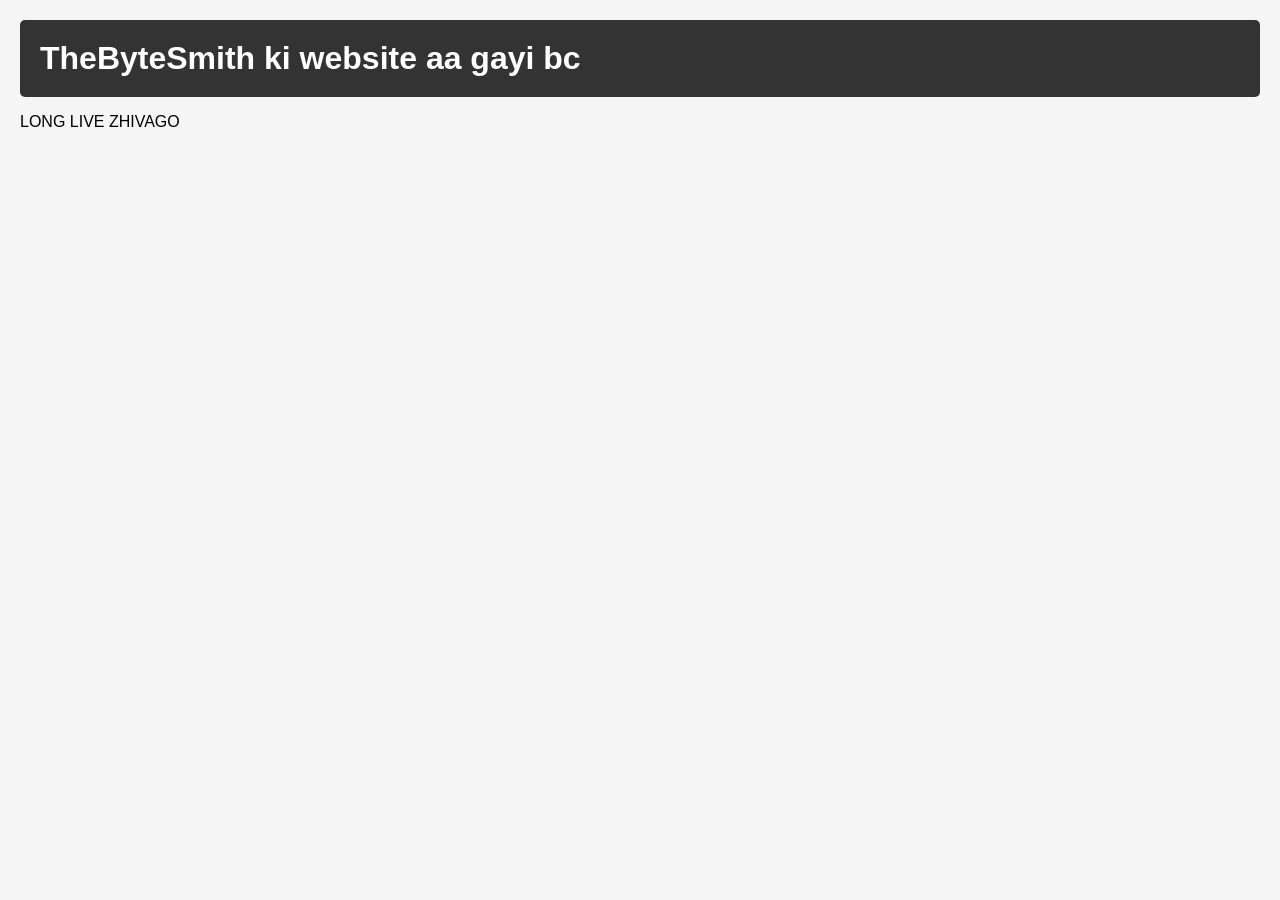
==== index.html @ a8b2ce54 "Add files via upload" ====
<!DOCTYPE html>
<html lang="en">
<head>
    <meta charset="UTF-8">
    <meta name="viewport" content="width=device-width, initial-scale=1.0">
    <title>TheByteSmith Co.</title>
    <style>
        body {
            font-family: Arial, sans-serif;
            margin: 0;
            padding: 20px;
            background-color: #f5f5f5;
        }
        header {
            background-color: #333;
            color: white;
            padding: 20px;
            border-radius: 5px;
        }
        h1 {
            margin: 0;
        }
    </style>
</head>
<body>
    <header>
        <h1>TheByteSmith ki website aa gayi bc</h1>
    </header>
    <main>
        <p>LONG LIVE ZHIVAGO</p>
    </main>
</body>
</html>
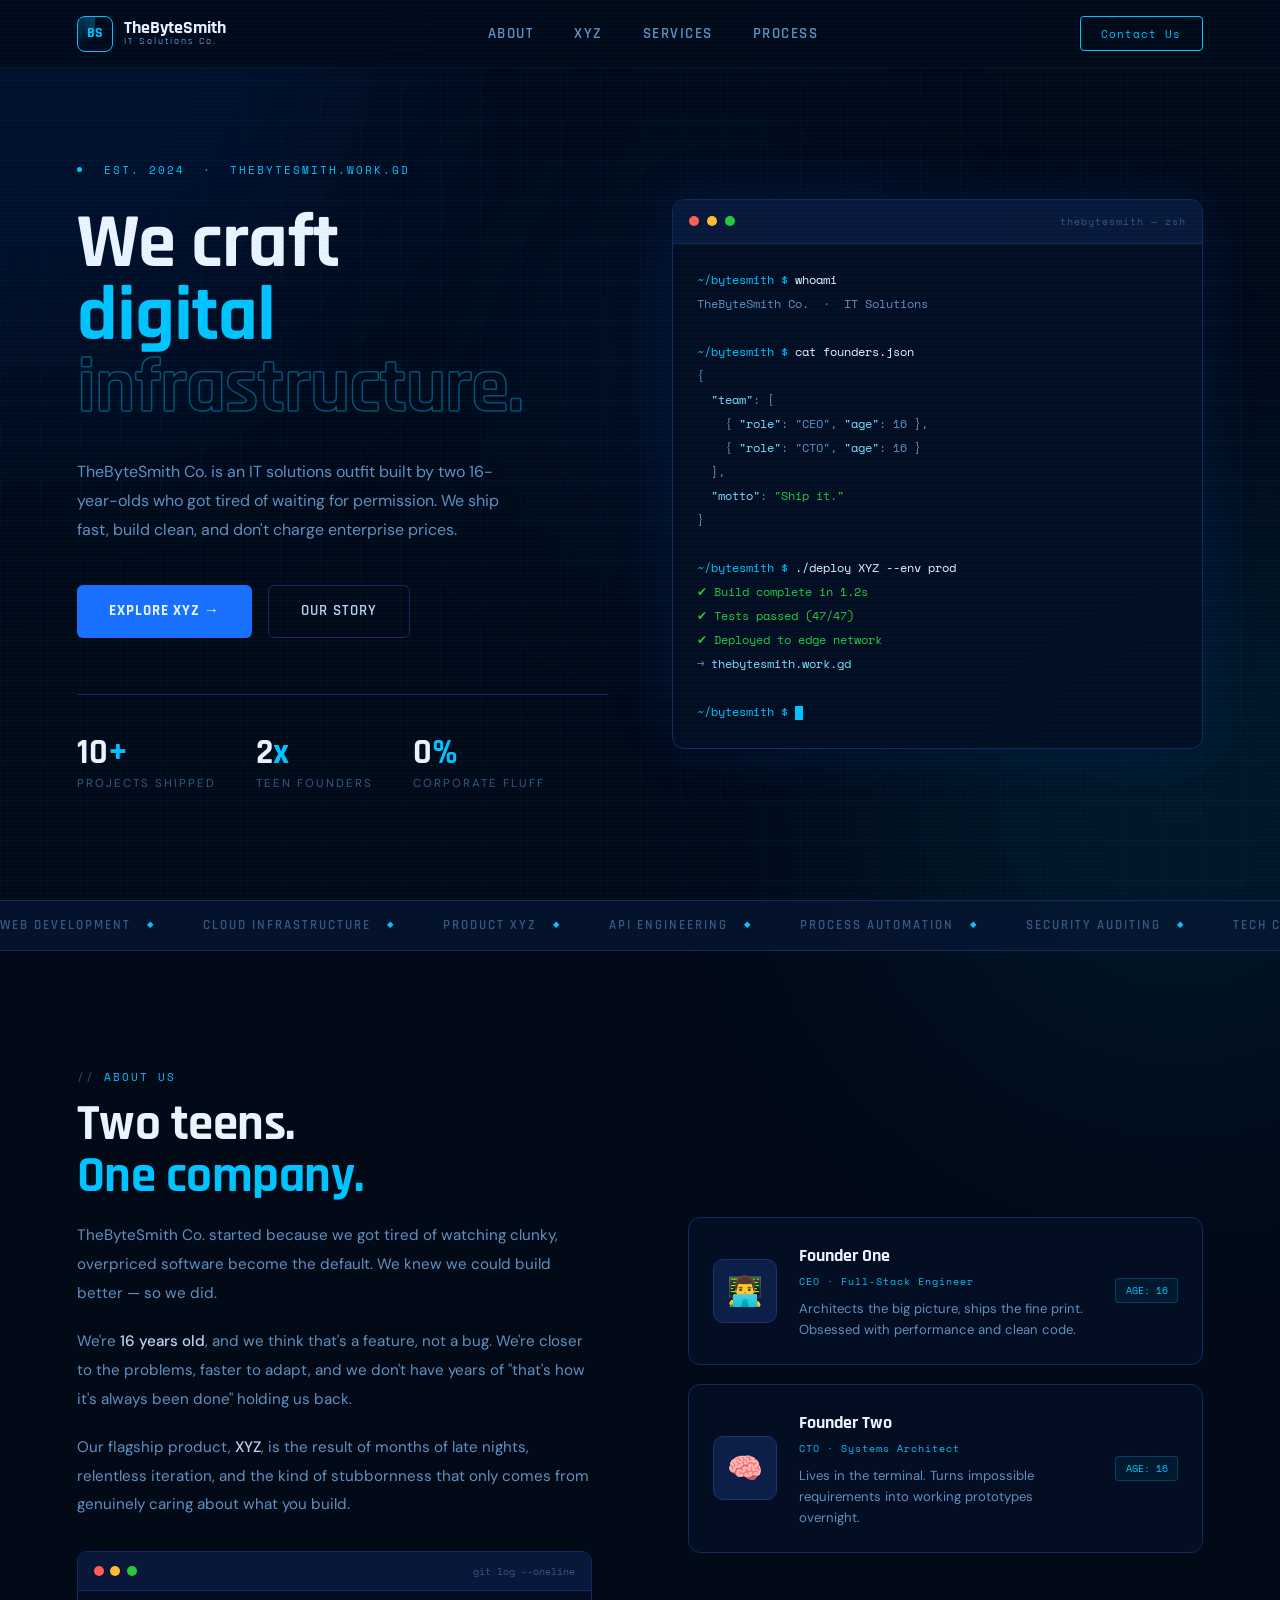
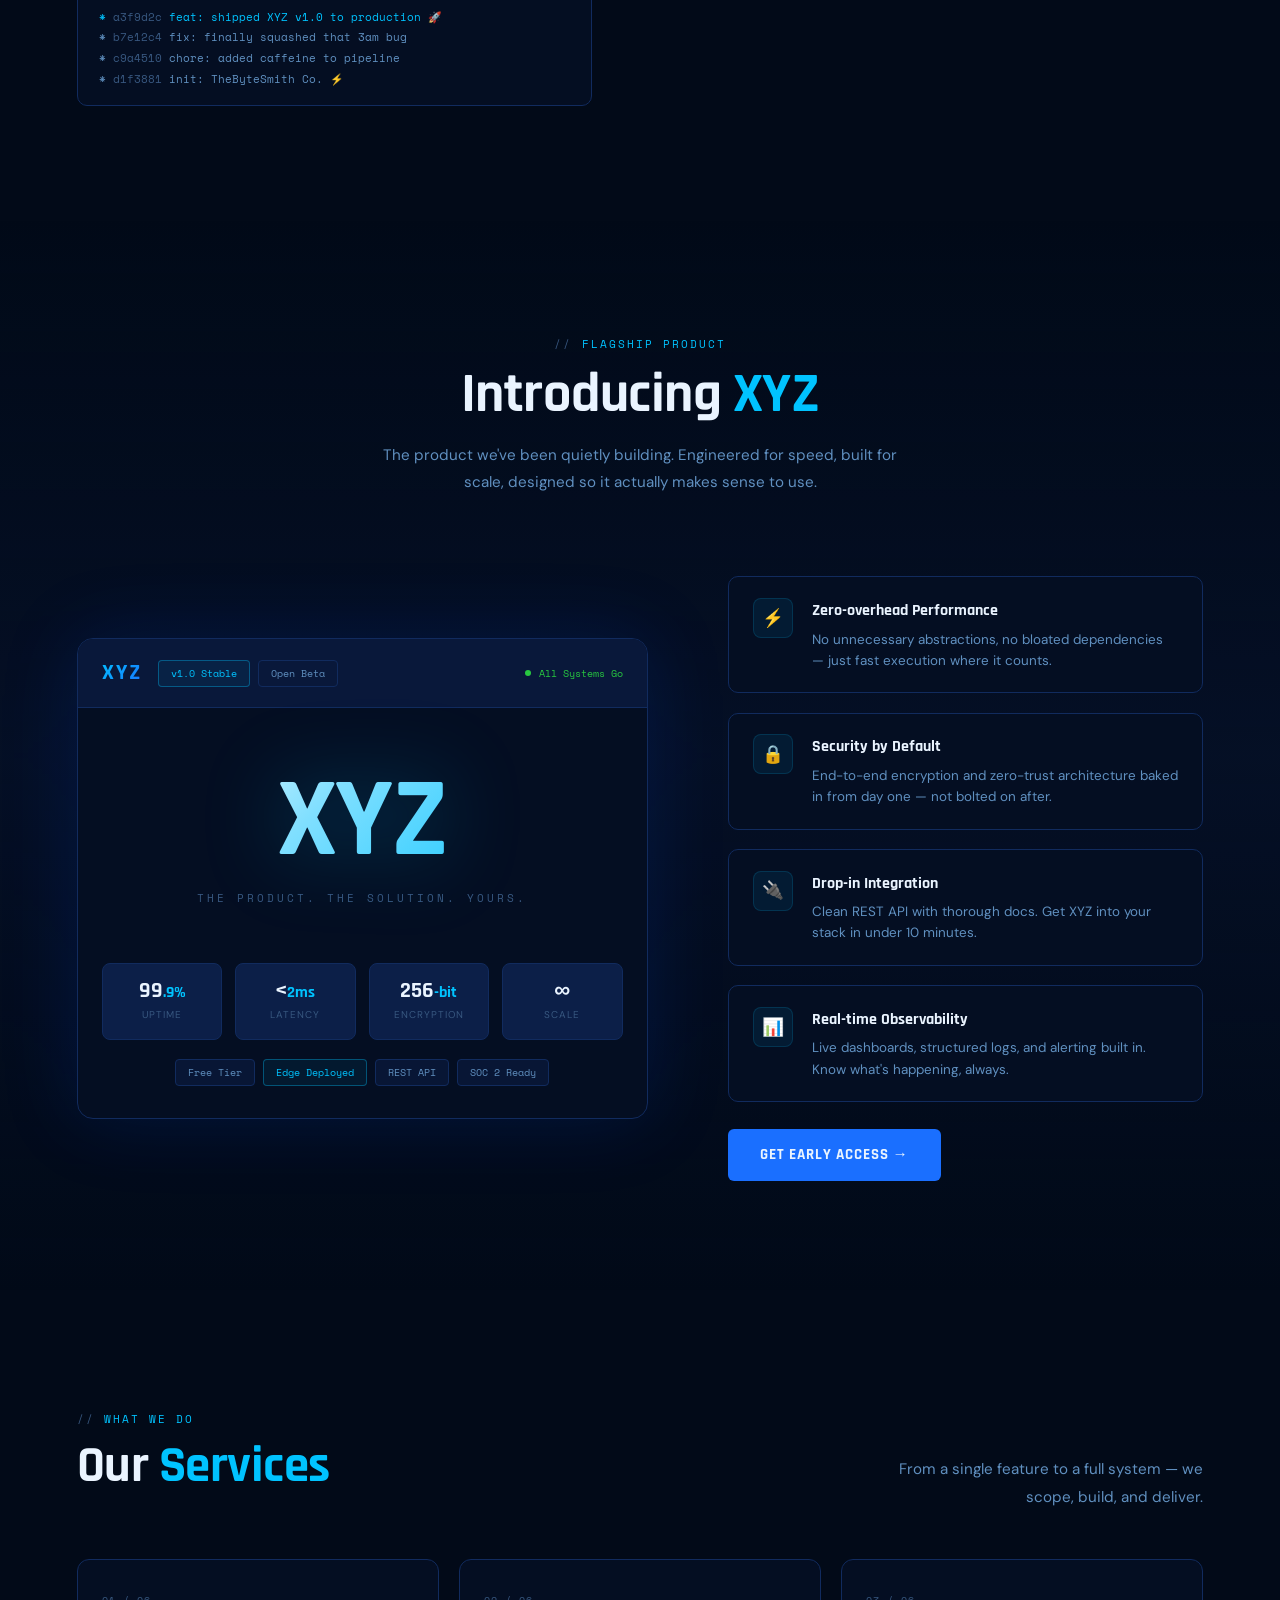
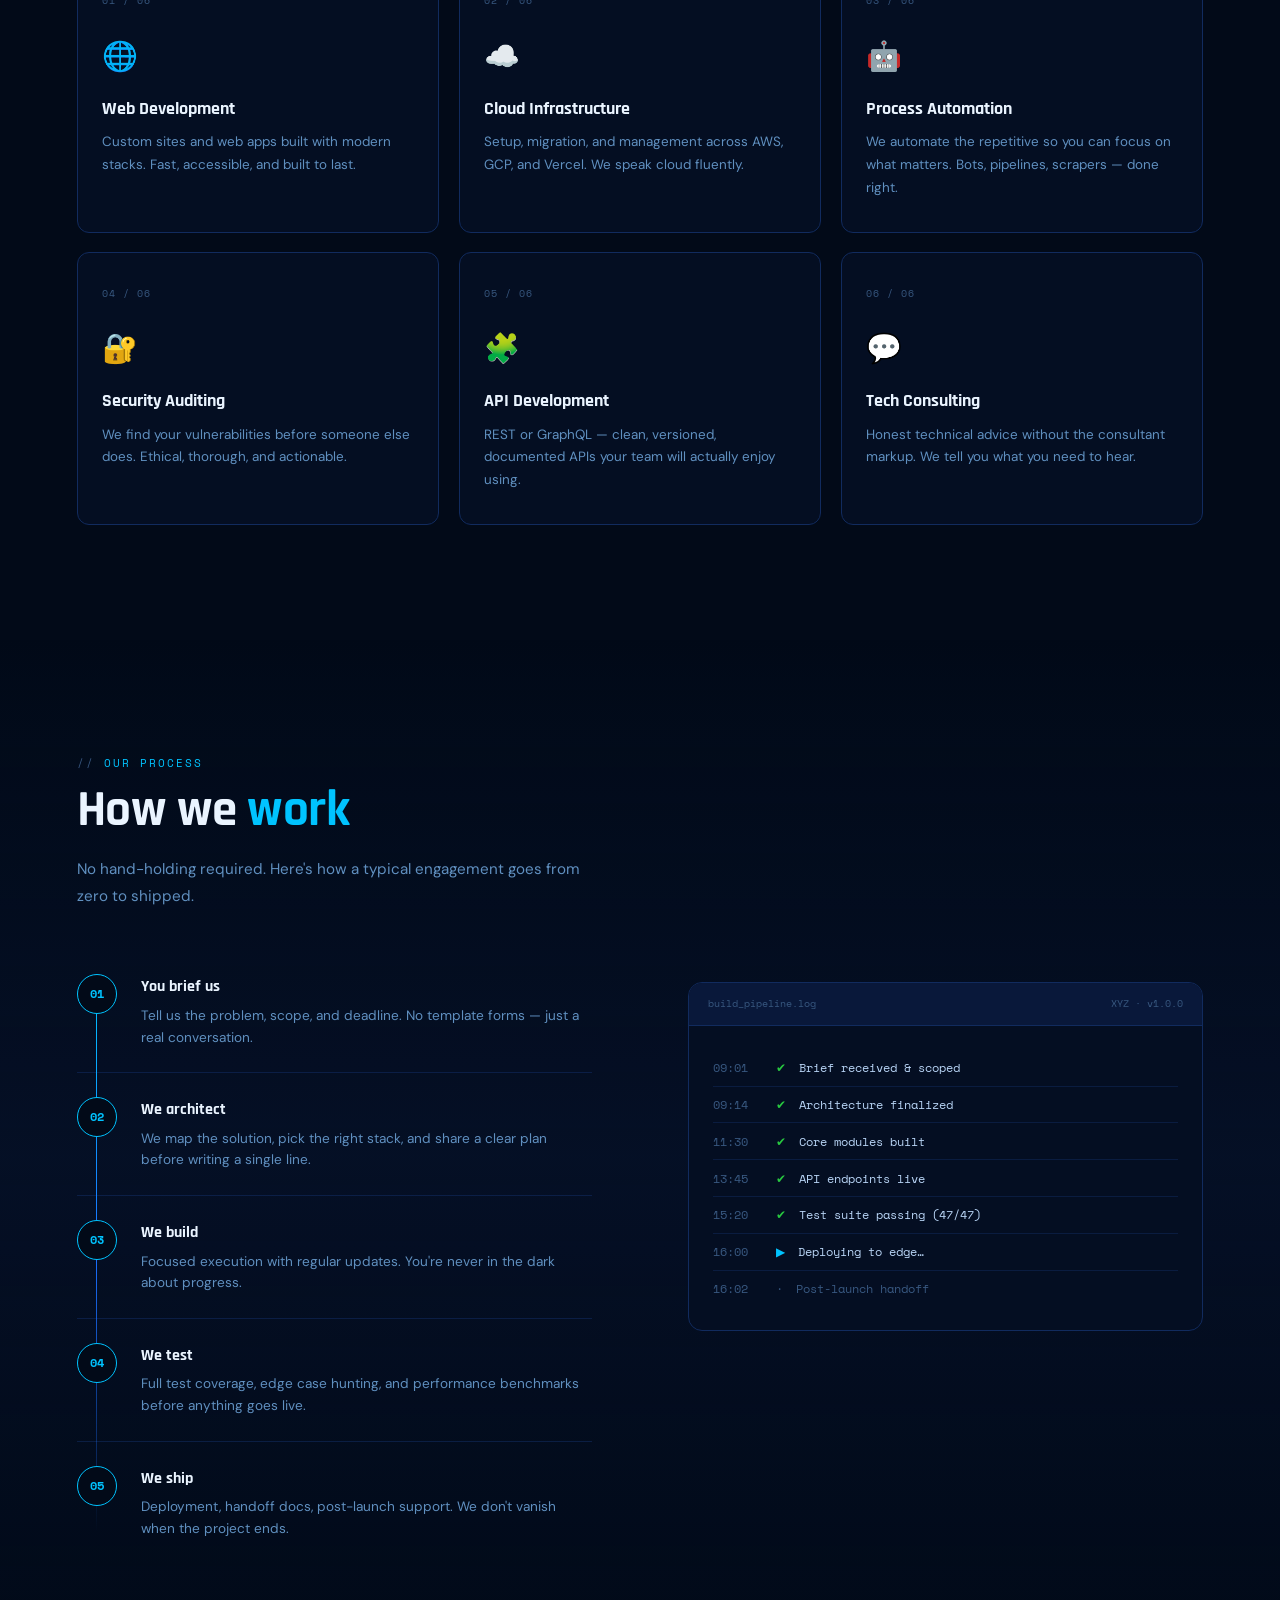
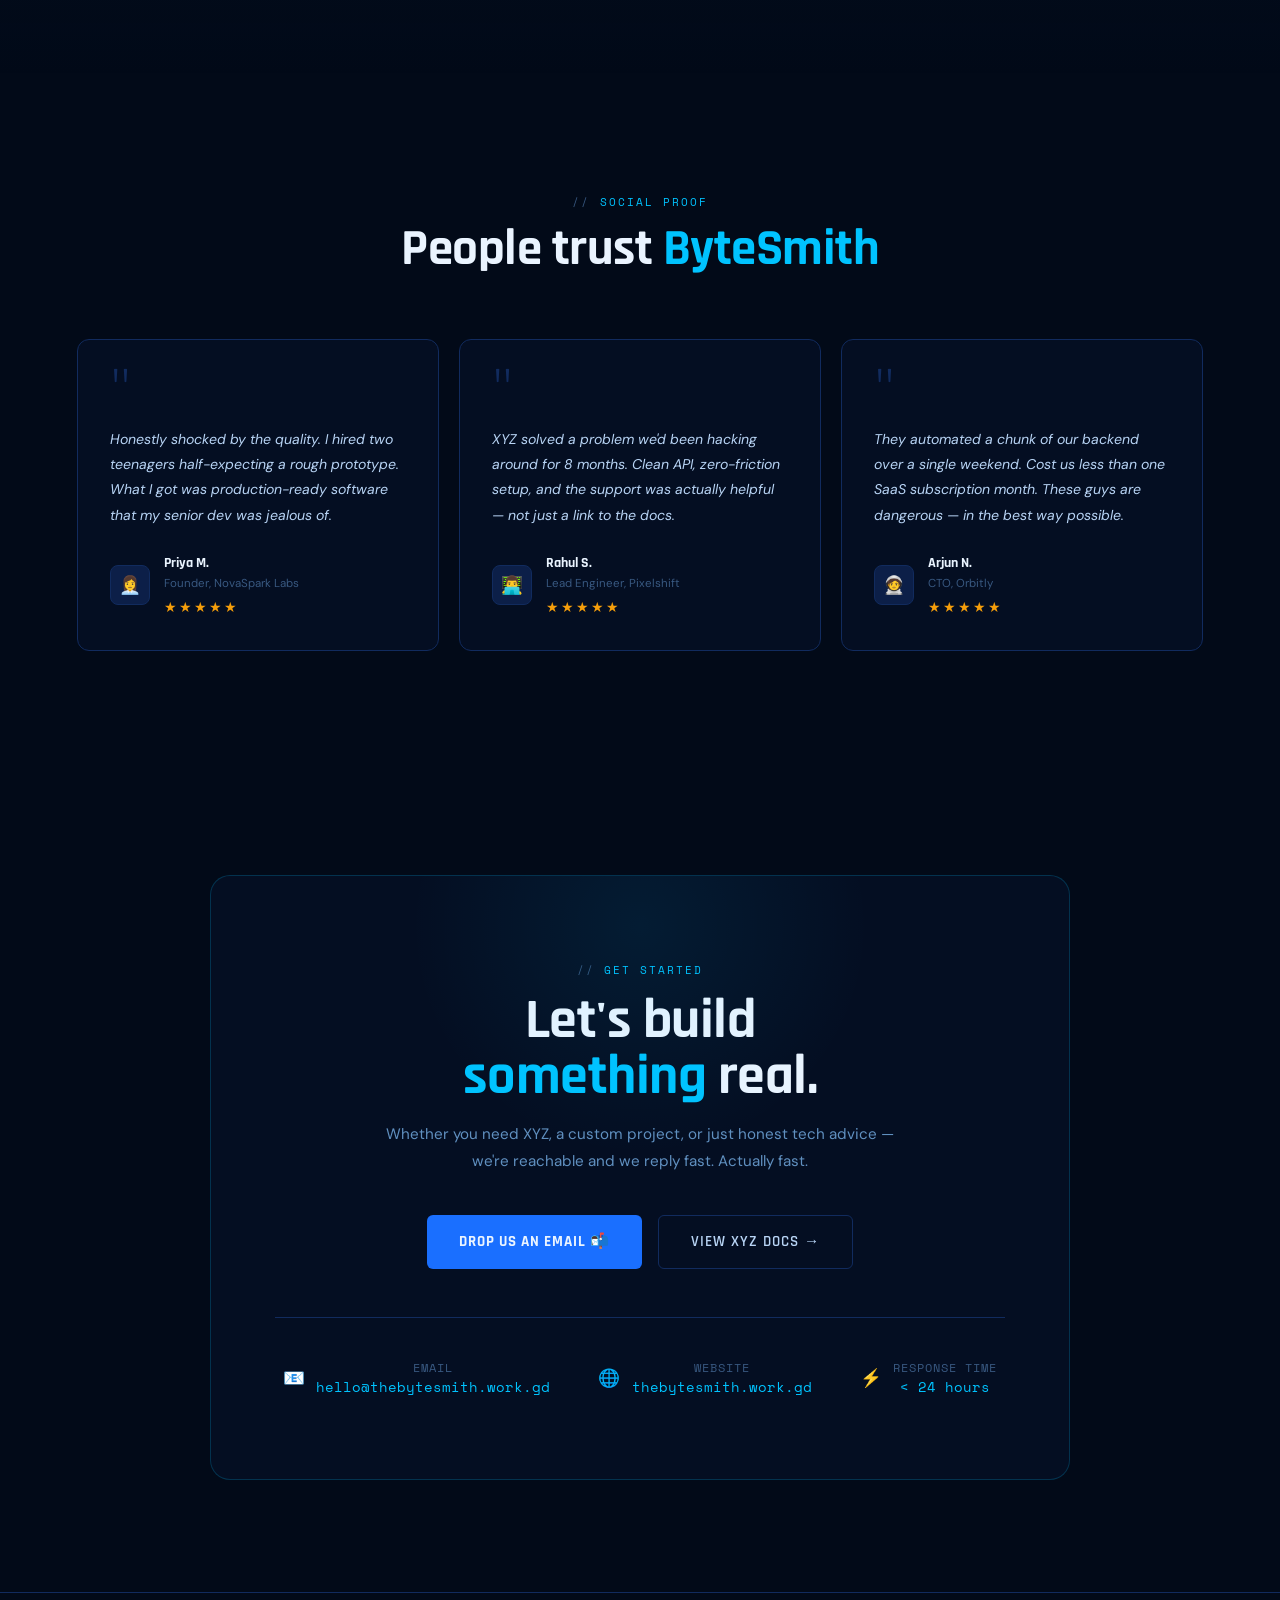
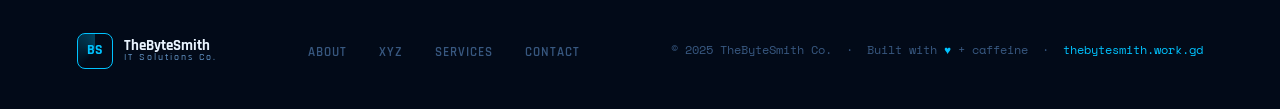
==== commit 569db403: "Rename index_TBS_claude1.html to index.html" ====
--- a/index.html
+++ b/index.html
@@ -1,33 +1,695 @@
 <!DOCTYPE html>
 <html lang="en">
 <head>
-    <meta charset="UTF-8">
-    <meta name="viewport" content="width=device-width, initial-scale=1.0">
-    <title>TheByteSmith Co.</title>
-    <style>
-        body {
-            font-family: Arial, sans-serif;
-            margin: 0;
-            padding: 20px;
-            background-color: #f5f5f5;
-        }
-        header {
-            background-color: #333;
-            color: white;
-            padding: 20px;
-            border-radius: 5px;
-        }
-        h1 {
-            margin: 0;
-        }
-    </style>
+  <meta charset="UTF-8"/>
+  <meta name="viewport" content="width=device-width, initial-scale=1.0"/>
+  <title>TheByteSmith Co. — IT Solutions</title>
+  <meta name="description" content="TheByteSmith Co. — Next-gen IT solutions built by two 16-year-old founders. Featuring XYZ, our flagship product."/>
+  <link rel="preconnect" href="https://fonts.googleapis.com"/>
+  <link rel="preconnect" href="https://fonts.gstatic.com" crossorigin/>
+  <link href="https://fonts.googleapis.com/css2?family=Rajdhani:wght@400;500;600;700&family=Space+Mono:wght@400;700&family=DM+Sans:ital,wght@0,300;0,400;0,500;1,300&display=swap" rel="stylesheet"/>
+  <style>
+    :root {
+      --ink:      #020a18;
+      --deep:     #040e22;
+      --void:     #060f28;
+      --surface:  #09183a;
+      --panel:    #0c1f48;
+      --rim:      #112b5e;
+      --edge:     #163470;
+      --blue:     #1a6fff;
+      --bright:   #3d8dff;
+      --electric: #00c3ff;
+      --ice:      #80dfff;
+      --text:     #b8d4f5;
+      --muted:    #6090c0;
+      --dim:      #385880;
+      --white:    #eaf4ff;
+      --scan:     rgba(0,195,255,.025);
+    }
+    *, *::before, *::after { box-sizing: border-box; margin: 0; padding: 0; }
+    html { scroll-behavior: smooth; }
+    body {
+      background: var(--ink); color: var(--text);
+      font-family: 'DM Sans', sans-serif; font-weight: 400; line-height: 1.6;
+      overflow-x: hidden; -webkit-font-smoothing: antialiased;
+    }
+    a { color: inherit; text-decoration: none; }
+
+    /* Scanlines */
+    body::before {
+      content: ''; position: fixed; inset: 0; z-index: 9998; pointer-events: none;
+      background: repeating-linear-gradient(0deg, transparent, transparent 2px, var(--scan) 2px, var(--scan) 4px);
+    }
+
+    /* BG */
+    .bg-grid {
+      position: fixed; inset: 0; z-index: 0; pointer-events: none;
+      background-image:
+        linear-gradient(rgba(0,195,255,.03) 1px, transparent 1px),
+        linear-gradient(90deg, rgba(0,195,255,.03) 1px, transparent 1px);
+      background-size: 40px 40px;
+    }
+    .bg-glow { position: fixed; pointer-events: none; border-radius: 50%; filter: blur(130px); z-index: 0; }
+    .glow-a { width:700px; height:700px; background:rgba(0,80,255,.09);  top:-300px; left:-300px; }
+    .glow-b { width:600px; height:600px; background:rgba(0,195,255,.07); bottom:-200px; right:-200px; }
+    .glow-c { width:400px; height:400px; background:rgba(26,111,255,.06); top:40%; left:55%; transform:translate(-50%,-50%); transition:transform .1s linear; }
+
+    /* NAV */
+    nav {
+      position: fixed; top: 0; left: 0; right: 0; z-index: 200;
+      height: 68px; display: flex; align-items: center; justify-content: space-between;
+      padding: 0 6%;
+      border-bottom: 1px solid rgba(0,195,255,.08);
+      background: rgba(2,10,24,.92); backdrop-filter: blur(20px) saturate(180%);
+    }
+    .logo { display: flex; align-items: center; gap: .7rem; font-family: 'Rajdhani', sans-serif; font-weight: 700; color: var(--white); }
+    .logo-mark {
+      width: 36px; height: 36px; border-radius: 8px;
+      border: 1.5px solid var(--electric);
+      display: flex; align-items: center; justify-content: center;
+      position: relative; overflow: hidden;
+    }
+    .logo-mark::before {
+      content: ''; position: absolute; inset: -50%;
+      background: conic-gradient(from 0deg, transparent 60%, rgba(0,195,255,.3) 100%);
+      animation: spin 4s linear infinite;
+    }
+    .logo-mark span { position: relative; z-index: 1; font-size: .85rem; font-weight: 700; color: var(--electric); }
+    @keyframes spin { to { transform: rotate(360deg); } }
+    .logo-text { display: flex; flex-direction: column; line-height: 1; }
+    .logo-name { font-size: 1.1rem; color: var(--white); }
+    .logo-sub  { font-size: .62rem; color: var(--muted); letter-spacing: 2px; font-weight: 500; }
+
+    .nav-links { display: flex; gap: 2.5rem; list-style: none; font-family: 'Rajdhani', sans-serif; font-weight: 600; font-size: .92rem; letter-spacing: 1.5px; text-transform: uppercase; }
+    .nav-links a { color: var(--muted); transition: color .2s; }
+    .nav-links a:hover { color: var(--electric); }
+
+    .nav-btn { font-family: 'Space Mono', monospace; font-size: .7rem; letter-spacing: 1px; color: var(--electric); border: 1px solid var(--electric); padding: .5rem 1.3rem; border-radius: 4px; background: transparent; cursor: pointer; transition: background .2s, color .2s; }
+    .nav-btn:hover { background: var(--electric); color: var(--ink); }
+
+    .hamburger { display: none; flex-direction: column; gap: 5px; background: none; border: none; cursor: pointer; padding: .4rem; }
+    .hamburger span { display: block; width: 22px; height: 2px; background: var(--text); border-radius: 2px; }
+
+    /* HERO */
+    #hero {
+      min-height: 100vh; padding: 9rem 6% 6rem;
+      display: grid; grid-template-columns: 1fr 1fr; gap: 4rem; align-items: center;
+      position: relative; z-index: 1;
+    }
+    .hero-eyebrow {
+      display: inline-flex; align-items: center; gap: .7rem;
+      font-family: 'Space Mono', monospace; font-size: .7rem; color: var(--electric);
+      letter-spacing: 2px; text-transform: uppercase; margin-bottom: 1.8rem;
+      animation: fadeUp .6s ease both;
+    }
+    .eyebrow-line { flex: 1; height: 1px; background: linear-gradient(90deg, var(--electric), transparent); max-width: 40px; }
+    .eyebrow-dot  { width: 5px; height: 5px; border-radius: 50%; background: var(--electric); animation: blink 2s ease infinite; }
+    @keyframes blink  { 0%,100%{opacity:1} 50%{opacity:.2} }
+    @keyframes fadeUp { from{opacity:0;transform:translateY(28px)} to{opacity:1;transform:none} }
+    @keyframes fadeLeft { from{opacity:0;transform:translateX(28px)} to{opacity:1;transform:none} }
+
+    .hero-title {
+      font-family: 'Rajdhani', sans-serif; font-weight: 700;
+      font-size: clamp(2.8rem, 6vw, 5.5rem); line-height: .95; letter-spacing: -1px;
+      color: var(--white); margin-bottom: 2rem; animation: fadeUp .7s .1s ease both;
+    }
+    .hero-title .accent { color: var(--electric); }
+    .hero-title .ghost { -webkit-text-stroke: 1.5px rgba(0,195,255,.4); color: transparent; display: block; }
+    .hero-desc { font-size: 1rem; color: var(--muted); line-height: 1.8; max-width: 440px; margin-bottom: 2.5rem; animation: fadeUp .7s .2s ease both; }
+    .hero-ctas { display: flex; gap: 1rem; flex-wrap: wrap; animation: fadeUp .7s .3s ease both; }
+
+    .cta-primary {
+      display: inline-flex; align-items: center; gap: .6rem;
+      font-family: 'Rajdhani', sans-serif; font-weight: 700; font-size: .95rem; letter-spacing: 1px; text-transform: uppercase;
+      background: var(--blue); color: var(--white); padding: .85rem 2rem; border-radius: 6px; border: none; cursor: pointer;
+      transition: background .2s, box-shadow .2s; box-shadow: 0 0 0 rgba(0,195,255,0);
+    }
+    .cta-primary:hover { background: var(--bright); box-shadow: 0 0 30px rgba(0,195,255,.35); }
+    .cta-secondary {
+      display: inline-flex; align-items: center; gap: .6rem;
+      font-family: 'Rajdhani', sans-serif; font-weight: 600; font-size: .95rem; letter-spacing: 1px; text-transform: uppercase;
+      background: transparent; color: var(--text); padding: .85rem 2rem; border-radius: 6px;
+      border: 1px solid var(--rim); cursor: pointer; transition: border-color .2s, color .2s;
+    }
+    .cta-secondary:hover { border-color: var(--electric); color: var(--electric); }
+
+    .hero-metrics {
+      display: flex; gap: 2.5rem; margin-top: 3.5rem; flex-wrap: wrap;
+      animation: fadeUp .7s .4s ease both; padding-top: 2.5rem; border-top: 1px solid var(--rim);
+    }
+    .metric { display: flex; flex-direction: column; }
+    .metric-val { font-family: 'Rajdhani', sans-serif; font-weight: 700; font-size: 2.2rem; color: var(--white); line-height: 1; }
+    .metric-val em { color: var(--electric); font-style: normal; }
+    .metric-lbl { font-size: .72rem; color: var(--dim); text-transform: uppercase; letter-spacing: 2px; margin-top: .3rem; }
+
+    /* Terminal */
+    .hero-right { animation: fadeLeft .8s .3s ease both; }
+    .terminal { background: rgba(4,14,34,.95); border: 1px solid var(--rim); border-radius: 12px; overflow: hidden; box-shadow: 0 0 60px rgba(0,80,255,.12), inset 0 1px 0 rgba(255,255,255,.05); }
+    .terminal-bar { background: var(--surface); padding: .8rem 1rem; display: flex; align-items: center; gap: .5rem; border-bottom: 1px solid var(--rim); }
+    .tb-dot { width: 10px; height: 10px; border-radius: 50%; }
+    .tb-d1 { background:#ff5f57; } .tb-d2 { background:#febc2e; } .tb-d3 { background:#28c840; }
+    .tb-title { font-family:'Space Mono',monospace; font-size:.65rem; color:var(--dim); margin-left:auto; letter-spacing:1px; }
+    .terminal-body { padding: 1.5rem; font-family: 'Space Mono', monospace; font-size: .75rem; line-height: 2; }
+    .t-prompt { color: var(--electric); }
+    .t-cmd    { color: var(--white); }
+    .t-out    { color: var(--muted); }
+    .t-ok     { color: #28c840; }
+    .t-hi     { color: var(--ice); }
+    .t-cursor { display: inline-block; width: 8px; height: 14px; background: var(--electric); animation: blink 1s step-end infinite; vertical-align: middle; }
+
+    /* TICKER */
+    .ticker-wrap { overflow: hidden; border-top: 1px solid var(--rim); border-bottom: 1px solid var(--rim); background: rgba(9,24,58,.6); padding: .9rem 0; position: relative; z-index: 1; }
+    .ticker-track { display: flex; gap: 3rem; white-space: nowrap; animation: ticker 25s linear infinite; }
+    .ticker-item { font-family: 'Rajdhani', sans-serif; font-weight: 600; font-size: .8rem; letter-spacing: 2px; text-transform: uppercase; color: var(--dim); display: flex; align-items: center; gap: 1rem; flex-shrink: 0; }
+    .ticker-item .sep { color: var(--electric); font-size: .5rem; }
+    @keyframes ticker { from{transform:translateX(0)} to{transform:translateX(-50%)} }
+
+    /* SHARED */
+    .section { position: relative; z-index: 1; padding: 7rem 6%; }
+    .section-alt { background: linear-gradient(180deg, transparent, rgba(9,24,58,.4), transparent); }
+    .tag { display: inline-flex; align-items: center; gap: .6rem; font-family: 'Space Mono', monospace; font-size: .68rem; color: var(--electric); text-transform: uppercase; letter-spacing: 2px; margin-bottom: .8rem; }
+    .tag::before { content: '//'; color: var(--dim); }
+    .heading { font-family: 'Rajdhani', sans-serif; font-weight: 700; font-size: clamp(2rem, 4vw, 3.2rem); color: var(--white); line-height: 1; letter-spacing: -.5px; margin-bottom: 1.2rem; }
+    .heading em { font-style: normal; color: var(--electric); }
+    .subtext { font-size: .95rem; color: var(--muted); line-height: 1.8; max-width: 520px; }
+
+    /* ABOUT */
+    #about .inner { display: grid; grid-template-columns: 1fr 1fr; gap: 6rem; align-items: center; }
+    .about-copy p { font-size: .95rem; color: var(--muted); line-height: 1.9; margin-bottom: 1.2rem; }
+    .about-copy strong { color: var(--text); font-weight: 500; }
+
+    .founders { display: flex; flex-direction: column; gap: 1.2rem; }
+    .f-card {
+      display: flex; gap: 1.4rem; align-items: center; padding: 1.5rem; border-radius: 12px;
+      background: var(--deep); border: 1px solid var(--rim);
+      transition: border-color .25s, transform .25s; position: relative; overflow: hidden;
+    }
+    .f-card::before { content: ''; position: absolute; top: 0; left: 0; right: 0; height: 2px; background: linear-gradient(90deg, var(--blue), var(--electric), transparent); opacity: 0; transition: opacity .3s; }
+    .f-card:hover { border-color: rgba(0,195,255,.3); transform: translateX(6px); }
+    .f-card:hover::before { opacity: 1; }
+    .f-avatar { width: 64px; height: 64px; border-radius: 10px; flex-shrink: 0; background: var(--panel); border: 1px solid var(--edge); display: flex; align-items: center; justify-content: center; font-size: 1.8rem; }
+    .f-name  { font-family: 'Rajdhani', sans-serif; font-weight: 700; font-size: 1.1rem; color: var(--white); }
+    .f-title { font-family: 'Space Mono', monospace; font-size: .65rem; color: var(--electric); letter-spacing: 1px; margin: .2rem 0 .5rem; }
+    .f-desc  { font-size: .82rem; color: var(--muted); line-height: 1.6; }
+    .f-badge { font-family: 'Space Mono', monospace; font-size: .6rem; color: var(--electric); border: 1px solid rgba(0,195,255,.25); background: rgba(0,195,255,.06); padding: .25rem .6rem; border-radius: 4px; white-space: nowrap; flex-shrink: 0; }
+
+    .git-log { background: var(--deep); border: 1px solid var(--rim); border-radius: 10px; overflow: hidden; font-family: 'Space Mono', monospace; font-size: .68rem; line-height: 1.9; margin-top: 2rem; }
+    .git-bar { background: var(--surface); padding: .6rem 1rem; border-bottom: 1px solid var(--rim); display: flex; align-items: center; gap: .4rem; }
+    .git-bar-label { margin-left: auto; font-size: .6rem; color: var(--dim); }
+    .git-body { padding: 1rem 1.3rem; }
+    .git-line-active { color: var(--electric); }
+    .git-line-muted  { color: var(--muted); }
+    .git-hash { color: var(--dim); }
+
+    /* PRODUCT */
+    #product .prod-header { text-align: center; margin-bottom: 5rem; }
+    .prod-grid { display: grid; grid-template-columns: 1.2fr 1fr; gap: 5rem; align-items: center; }
+
+    .xyz-frame { background: var(--deep); border: 1px solid var(--rim); border-radius: 16px; overflow: hidden; box-shadow: 0 0 80px rgba(0,80,255,.15); }
+    .xyz-header { background: var(--surface); padding: 1rem 1.5rem; border-bottom: 1px solid var(--rim); display: flex; align-items: center; gap: 1rem; flex-wrap: wrap; }
+    .xyz-logo-text { font-family: 'Rajdhani', sans-serif; font-weight: 700; font-size: 1.4rem; letter-spacing: 2px; background: linear-gradient(135deg, var(--electric), var(--blue)); -webkit-background-clip: text; background-clip: text; color: transparent; }
+    .xyz-status { margin-left: auto; display: flex; align-items: center; gap: .5rem; font-family: 'Space Mono', monospace; font-size: .65rem; color: #28c840; }
+    .xyz-status-dot { width: 6px; height: 6px; border-radius: 50%; background: #28c840; animation: blink 2s ease infinite; }
+    .xyz-body { padding: 2rem 1.5rem; }
+    .xyz-hero-display { text-align: center; padding: 2rem 1rem; }
+    .xyz-big { font-family: 'Rajdhani', sans-serif; font-weight: 700; font-size: clamp(4rem, 10vw, 7rem); letter-spacing: -2px; line-height: .9; background: linear-gradient(135deg, #fff 0%, var(--ice) 40%, var(--electric) 100%); -webkit-background-clip: text; background-clip: text; color: transparent; filter: drop-shadow(0 0 40px rgba(0,195,255,.3)); margin-bottom: 1rem; }
+    .xyz-tagline { font-family: 'Space Mono', monospace; font-size: .7rem; color: var(--dim); letter-spacing: 3px; text-transform: uppercase; }
+    .xyz-stats-row { display: grid; grid-template-columns: repeat(4,1fr); gap: .8rem; margin-top: 1.5rem; }
+    .xyz-stat { background: var(--panel); border: 1px solid var(--rim); border-radius: 8px; padding: 1rem .8rem; text-align: center; transition: border-color .25s; }
+    .xyz-stat:hover { border-color: rgba(0,195,255,.35); }
+    .xyz-stat-val { font-family: 'Rajdhani', sans-serif; font-weight: 700; font-size: 1.4rem; color: var(--white); line-height: 1; }
+    .xyz-stat-val em { color: var(--electric); font-style: normal; font-size: 1rem; }
+    .xyz-stat-lbl { font-size: .62rem; color: var(--dim); margin-top: .3rem; letter-spacing: 1px; text-transform: uppercase; }
+    .xyz-badges { display: flex; gap: .5rem; flex-wrap: wrap; margin-top: 1.2rem; justify-content: center; }
+    .badge { font-family: 'Space Mono', monospace; font-size: .65rem; border: 1px solid var(--rim); padding: .25rem .75rem; border-radius: 4px; color: var(--muted); background: rgba(9,24,58,.8); }
+    .badge.hot { border-color: rgba(0,195,255,.35); color: var(--electric); background: rgba(0,195,255,.06); }
+
+    .feat-list { display: flex; flex-direction: column; gap: 1.2rem; }
+    .feat { display: flex; gap: 1.2rem; background: var(--deep); border: 1px solid var(--rim); border-radius: 10px; padding: 1.3rem 1.5rem; transition: border-color .25s, box-shadow .25s; align-items: flex-start; }
+    .feat:hover { border-color: rgba(0,195,255,.3); box-shadow: 0 0 20px rgba(0,80,255,.08); }
+    .feat-icon { width: 40px; height: 40px; border-radius: 8px; flex-shrink: 0; background: rgba(0,195,255,.08); border: 1px solid rgba(0,195,255,.15); display: flex; align-items: center; justify-content: center; font-size: 1.1rem; }
+    .feat-title { font-family: 'Rajdhani', sans-serif; font-weight: 700; font-size: 1rem; color: var(--white); margin-bottom: .3rem; }
+    .feat-desc { font-size: .84rem; color: var(--muted); line-height: 1.6; }
+
+    /* SERVICES */
+    #services .svc-header { display: flex; justify-content: space-between; align-items: flex-end; flex-wrap: wrap; gap: 2rem; margin-bottom: 3rem; }
+    .svc-grid { display: grid; grid-template-columns: repeat(3,1fr); gap: 1.2rem; }
+    .svc-card { background: var(--deep); border: 1px solid var(--rim); border-radius: 12px; padding: 2rem 1.5rem; transition: border-color .25s, transform .25s; position: relative; overflow: hidden; }
+    .svc-card::after { content: ''; position: absolute; bottom: 0; left: 0; right: 0; height: 2px; background: linear-gradient(90deg, var(--blue), var(--electric)); transform: scaleX(0); transform-origin: left; transition: transform .35s; }
+    .svc-card:hover { border-color: rgba(0,195,255,.3); transform: translateY(-5px); }
+    .svc-card:hover::after { transform: scaleX(1); }
+    .svc-num   { font-family: 'Space Mono', monospace; font-size: .65rem; color: var(--dim); margin-bottom: 1.5rem; letter-spacing: 1px; }
+    .svc-icon  { font-size: 1.8rem; margin-bottom: 1rem; }
+    .svc-title { font-family: 'Rajdhani', sans-serif; font-weight: 700; font-size: 1.1rem; color: var(--white); margin-bottom: .5rem; }
+    .svc-desc  { font-size: .84rem; color: var(--muted); line-height: 1.7; }
+
+    /* HOW */
+    #how .how-inner { display: grid; grid-template-columns: 1fr 1fr; gap: 6rem; align-items: center; }
+    .steps { display: flex; flex-direction: column; position: relative; }
+    .steps::before { content: ''; position: absolute; left: 1.2rem; top: 2rem; bottom: 2rem; width: 1px; background: linear-gradient(180deg, var(--electric), var(--blue), transparent); }
+    .step { display: flex; gap: 1.5rem; padding: 1.5rem 0; border-bottom: 1px solid rgba(17,43,94,.6); transition: .25s; }
+    .step:last-child { border-bottom: none; }
+    .step:hover .step-num { background: var(--electric); color: var(--ink); }
+    .step-num { width: 40px; height: 40px; border-radius: 50%; flex-shrink: 0; border: 1.5px solid var(--electric); color: var(--electric); display: flex; align-items: center; justify-content: center; font-family: 'Space Mono', monospace; font-size: .72rem; font-weight: 700; background: var(--ink); transition: background .25s, color .25s; position: relative; z-index: 1; }
+    .step-title { font-family: 'Rajdhani', sans-serif; font-weight: 700; font-size: 1rem; color: var(--white); margin-bottom: .3rem; }
+    .step-desc  { font-size: .85rem; color: var(--muted); line-height: 1.6; }
+
+    .how-vis { background: var(--deep); border: 1px solid var(--rim); border-radius: 14px; overflow: hidden; }
+    .hv-header { background: var(--surface); padding: .8rem 1.2rem; border-bottom: 1px solid var(--rim); font-family: 'Space Mono', monospace; font-size: .65rem; color: var(--dim); display: flex; justify-content: space-between; }
+    .hv-body { padding: 1.5rem; font-family: 'Space Mono', monospace; font-size: .72rem; line-height: 2; }
+    .hv-line { display: flex; gap: .8rem; align-items: center; padding: .4rem 0; border-bottom: 1px solid rgba(17,43,94,.5); }
+    .hv-line:last-child { border-bottom: none; }
+    .hv-time { color: var(--dim); flex-shrink: 0; width: 50px; }
+    .hv-status.done { color: #28c840; }
+    .hv-status.act  { color: var(--electric); }
+    .hv-status.wait { color: var(--dim); }
+    .hv-txt { color: var(--text); }
+
+    /* TESTI */
+    #testi .testi-header { text-align: center; margin-bottom: 4rem; }
+    .testi-grid { display: grid; grid-template-columns: repeat(3,1fr); gap: 1.2rem; }
+    .testi-card { background: var(--deep); border: 1px solid var(--rim); border-radius: 12px; padding: 2rem; transition: border-color .25s; }
+    .testi-card:hover { border-color: rgba(0,195,255,.3); }
+    .testi-quote { font-family: 'Rajdhani', sans-serif; font-size: 4rem; color: var(--rim); line-height: .6; margin-bottom: 1rem; user-select: none; }
+    .testi-text  { font-size: .88rem; color: var(--text); line-height: 1.8; margin-bottom: 1.5rem; font-style: italic; }
+    .testi-author { display: flex; align-items: center; gap: .9rem; }
+    .testi-av    { width: 40px; height: 40px; border-radius: 8px; flex-shrink: 0; background: var(--panel); border: 1px solid var(--rim); display: flex; align-items: center; justify-content: center; font-size: 1.1rem; }
+    .testi-name  { font-family: 'Rajdhani', sans-serif; font-weight: 700; font-size: .9rem; color: var(--white); }
+    .testi-role  { font-size: .72rem; color: var(--dim); }
+    .testi-stars { color: #f59e0b; font-size: .85rem; letter-spacing: 2px; margin-top: .2rem; }
+
+    /* CTA */
+    #cta { padding: 7rem 6%; }
+    .cta-box { max-width: 860px; margin: 0 auto; background: var(--deep); border: 1px solid rgba(0,195,255,.2); border-radius: 20px; padding: 5rem 4rem; text-align: center; position: relative; overflow: hidden; }
+    .cta-box::before { content: ''; position: absolute; top: -200px; left: 50%; transform: translateX(-50%); width: 500px; height: 500px; background: radial-gradient(circle, rgba(0,195,255,.08), transparent 65%); pointer-events: none; }
+    .cta-box .heading { font-size: clamp(2rem, 5vw, 3.5rem); margin-bottom: 1rem; }
+    .cta-box .subtext { margin: 0 auto 2.5rem; text-align: center; }
+    .cta-actions { display: flex; gap: 1rem; justify-content: center; flex-wrap: wrap; }
+    .cta-contact { display: flex; gap: 3rem; justify-content: center; flex-wrap: wrap; margin-top: 3rem; padding-top: 2.5rem; border-top: 1px solid var(--rim); }
+    .contact-item { display: flex; align-items: center; gap: .7rem; }
+    .contact-label { font-size: .75rem; color: var(--dim); text-transform: uppercase; letter-spacing: 1px; font-family: 'Space Mono', monospace; }
+    .contact-val   { font-size: .85rem; color: var(--electric); font-family: 'Space Mono', monospace; }
+
+    /* FOOTER */
+    footer { border-top: 1px solid var(--rim); padding: 2.5rem 6%; display: flex; align-items: center; justify-content: space-between; flex-wrap: wrap; gap: 1.5rem; position: relative; z-index: 1; }
+    .footer-links { display: flex; gap: 2rem; list-style: none; }
+    .footer-links a { font-size: .8rem; color: var(--dim); font-family: 'Rajdhani', sans-serif; font-weight: 600; letter-spacing: 1px; text-transform: uppercase; transition: color .2s; }
+    .footer-links a:hover { color: var(--electric); }
+    .footer-copy { font-size: .72rem; color: var(--dim); font-family: 'Space Mono', monospace; }
+    .footer-copy span { color: var(--electric); }
+
+    /* REVEAL */
+    .reveal { opacity: 0; transform: translateY(24px); transition: opacity .65s ease, transform .65s ease; }
+    .reveal.in { opacity: 1; transform: none; }
+
+    /* RESPONSIVE */
+    @media(max-width: 1024px) {
+      .svc-grid   { grid-template-columns: repeat(2,1fr); }
+      .testi-grid { grid-template-columns: repeat(2,1fr); }
+      .xyz-stats-row { grid-template-columns: repeat(2,1fr); }
+    }
+    @media(max-width: 900px) {
+      #hero { grid-template-columns: 1fr; }
+      .hero-right { display: none; }
+      #about .inner { grid-template-columns: 1fr; gap: 3rem; }
+      .prod-grid { grid-template-columns: 1fr; }
+      #how .how-inner { grid-template-columns: 1fr; }
+      .how-vis { display: none; }
+    }
+    @media(max-width: 640px) {
+      .nav-links  { display: none; }
+      .hamburger  { display: flex; }
+      .svc-grid   { grid-template-columns: 1fr; }
+      .testi-grid { grid-template-columns: 1fr; }
+      .cta-box    { padding: 3rem 1.8rem; }
+      #hero       { padding: 8rem 5% 5rem; }
+      .section    { padding: 5rem 5%; }
+      .cta-contact { flex-direction: column; gap: 1.5rem; align-items: center; }
+    }
+  </style>
 </head>
 <body>
-    <header>
-        <h1>TheByteSmith ki website aa gayi bc</h1>
-    </header>
-    <main>
-        <p>LONG LIVE ZHIVAGO</p>
-    </main>
+
+  <div class="bg-grid"></div>
+  <div class="bg-glow glow-a"></div>
+  <div class="bg-glow glow-b"></div>
+  <div class="bg-glow glow-c" id="glowC"></div>
+
+  <!-- NAV -->
+  <nav>
+    <a href="#" class="logo">
+      <div class="logo-mark"><span>BS</span></div>
+      <div class="logo-text">
+        <span class="logo-name">TheByteSmith</span>
+        <span class="logo-sub">IT Solutions Co.</span>
+      </div>
+    </a>
+    <ul class="nav-links" id="navLinks">
+      <li><a href="#about">About</a></li>
+      <li><a href="#product">XYZ</a></li>
+      <li><a href="#services">Services</a></li>
+      <li><a href="#how">Process</a></li>
+    </ul>
+    <a href="#cta" class="nav-btn">Contact Us</a>
+    <button class="hamburger" id="ham" aria-label="Menu">
+      <span></span><span></span><span></span>
+    </button>
+  </nav>
+
+  <!-- HERO -->
+  <section id="hero">
+    <div>
+      <div class="hero-eyebrow">
+        <div class="eyebrow-dot"></div>
+        <div class="eyebrow-line"></div>
+        Est. 2024 &nbsp;·&nbsp; thebytesmith.work.gd
+      </div>
+      <h1 class="hero-title">
+        We craft<br>
+        <span class="accent">digital</span><br>
+        <span class="ghost">infrastructure.</span>
+      </h1>
+      <p class="hero-desc">
+        TheByteSmith Co. is an IT solutions outfit built by two 16-year-olds who got tired of waiting for permission. We ship fast, build clean, and don't charge enterprise prices.
+      </p>
+      <div class="hero-ctas">
+        <a href="#product" class="cta-primary">Explore XYZ &rarr;</a>
+        <a href="#about" class="cta-secondary">Our Story</a>
+      </div>
+      <div class="hero-metrics">
+        <div class="metric"><div class="metric-val">10<em>+</em></div><div class="metric-lbl">Projects Shipped</div></div>
+        <div class="metric"><div class="metric-val">2<em>x</em></div><div class="metric-lbl">Teen Founders</div></div>
+        <div class="metric"><div class="metric-val">0<em>%</em></div><div class="metric-lbl">Corporate Fluff</div></div>
+      </div>
+    </div>
+
+    <div class="hero-right">
+      <div class="terminal">
+        <div class="terminal-bar">
+          <div class="tb-dot tb-d1"></div>
+          <div class="tb-dot tb-d2"></div>
+          <div class="tb-dot tb-d3"></div>
+          <div class="tb-title">thebytesmith — zsh</div>
+        </div>
+        <div class="terminal-body">
+          <div><span class="t-prompt">~/bytesmith $</span> <span class="t-cmd">whoami</span></div>
+          <div class="t-out">TheByteSmith Co. &nbsp;·&nbsp; IT Solutions</div>
+          <br>
+          <div><span class="t-prompt">~/bytesmith $</span> <span class="t-cmd">cat founders.json</span></div>
+          <div class="t-out">{</div>
+          <div class="t-out">&nbsp;&nbsp;<span class="t-hi">"team"</span>: [</div>
+          <div class="t-out">&nbsp;&nbsp;&nbsp;&nbsp;{ <span class="t-hi">"role"</span>: "CEO", <span class="t-hi">"age"</span>: 16 },</div>
+          <div class="t-out">&nbsp;&nbsp;&nbsp;&nbsp;{ <span class="t-hi">"role"</span>: "CTO", <span class="t-hi">"age"</span>: 16 }</div>
+          <div class="t-out">&nbsp;&nbsp;],</div>
+          <div class="t-out">&nbsp;&nbsp;<span class="t-hi">"motto"</span>: <span class="t-ok">"Ship it."</span></div>
+          <div class="t-out">}</div>
+          <br>
+          <div><span class="t-prompt">~/bytesmith $</span> <span class="t-cmd">./deploy XYZ --env prod</span></div>
+          <div class="t-ok">✔ Build complete in 1.2s</div>
+          <div class="t-ok">✔ Tests passed (47/47)</div>
+          <div class="t-ok">✔ Deployed to edge network</div>
+          <div class="t-out">→ <span class="t-hi">thebytesmith.work.gd</span></div>
+          <br>
+          <div><span class="t-prompt">~/bytesmith $</span> <span class="t-cursor"></span></div>
+        </div>
+      </div>
+    </div>
+  </section>
+
+  <!-- TICKER -->
+  <div class="ticker-wrap" aria-hidden="true">
+    <div class="ticker-track">
+      <span class="ticker-item">Web Development<span class="sep">◆</span></span>
+      <span class="ticker-item">Cloud Infrastructure<span class="sep">◆</span></span>
+      <span class="ticker-item">Product XYZ<span class="sep">◆</span></span>
+      <span class="ticker-item">API Engineering<span class="sep">◆</span></span>
+      <span class="ticker-item">Process Automation<span class="sep">◆</span></span>
+      <span class="ticker-item">Security Auditing<span class="sep">◆</span></span>
+      <span class="ticker-item">Tech Consulting<span class="sep">◆</span></span>
+      <span class="ticker-item">UI / UX Design<span class="sep">◆</span></span>
+      <span class="ticker-item">Web Development<span class="sep">◆</span></span>
+      <span class="ticker-item">Cloud Infrastructure<span class="sep">◆</span></span>
+      <span class="ticker-item">Product XYZ<span class="sep">◆</span></span>
+      <span class="ticker-item">API Engineering<span class="sep">◆</span></span>
+      <span class="ticker-item">Process Automation<span class="sep">◆</span></span>
+      <span class="ticker-item">Security Auditing<span class="sep">◆</span></span>
+      <span class="ticker-item">Tech Consulting<span class="sep">◆</span></span>
+      <span class="ticker-item">UI / UX Design<span class="sep">◆</span></span>
+    </div>
+  </div>
+
+  <!-- ABOUT -->
+  <section id="about" class="section">
+    <div class="inner">
+      <div class="about-copy reveal">
+        <div class="tag">About Us</div>
+        <h2 class="heading">Two teens.<br><em>One company.</em></h2>
+        <p>TheByteSmith Co. started because we got tired of watching clunky, overpriced software become the default. We knew we could build better — so we did.</p>
+        <p>We're <strong>16 years old</strong>, and we think that's a feature, not a bug. We're closer to the problems, faster to adapt, and we don't have years of "that's how it's always been done" holding us back.</p>
+        <p>Our flagship product, <strong>XYZ</strong>, is the result of months of late nights, relentless iteration, and the kind of stubbornness that only comes from genuinely caring about what you build.</p>
+        <div class="git-log">
+          <div class="git-bar">
+            <div class="tb-dot tb-d1"></div><div class="tb-dot tb-d2"></div><div class="tb-dot tb-d3"></div>
+            <span class="git-bar-label">git log --oneline</span>
+          </div>
+          <div class="git-body">
+            <div class="git-line-active">* <span class="git-hash">a3f9d2c</span> feat: shipped XYZ v1.0 to production 🚀</div>
+            <div class="git-line-muted">* <span class="git-hash">b7e12c4</span> fix: finally squashed that 3am bug</div>
+            <div class="git-line-muted">* <span class="git-hash">c9a4510</span> chore: added caffeine to pipeline</div>
+            <div class="git-line-muted">* <span class="git-hash">d1f3881</span> init: TheByteSmith Co. ⚡</div>
+          </div>
+        </div>
+      </div>
+
+      <div class="founders reveal" style="transition-delay:.15s">
+        <div class="f-card">
+          <div class="f-avatar">👨‍💻</div>
+          <div style="flex:1">
+            <div class="f-name">Founder One</div>
+            <div class="f-title">CEO · Full-Stack Engineer</div>
+            <div class="f-desc">Architects the big picture, ships the fine print. Obsessed with performance and clean code.</div>
+          </div>
+          <div class="f-badge">AGE: 16</div>
+        </div>
+        <div class="f-card">
+          <div class="f-avatar">🧠</div>
+          <div style="flex:1">
+            <div class="f-name">Founder Two</div>
+            <div class="f-title">CTO · Systems Architect</div>
+            <div class="f-desc">Lives in the terminal. Turns impossible requirements into working prototypes overnight.</div>
+          </div>
+          <div class="f-badge">AGE: 16</div>
+        </div>
+      </div>
+    </div>
+  </section>
+
+  <!-- PRODUCT -->
+  <section id="product" class="section section-alt">
+    <div class="prod-header reveal">
+      <div class="tag" style="justify-content:center">Flagship Product</div>
+      <h2 class="heading" style="text-align:center; font-size:clamp(2rem,5vw,3.5rem)">Introducing <em>XYZ</em></h2>
+      <p class="subtext" style="text-align:center; margin:0 auto">The product we've been quietly building. Engineered for speed, built for scale, designed so it actually makes sense to use.</p>
+    </div>
+    <div class="prod-grid">
+      <div class="reveal">
+        <div class="xyz-frame">
+          <div class="xyz-header">
+            <div class="xyz-logo-text">XYZ</div>
+            <div class="xyz-badges" style="margin:0">
+              <span class="badge hot">v1.0 Stable</span>
+              <span class="badge">Open Beta</span>
+            </div>
+            <div class="xyz-status">
+              <div class="xyz-status-dot"></div>All Systems Go
+            </div>
+          </div>
+          <div class="xyz-body">
+            <div class="xyz-hero-display">
+              <div class="xyz-big">XYZ</div>
+              <div class="xyz-tagline">The product. The solution. Yours.</div>
+            </div>
+            <div class="xyz-stats-row">
+              <div class="xyz-stat"><div class="xyz-stat-val">99<em>.9%</em></div><div class="xyz-stat-lbl">Uptime</div></div>
+              <div class="xyz-stat"><div class="xyz-stat-val">&lt;<em>2ms</em></div><div class="xyz-stat-lbl">Latency</div></div>
+              <div class="xyz-stat"><div class="xyz-stat-val">256<em>-bit</em></div><div class="xyz-stat-lbl">Encryption</div></div>
+              <div class="xyz-stat"><div class="xyz-stat-val">∞</div><div class="xyz-stat-lbl">Scale</div></div>
+            </div>
+            <div class="xyz-badges">
+              <span class="badge">Free Tier</span>
+              <span class="badge hot">Edge Deployed</span>
+              <span class="badge">REST API</span>
+              <span class="badge">SOC 2 Ready</span>
+            </div>
+          </div>
+        </div>
+      </div>
+      <div class="feat-list reveal" style="transition-delay:.15s">
+        <div class="feat"><div class="feat-icon">⚡</div><div><div class="feat-title">Zero-overhead Performance</div><div class="feat-desc">No unnecessary abstractions, no bloated dependencies — just fast execution where it counts.</div></div></div>
+        <div class="feat"><div class="feat-icon">🔒</div><div><div class="feat-title">Security by Default</div><div class="feat-desc">End-to-end encryption and zero-trust architecture baked in from day one — not bolted on after.</div></div></div>
+        <div class="feat"><div class="feat-icon">🔌</div><div><div class="feat-title">Drop-in Integration</div><div class="feat-desc">Clean REST API with thorough docs. Get XYZ into your stack in under 10 minutes.</div></div></div>
+        <div class="feat"><div class="feat-icon">📊</div><div><div class="feat-title">Real-time Observability</div><div class="feat-desc">Live dashboards, structured logs, and alerting built in. Know what's happening, always.</div></div></div>
+        <div style="margin-top:.5rem"><a href="#cta" class="cta-primary" style="display:inline-flex">Get Early Access &rarr;</a></div>
+      </div>
+    </div>
+  </section>
+
+  <!-- SERVICES -->
+  <section id="services" class="section">
+    <div class="svc-header">
+      <div>
+        <div class="tag reveal">What We Do</div>
+        <h2 class="heading reveal">Our <em>Services</em></h2>
+      </div>
+      <p class="subtext reveal" style="max-width:320px; text-align:right">From a single feature to a full system — we scope, build, and deliver.</p>
+    </div>
+    <div class="svc-grid">
+      <div class="svc-card reveal"><div class="svc-num">01 / 06</div><div class="svc-icon">🌐</div><div class="svc-title">Web Development</div><div class="svc-desc">Custom sites and web apps built with modern stacks. Fast, accessible, and built to last.</div></div>
+      <div class="svc-card reveal" style="transition-delay:.08s"><div class="svc-num">02 / 06</div><div class="svc-icon">☁️</div><div class="svc-title">Cloud Infrastructure</div><div class="svc-desc">Setup, migration, and management across AWS, GCP, and Vercel. We speak cloud fluently.</div></div>
+      <div class="svc-card reveal" style="transition-delay:.16s"><div class="svc-num">03 / 06</div><div class="svc-icon">🤖</div><div class="svc-title">Process Automation</div><div class="svc-desc">We automate the repetitive so you can focus on what matters. Bots, pipelines, scrapers — done right.</div></div>
+      <div class="svc-card reveal" style="transition-delay:.08s"><div class="svc-num">04 / 06</div><div class="svc-icon">🔐</div><div class="svc-title">Security Auditing</div><div class="svc-desc">We find your vulnerabilities before someone else does. Ethical, thorough, and actionable.</div></div>
+      <div class="svc-card reveal" style="transition-delay:.16s"><div class="svc-num">05 / 06</div><div class="svc-icon">🧩</div><div class="svc-title">API Development</div><div class="svc-desc">REST or GraphQL — clean, versioned, documented APIs your team will actually enjoy using.</div></div>
+      <div class="svc-card reveal" style="transition-delay:.24s"><div class="svc-num">06 / 06</div><div class="svc-icon">💬</div><div class="svc-title">Tech Consulting</div><div class="svc-desc">Honest technical advice without the consultant markup. We tell you what you need to hear.</div></div>
+    </div>
+  </section>
+
+  <!-- HOW -->
+  <section id="how" class="section section-alt">
+    <div class="how-inner">
+      <div>
+        <div class="tag reveal">Our Process</div>
+        <h2 class="heading reveal">How we <em>work</em></h2>
+        <p class="subtext reveal" style="margin-bottom:2.5rem">No hand-holding required. Here's how a typical engagement goes from zero to shipped.</p>
+        <div class="steps reveal" style="transition-delay:.1s">
+          <div class="step"><div class="step-num">01</div><div><div class="step-title">You brief us</div><div class="step-desc">Tell us the problem, scope, and deadline. No template forms — just a real conversation.</div></div></div>
+          <div class="step"><div class="step-num">02</div><div><div class="step-title">We architect</div><div class="step-desc">We map the solution, pick the right stack, and share a clear plan before writing a single line.</div></div></div>
+          <div class="step"><div class="step-num">03</div><div><div class="step-title">We build</div><div class="step-desc">Focused execution with regular updates. You're never in the dark about progress.</div></div></div>
+          <div class="step"><div class="step-num">04</div><div><div class="step-title">We test</div><div class="step-desc">Full test coverage, edge case hunting, and performance benchmarks before anything goes live.</div></div></div>
+          <div class="step"><div class="step-num">05</div><div><div class="step-title">We ship</div><div class="step-desc">Deployment, handoff docs, post-launch support. We don't vanish when the project ends.</div></div></div>
+        </div>
+      </div>
+      <div class="how-vis reveal" style="transition-delay:.2s">
+        <div class="hv-header"><span>build_pipeline.log</span><span>XYZ · v1.0.0</span></div>
+        <div class="hv-body">
+          <div class="hv-line"><span class="hv-time">09:01</span><span class="hv-status done">✔</span><span class="hv-txt">Brief received &amp; scoped</span></div>
+          <div class="hv-line"><span class="hv-time">09:14</span><span class="hv-status done">✔</span><span class="hv-txt">Architecture finalized</span></div>
+          <div class="hv-line"><span class="hv-time">11:30</span><span class="hv-status done">✔</span><span class="hv-txt">Core modules built</span></div>
+          <div class="hv-line"><span class="hv-time">13:45</span><span class="hv-status done">✔</span><span class="hv-txt">API endpoints live</span></div>
+          <div class="hv-line"><span class="hv-time">15:20</span><span class="hv-status done">✔</span><span class="hv-txt">Test suite passing (47/47)</span></div>
+          <div class="hv-line"><span class="hv-time">16:00</span><span class="hv-status act">▶</span><span class="hv-txt">Deploying to edge…</span></div>
+          <div class="hv-line"><span class="hv-time">16:02</span><span class="hv-status wait">·</span><span class="hv-txt" style="color:var(--dim)">Post-launch handoff</span></div>
+        </div>
+      </div>
+    </div>
+  </section>
+
+  <!-- TESTIMONIALS -->
+  <section id="testi" class="section">
+    <div class="testi-header">
+      <div class="tag reveal" style="justify-content:center">Social Proof</div>
+      <h2 class="heading reveal" style="text-align:center">People trust <em>ByteSmith</em></h2>
+    </div>
+    <div class="testi-grid">
+      <div class="testi-card reveal">
+        <div class="testi-quote">"</div>
+        <div class="testi-text">Honestly shocked by the quality. I hired two teenagers half-expecting a rough prototype. What I got was production-ready software that my senior dev was jealous of.</div>
+        <div class="testi-author"><div class="testi-av">👩‍💼</div><div><div class="testi-name">Priya M.</div><div class="testi-role">Founder, NovaSpark Labs</div><div class="testi-stars">★★★★★</div></div></div>
+      </div>
+      <div class="testi-card reveal" style="transition-delay:.1s">
+        <div class="testi-quote">"</div>
+        <div class="testi-text">XYZ solved a problem we'd been hacking around for 8 months. Clean API, zero-friction setup, and the support was actually helpful — not just a link to the docs.</div>
+        <div class="testi-author"><div class="testi-av">👨‍💻</div><div><div class="testi-name">Rahul S.</div><div class="testi-role">Lead Engineer, Pixelshift</div><div class="testi-stars">★★★★★</div></div></div>
+      </div>
+      <div class="testi-card reveal" style="transition-delay:.2s">
+        <div class="testi-quote">"</div>
+        <div class="testi-text">They automated a chunk of our backend over a single weekend. Cost us less than one SaaS subscription month. These guys are dangerous — in the best way possible.</div>
+        <div class="testi-author"><div class="testi-av">🧑‍🚀</div><div><div class="testi-name">Arjun N.</div><div class="testi-role">CTO, Orbitly</div><div class="testi-stars">★★★★★</div></div></div>
+      </div>
+    </div>
+  </section>
+
+  <!-- CTA -->
+  <section id="cta">
+    <div class="cta-box reveal">
+      <div class="tag" style="justify-content:center">Get Started</div>
+      <h2 class="heading">Let's build<br><em>something</em> real.</h2>
+      <p class="subtext">Whether you need XYZ, a custom project, or just honest tech advice — we're reachable and we reply fast. Actually fast.</p>
+      <div class="cta-actions">
+        <a href="mailto:hello@thebytesmith.work.gd" class="cta-primary">Drop us an Email 📬</a>
+        <a href="#product" class="cta-secondary">View XYZ Docs →</a>
+      </div>
+      <div class="cta-contact">
+        <div class="contact-item">
+          <span style="font-size:1.1rem">📧</span>
+          <div><div class="contact-label">Email</div><div class="contact-val">hello@thebytesmith.work.gd</div></div>
+        </div>
+        <div class="contact-item">
+          <span style="font-size:1.1rem">🌐</span>
+          <div><div class="contact-label">Website</div><div class="contact-val">thebytesmith.work.gd</div></div>
+        </div>
+        <div class="contact-item">
+          <span style="font-size:1.1rem">⚡</span>
+          <div><div class="contact-label">Response Time</div><div class="contact-val">&lt; 24 hours</div></div>
+        </div>
+      </div>
+    </div>
+  </section>
+
+  <!-- FOOTER -->
+  <footer>
+    <a href="#" class="logo">
+      <div class="logo-mark"><span>BS</span></div>
+      <div class="logo-text">
+        <span class="logo-name" style="font-size:.95rem">TheByteSmith</span>
+        <span class="logo-sub">IT Solutions Co.</span>
+      </div>
+    </a>
+    <ul class="footer-links">
+      <li><a href="#about">About</a></li>
+      <li><a href="#product">XYZ</a></li>
+      <li><a href="#services">Services</a></li>
+      <li><a href="#cta">Contact</a></li>
+    </ul>
+    <div class="footer-copy">
+      © 2025 TheByteSmith Co. &nbsp;·&nbsp; Built with <span>♥</span> + caffeine &nbsp;·&nbsp; <span>thebytesmith.work.gd</span>
+    </div>
+  </footer>
+
+  <script>
+    // Scroll reveal
+    const io = new IntersectionObserver(entries => {
+      entries.forEach(e => { if (e.isIntersecting) { e.target.classList.add('in'); io.unobserve(e.target); } });
+    }, { threshold: 0.08 });
+    document.querySelectorAll('.reveal').forEach(el => io.observe(el));
+
+    // Glow parallax
+    const gc = document.getElementById('glowC');
+    document.addEventListener('mousemove', e => {
+      const x = (e.clientX / window.innerWidth - .5) * 40;
+      const y = (e.clientY / window.innerHeight - .5) * 40;
+      gc.style.transform = `translate(calc(-50% + ${x}px), calc(-50% + ${y}px))`;
+    }, { passive: true });
+
+    // Mobile nav
+    const ham = document.getElementById('ham');
+    const nl  = document.getElementById('navLinks');
+    let open = false;
+    ham.addEventListener('click', () => {
+      open = !open;
+      Object.assign(nl.style, open ? {
+        display: 'flex', flexDirection: 'column', position: 'absolute',
+        top: '68px', left: '0', right: '0',
+        background: 'rgba(2,10,24,.97)', padding: '1.5rem 6%',
+        borderBottom: '1px solid var(--rim)', backdropFilter: 'blur(20px)',
+        gap: '1.2rem', zIndex: '199'
+      } : { display: 'none' });
+    });
+
+    // Close nav on link click
+    nl.querySelectorAll('a').forEach(a => a.addEventListener('click', () => {
+      open = false; nl.style.display = 'none';
+    }));
+  </script>
 </body>
-</html>+</html>
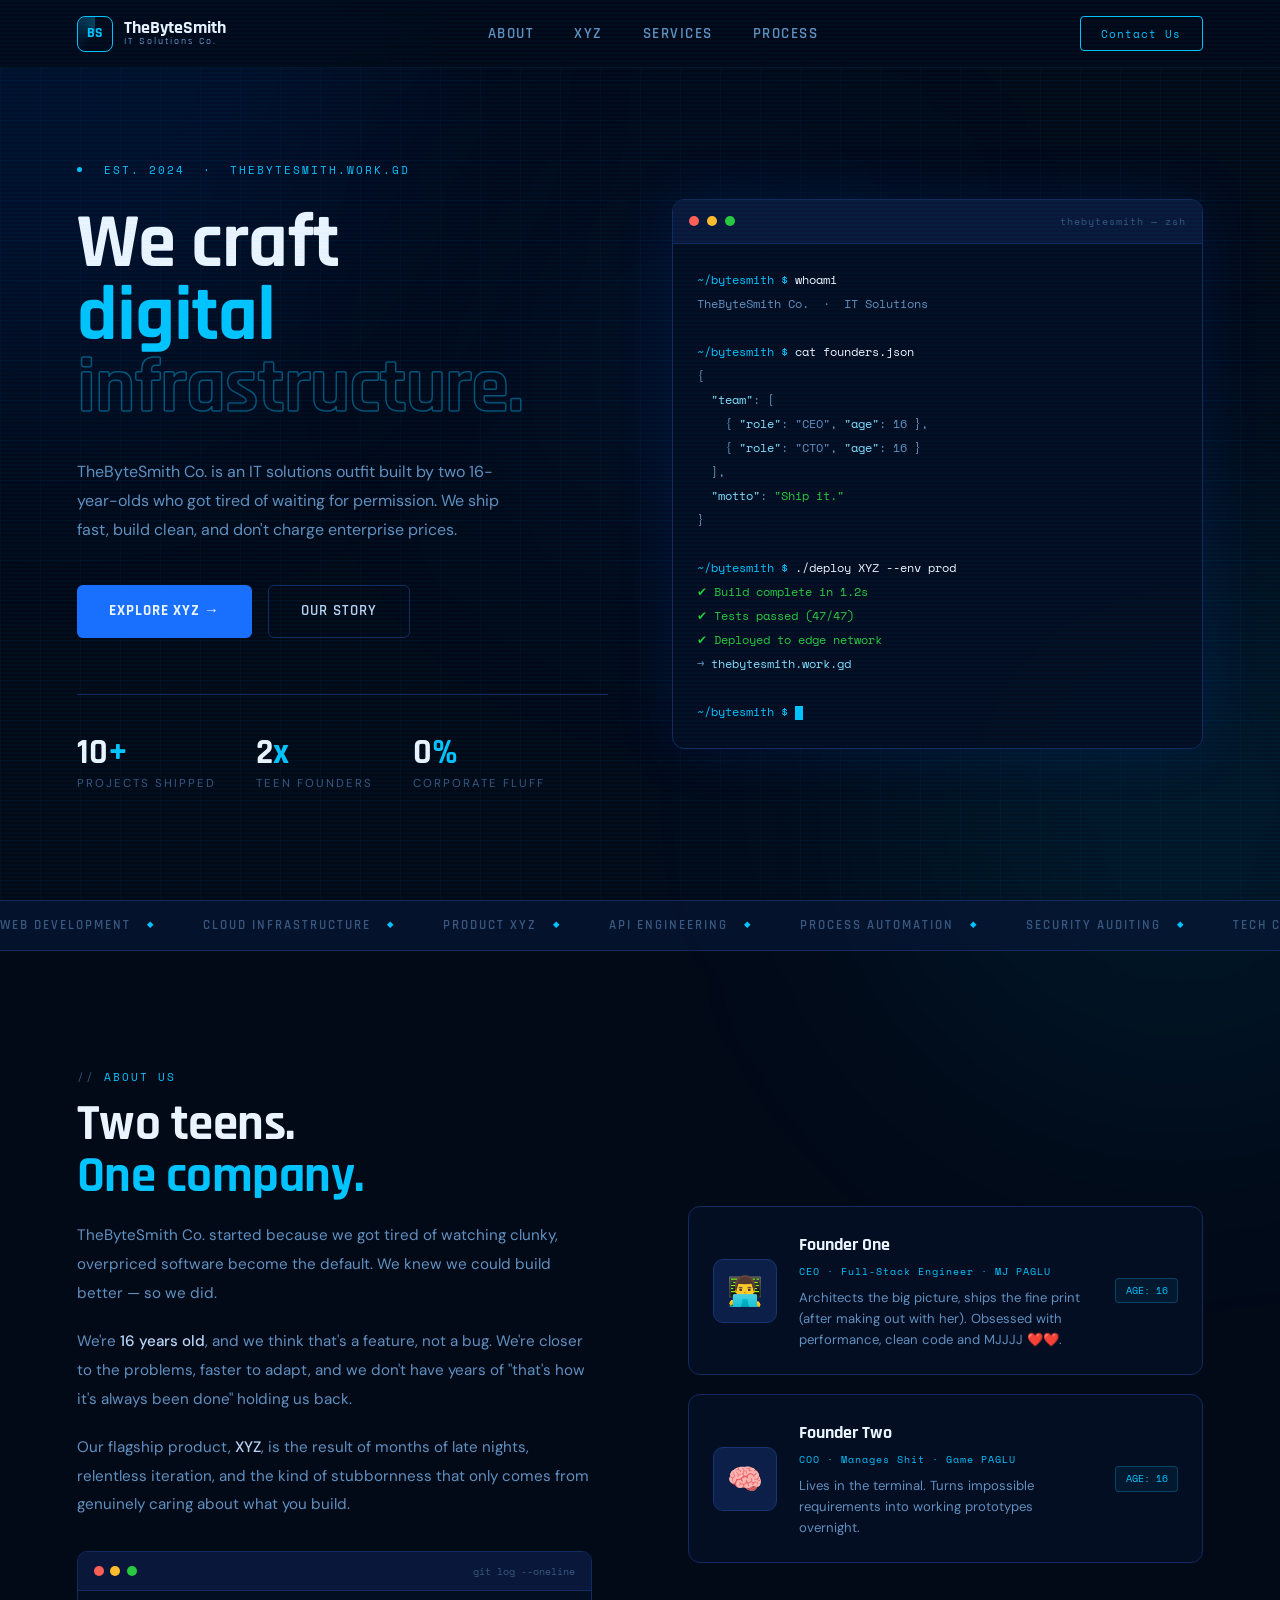
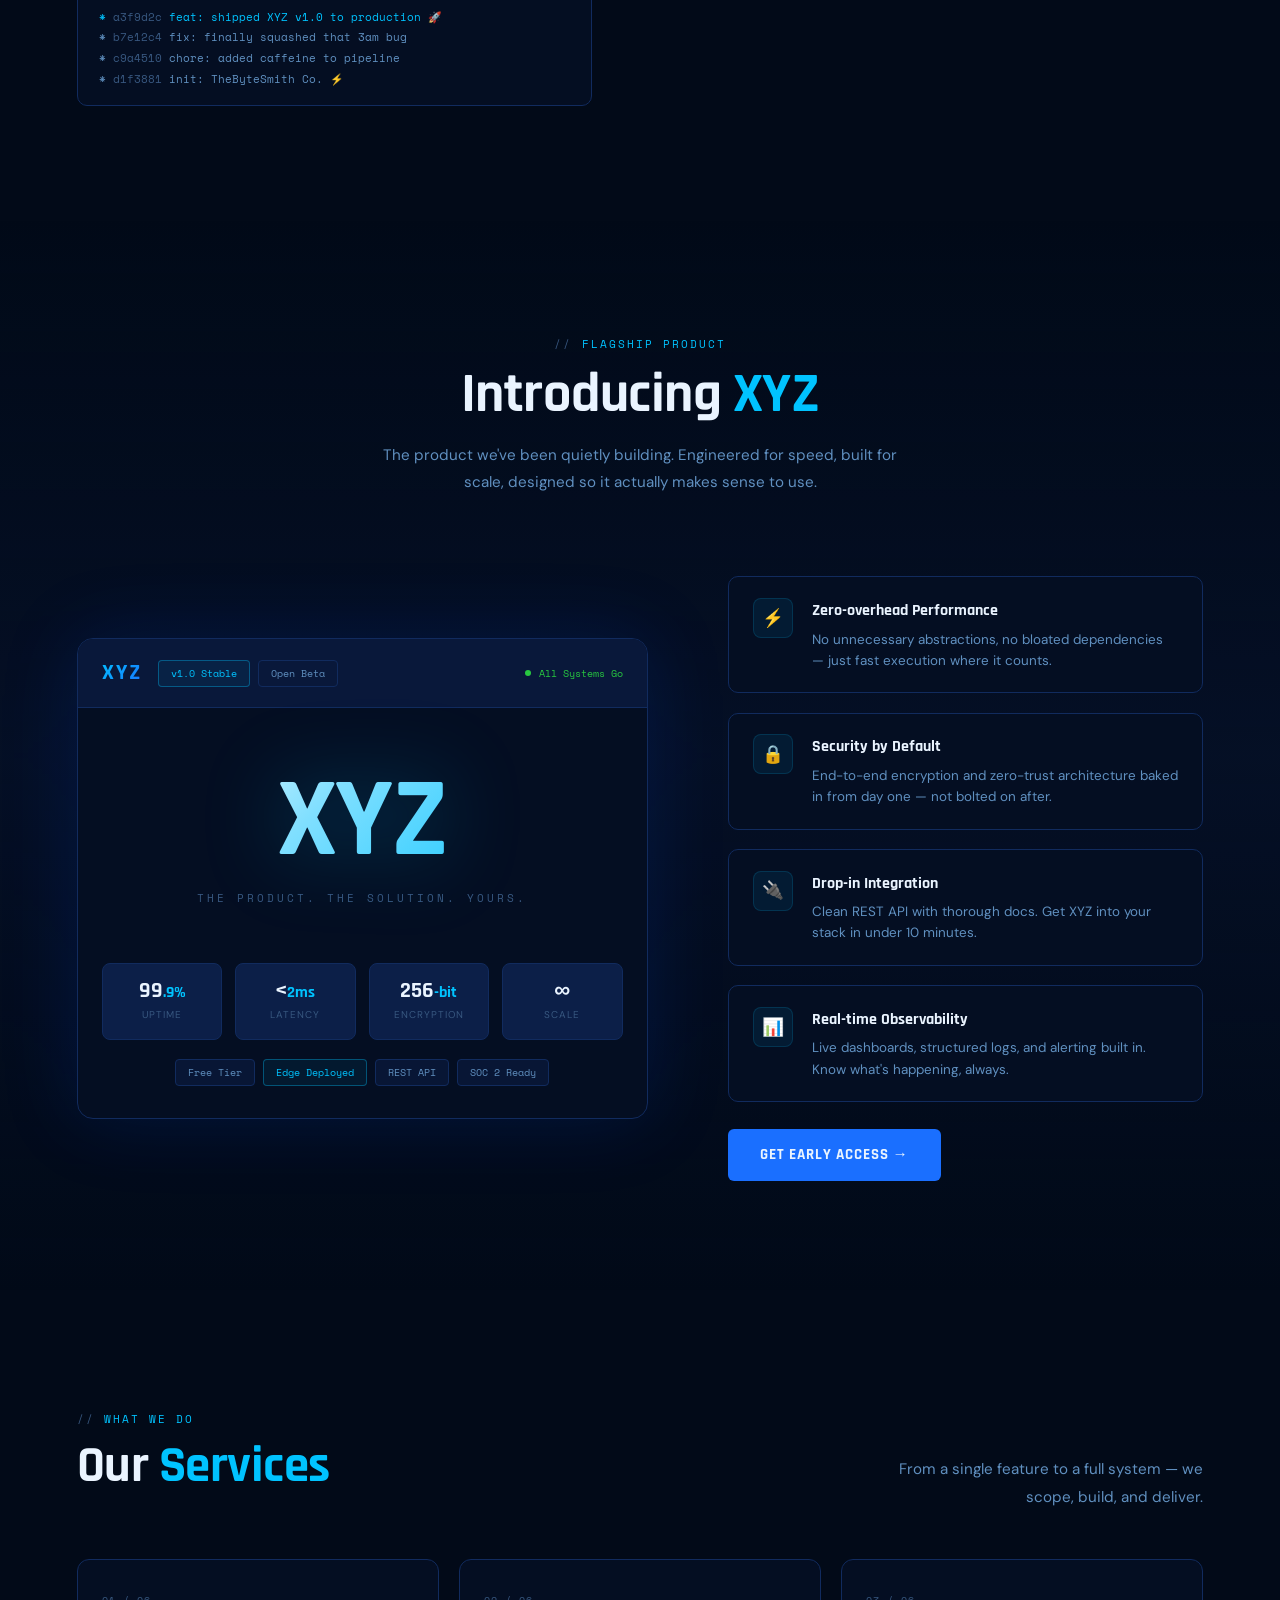
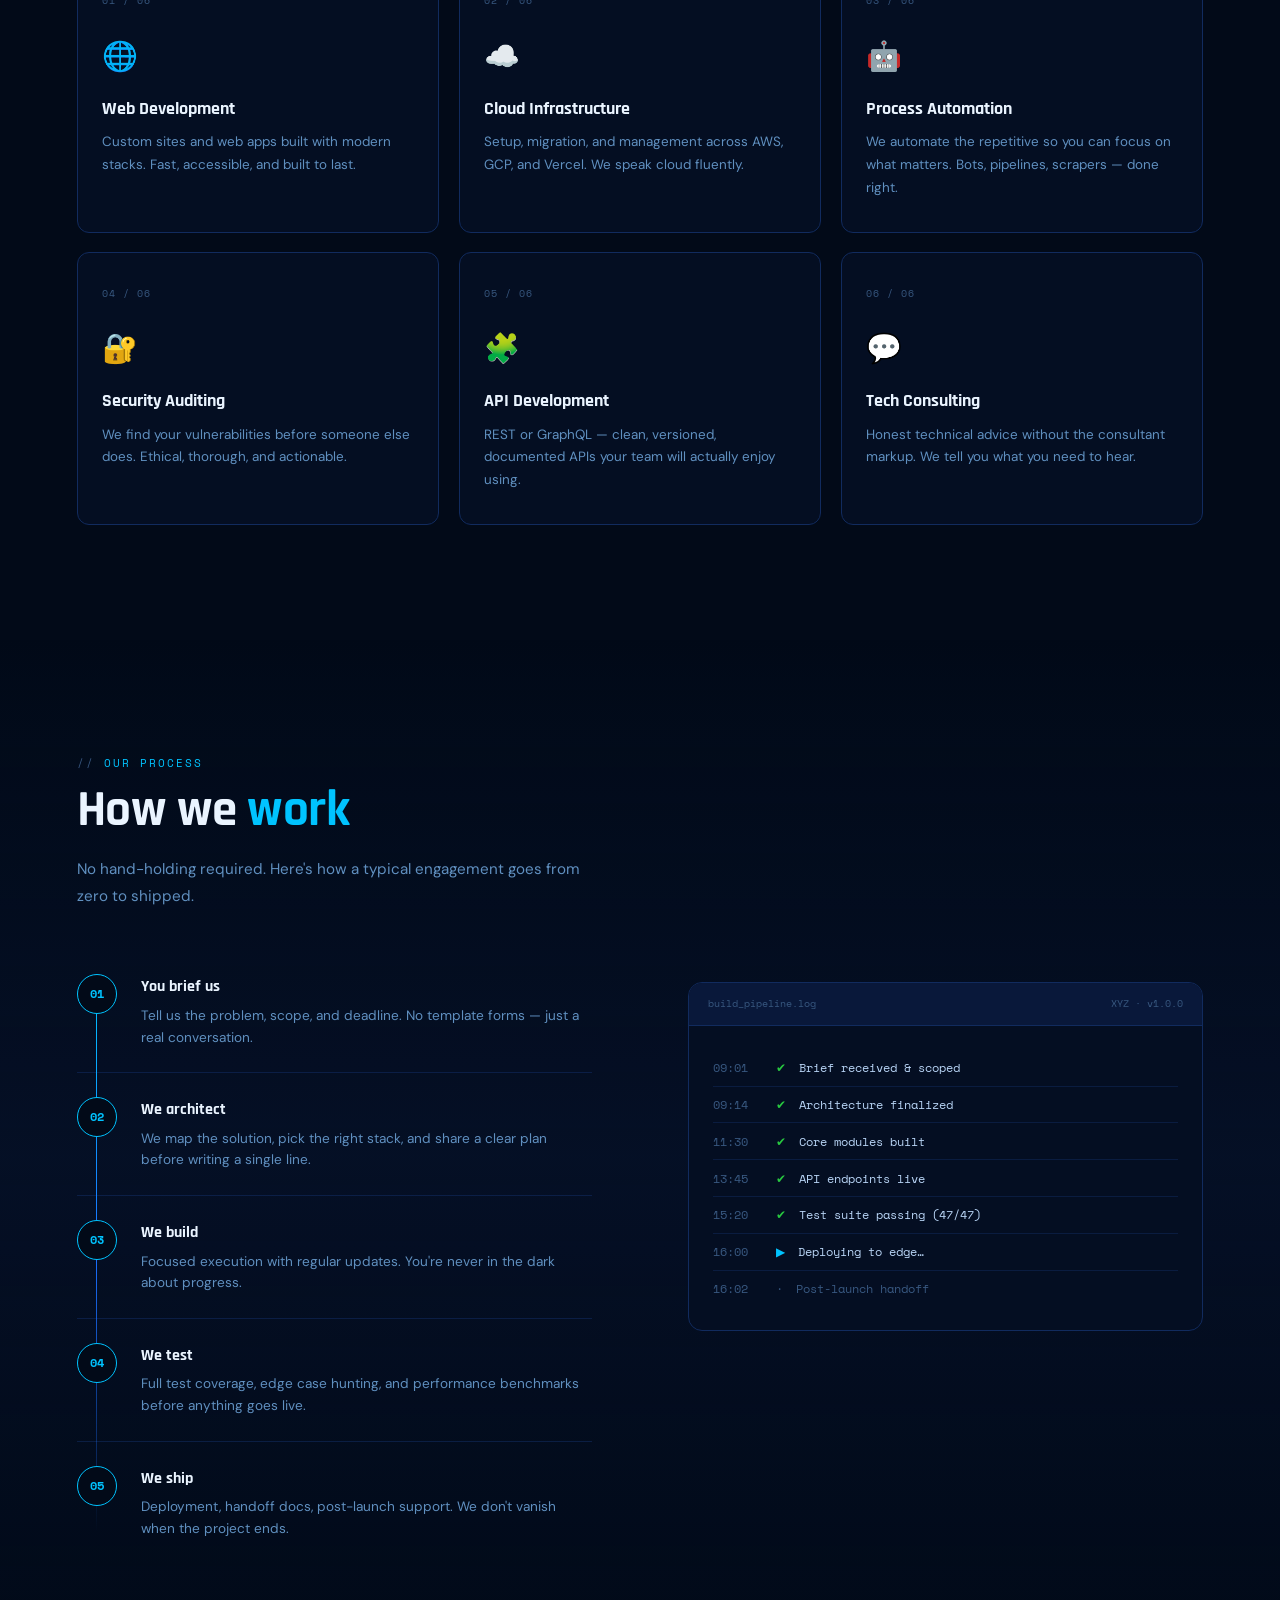
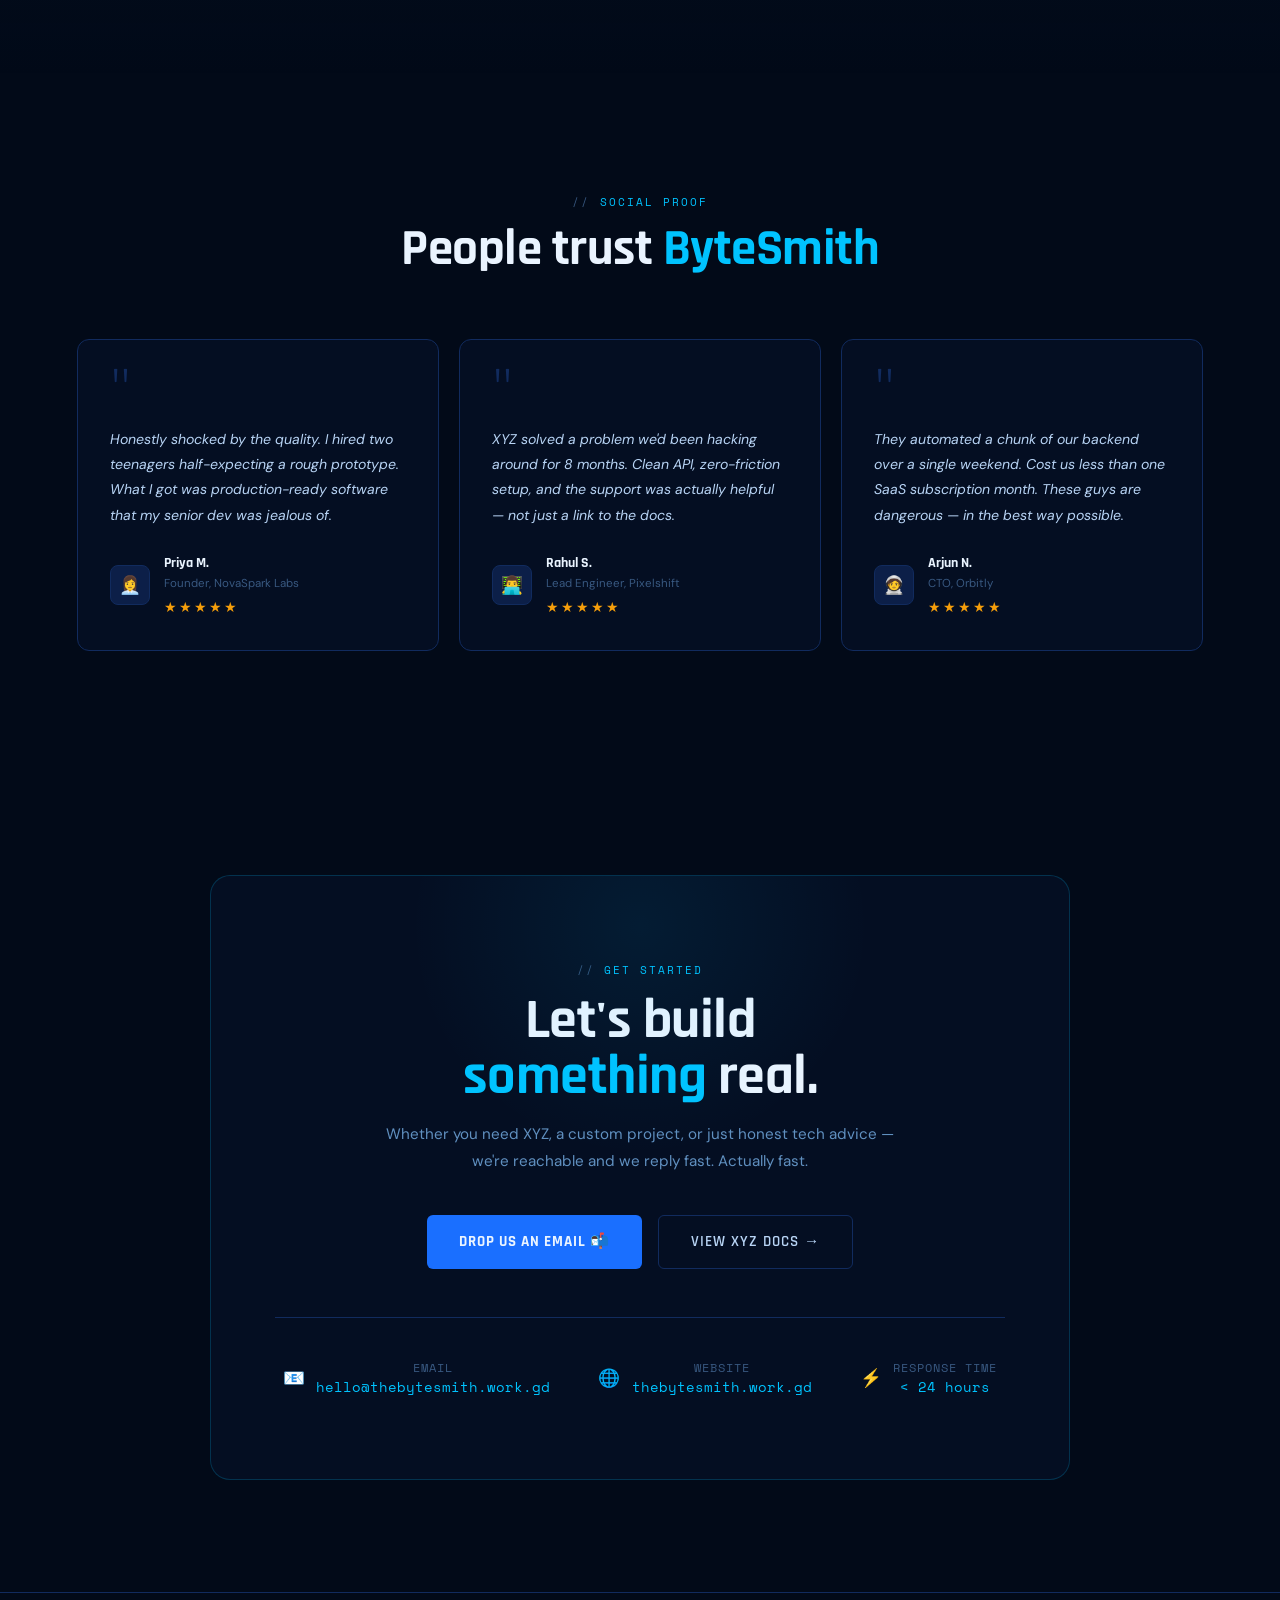
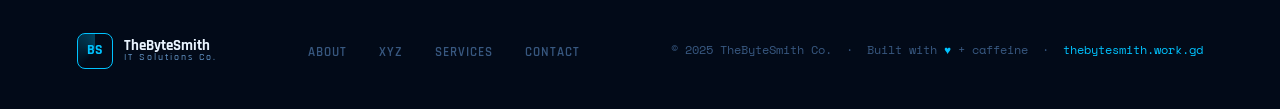
==== commit 0f9c1cee: "modded index.html" ====
--- a/index.html
+++ b/index.html
@@ -467,8 +467,8 @@
           <div class="f-avatar">👨‍💻</div>
           <div style="flex:1">
             <div class="f-name">Founder One</div>
-            <div class="f-title">CEO · Full-Stack Engineer</div>
-            <div class="f-desc">Architects the big picture, ships the fine print. Obsessed with performance and clean code.</div>
+            <div class="f-title">CEO · Full-Stack Engineer · MJ PAGLU</div>
+            <div class="f-desc">Architects the big picture, ships the fine print (after making out with her). Obsessed with performance, clean code and MJJJJ ❤️❤️.</div>
           </div>
           <div class="f-badge">AGE: 16</div>
         </div>
@@ -476,7 +476,7 @@
           <div class="f-avatar">🧠</div>
           <div style="flex:1">
             <div class="f-name">Founder Two</div>
-            <div class="f-title">CTO · Systems Architect</div>
+            <div class="f-title">COO · Manages Shit · Game PAGLU</div>
             <div class="f-desc">Lives in the terminal. Turns impossible requirements into working prototypes overnight.</div>
           </div>
           <div class="f-badge">AGE: 16</div>
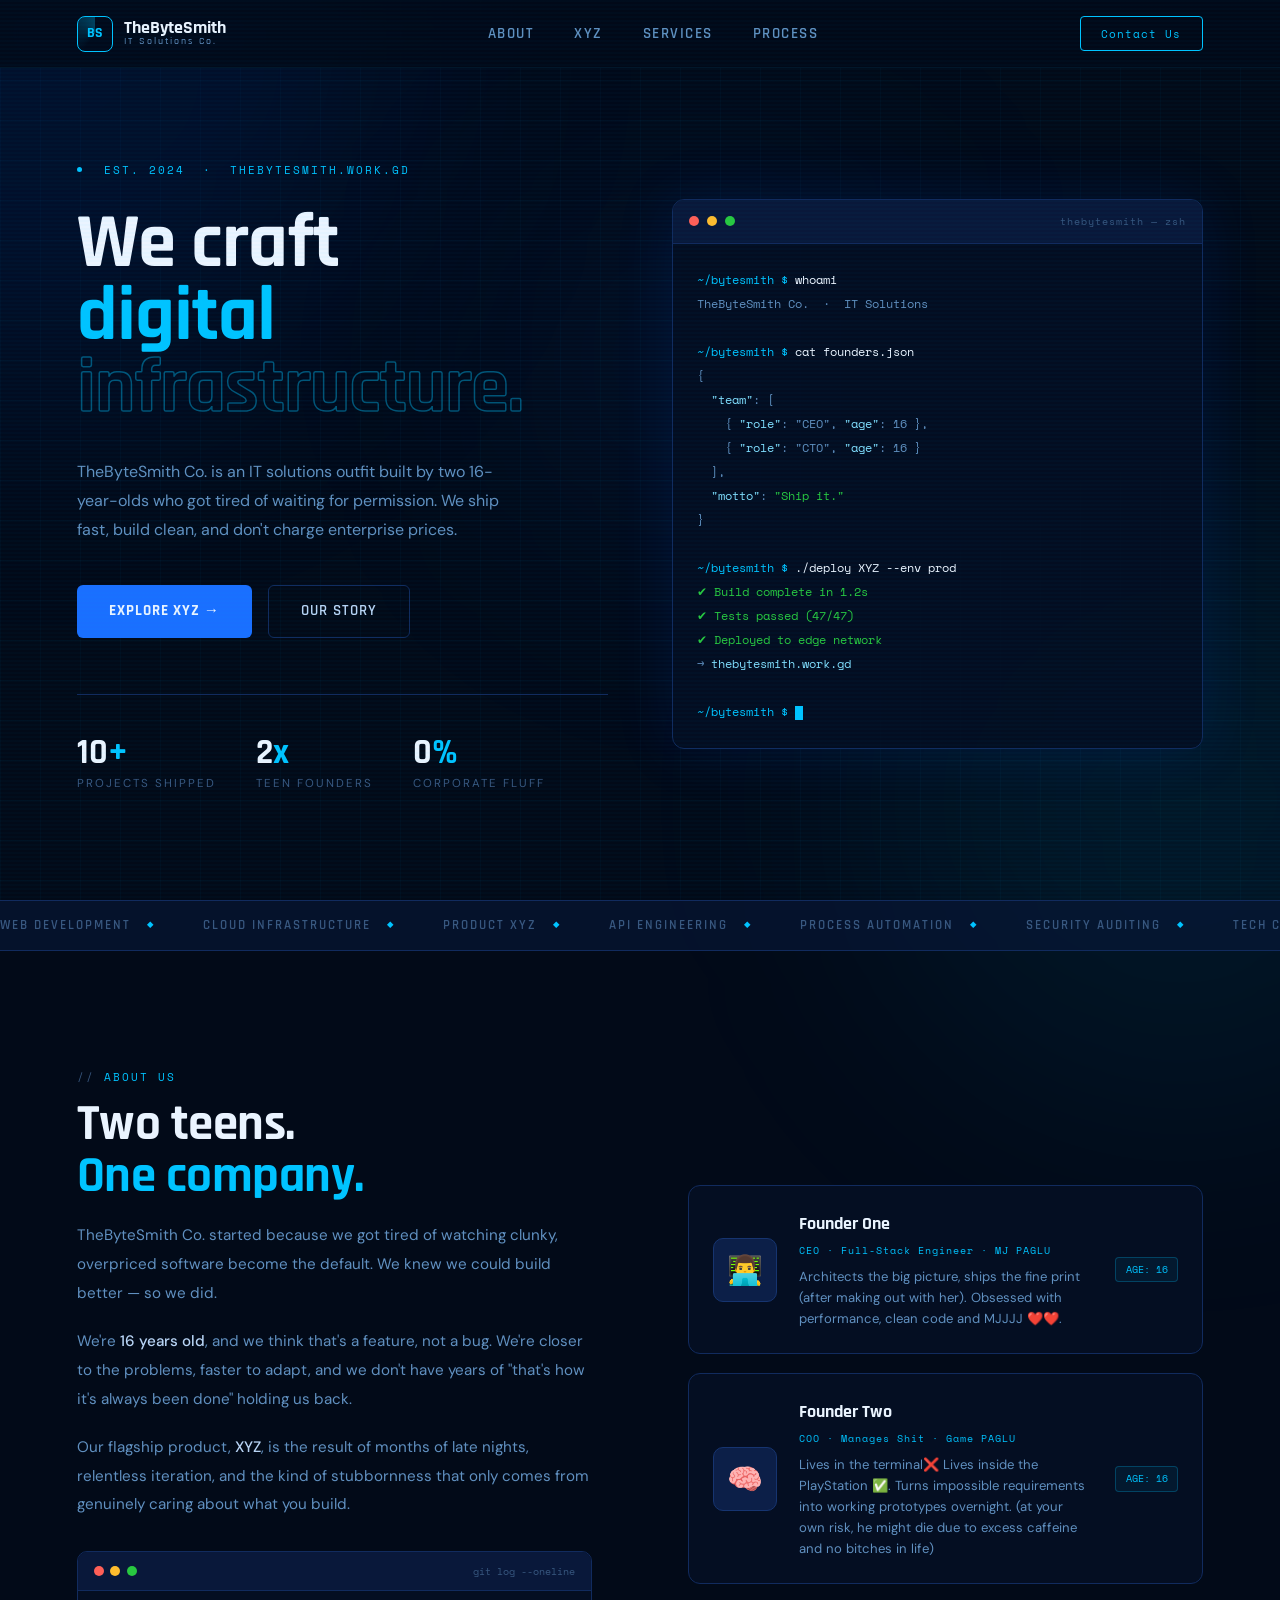
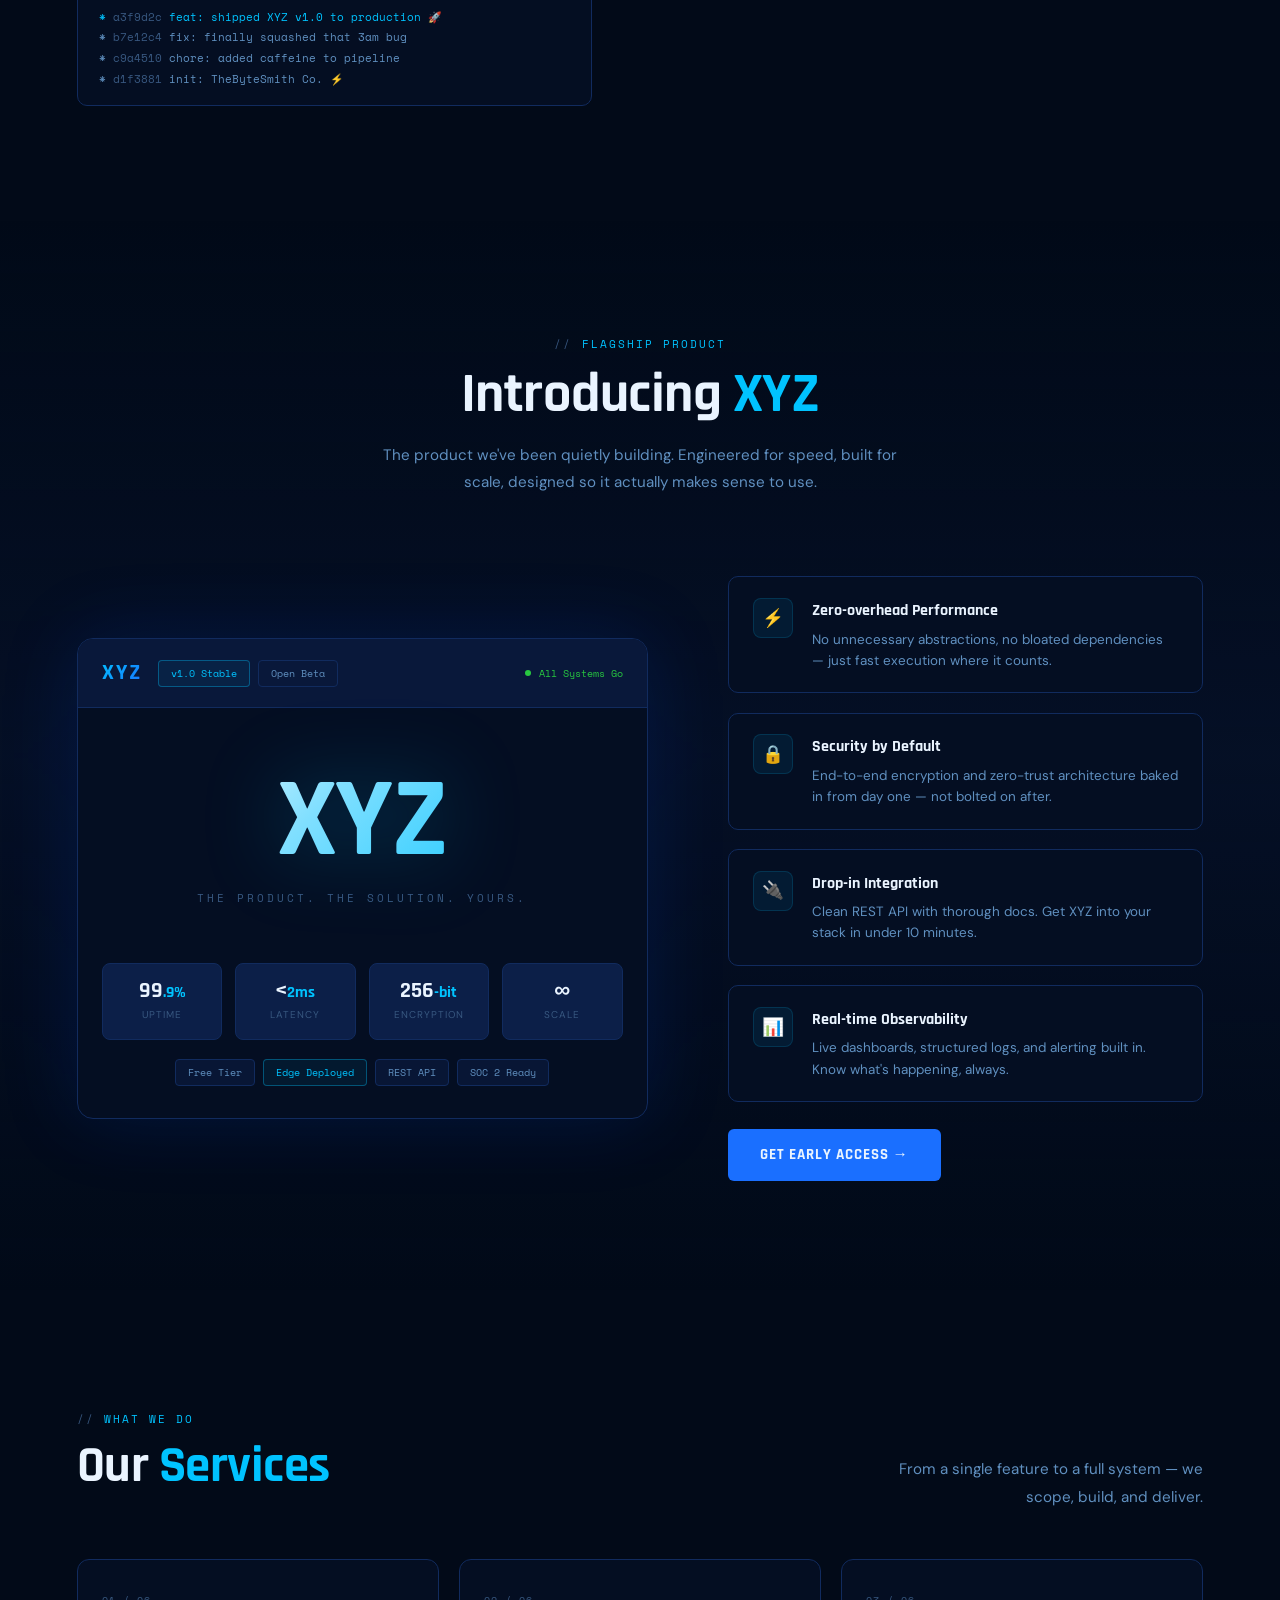
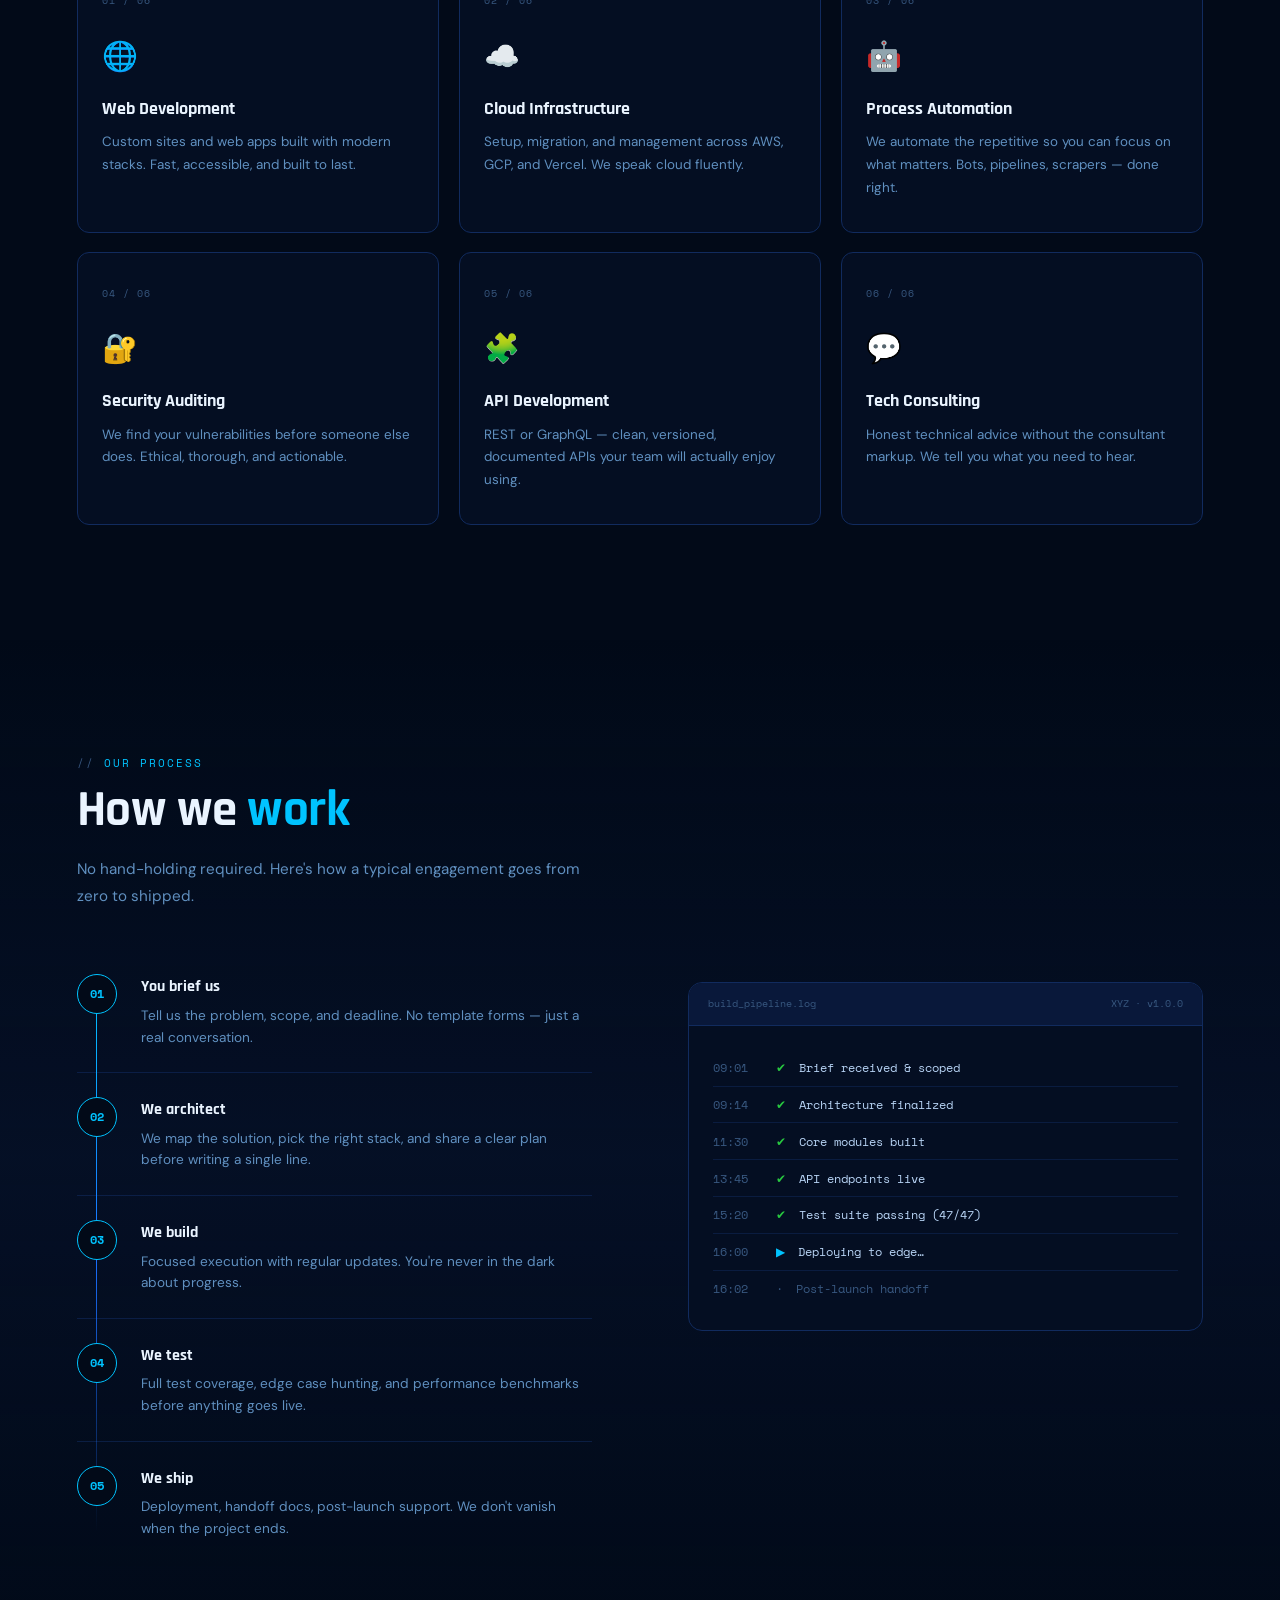
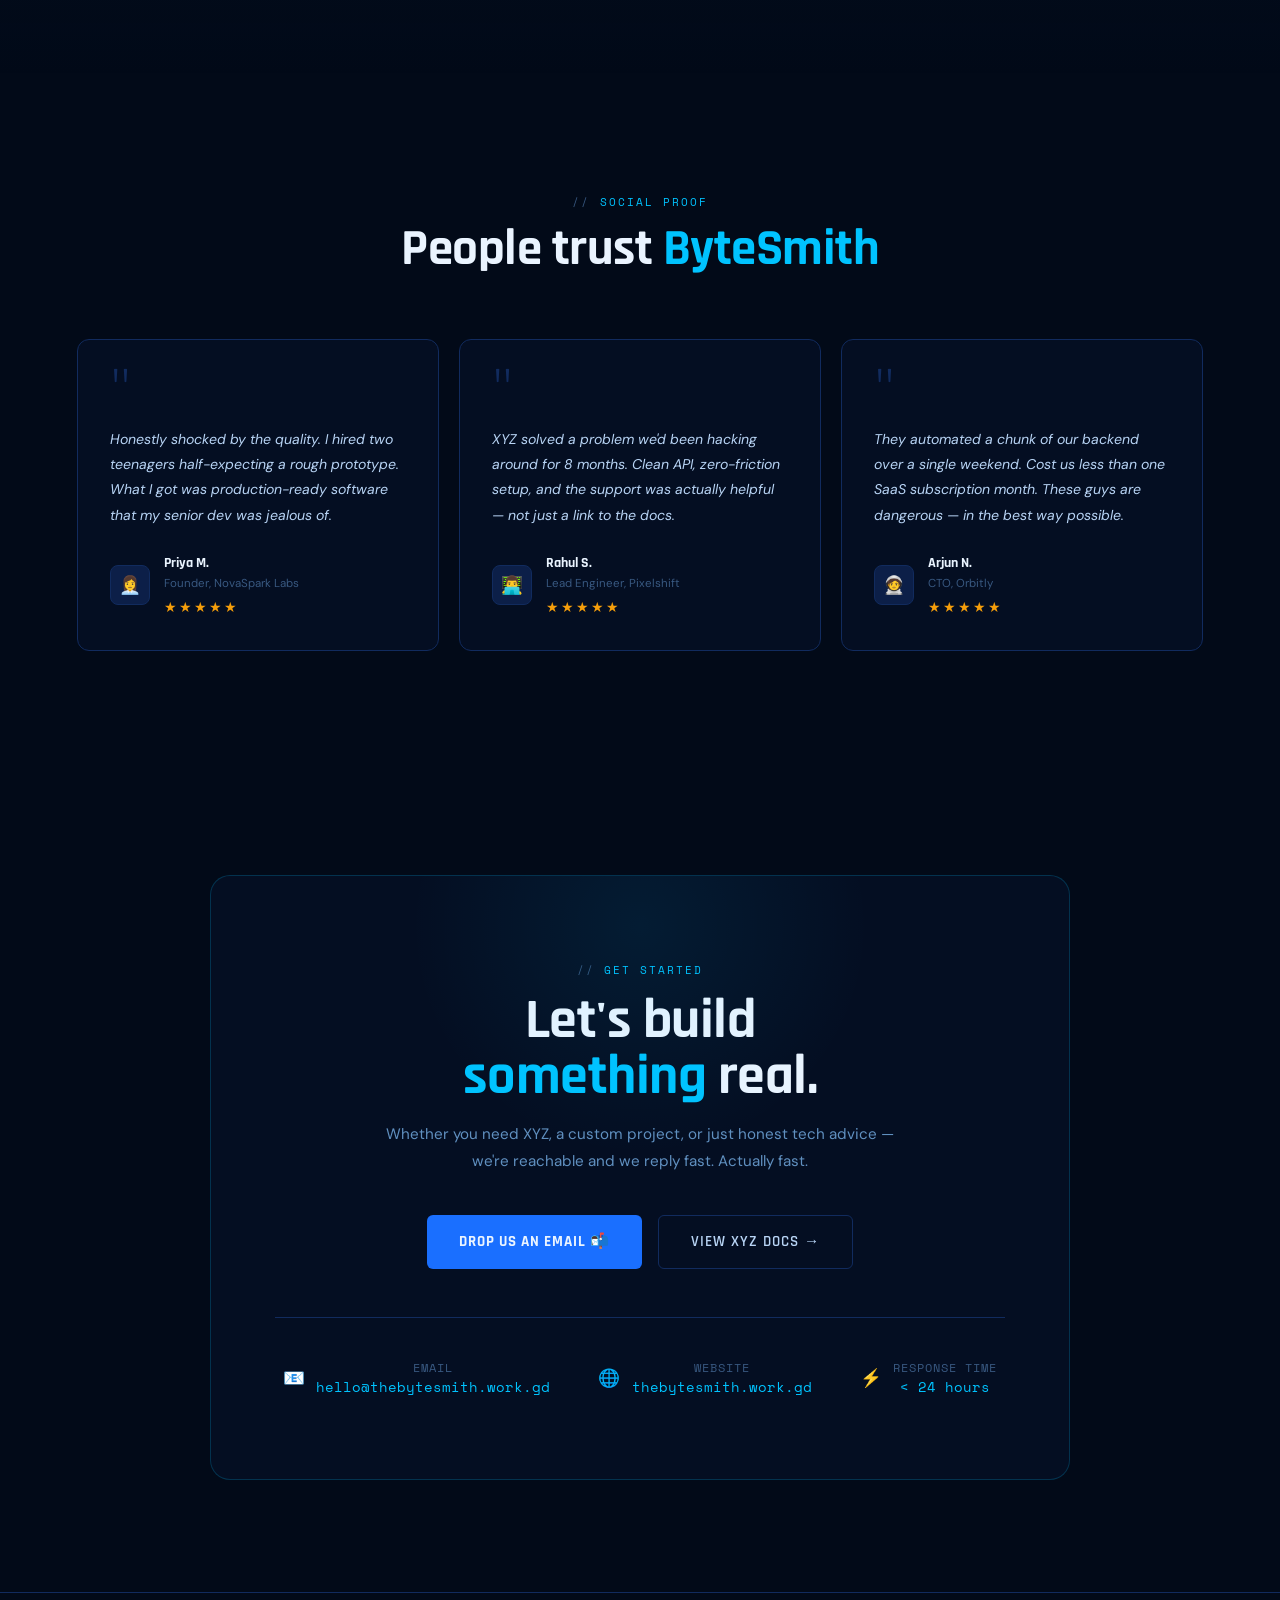
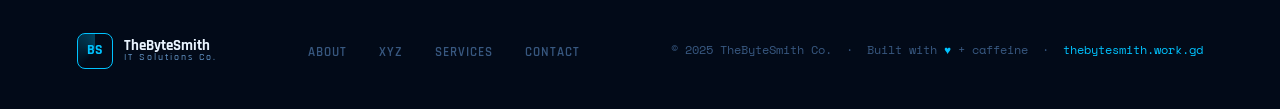
==== commit 5a63c02a: "modded index.html" ====
--- a/index.html
+++ b/index.html
@@ -477,7 +477,7 @@
           <div style="flex:1">
             <div class="f-name">Founder Two</div>
             <div class="f-title">COO · Manages Shit · Game PAGLU</div>
-            <div class="f-desc">Lives in the terminal. Turns impossible requirements into working prototypes overnight.</div>
+            <div class="f-desc">Lives in the terminal❌ Lives inside the PlayStation ✅. Turns impossible requirements into working prototypes overnight. (at your own risk, he might die due to excess caffeine and no bitches in life)</div>
           </div>
           <div class="f-badge">AGE: 16</div>
         </div>
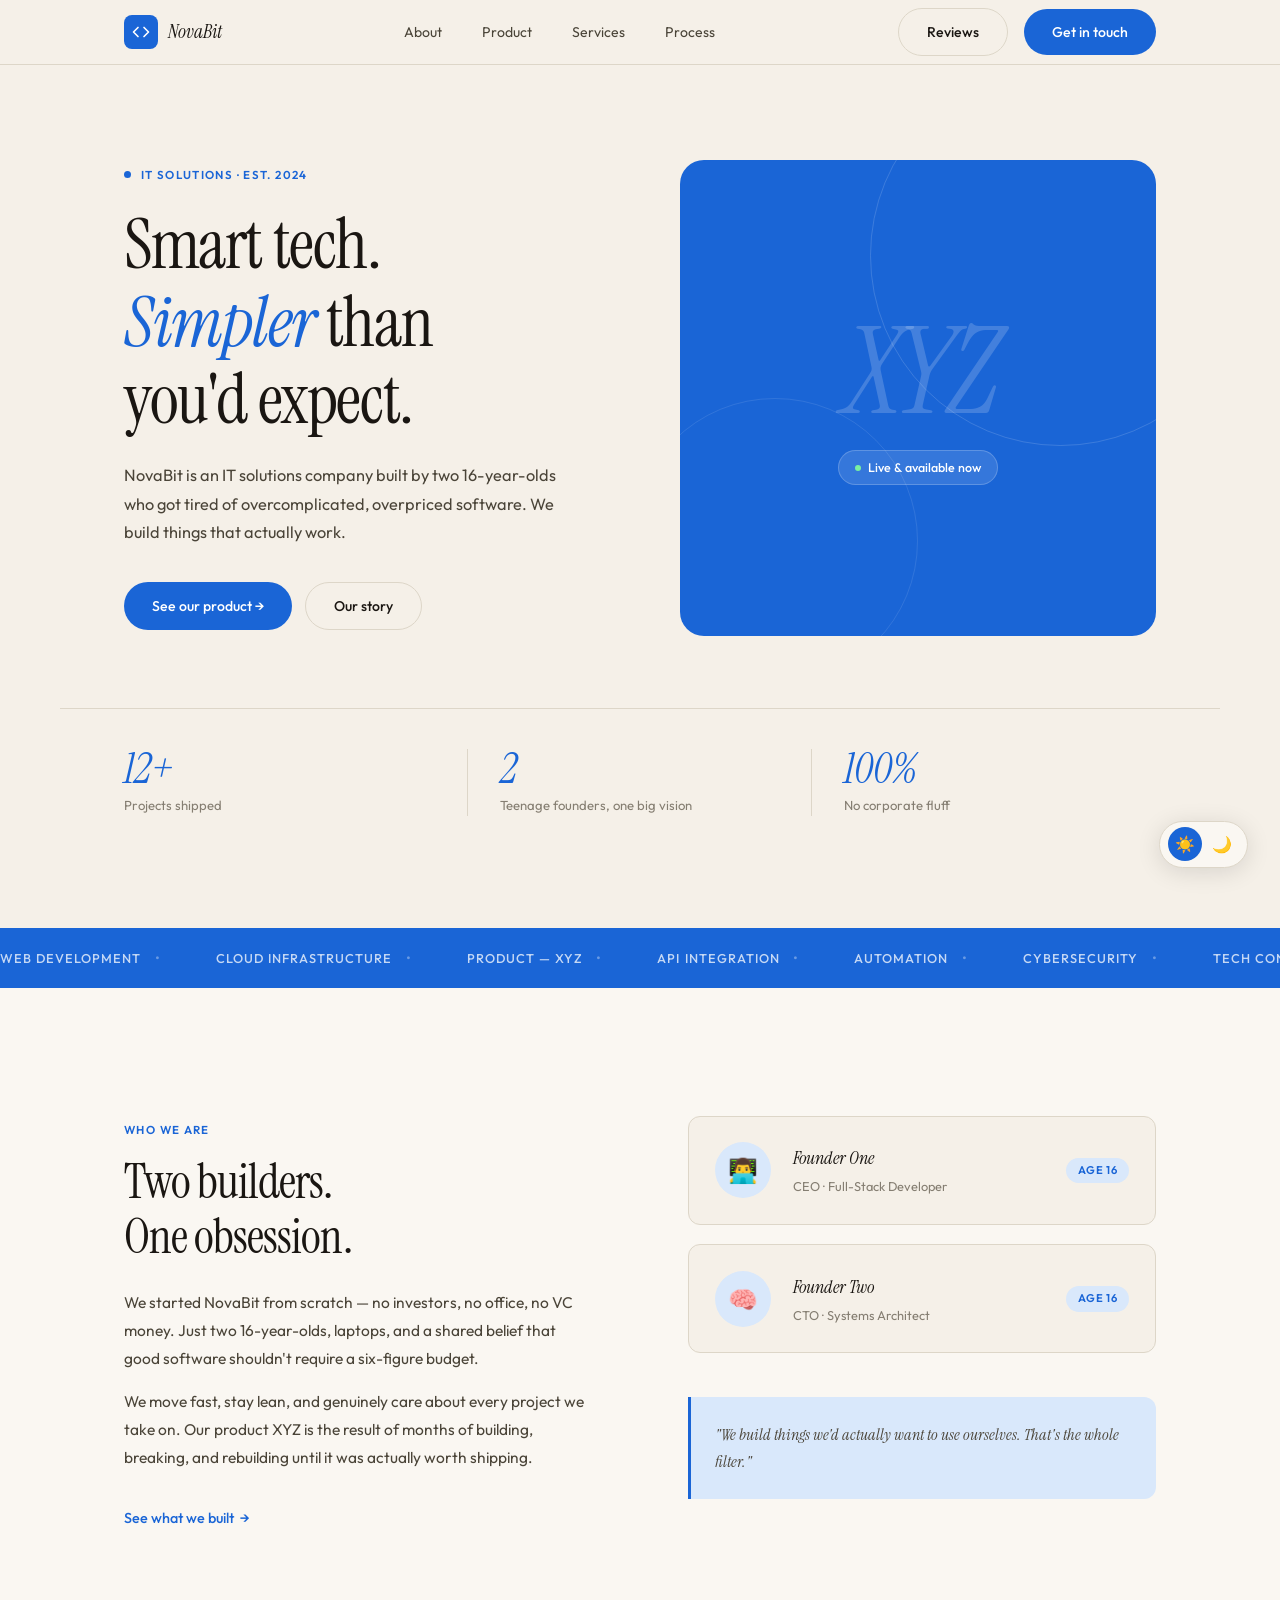
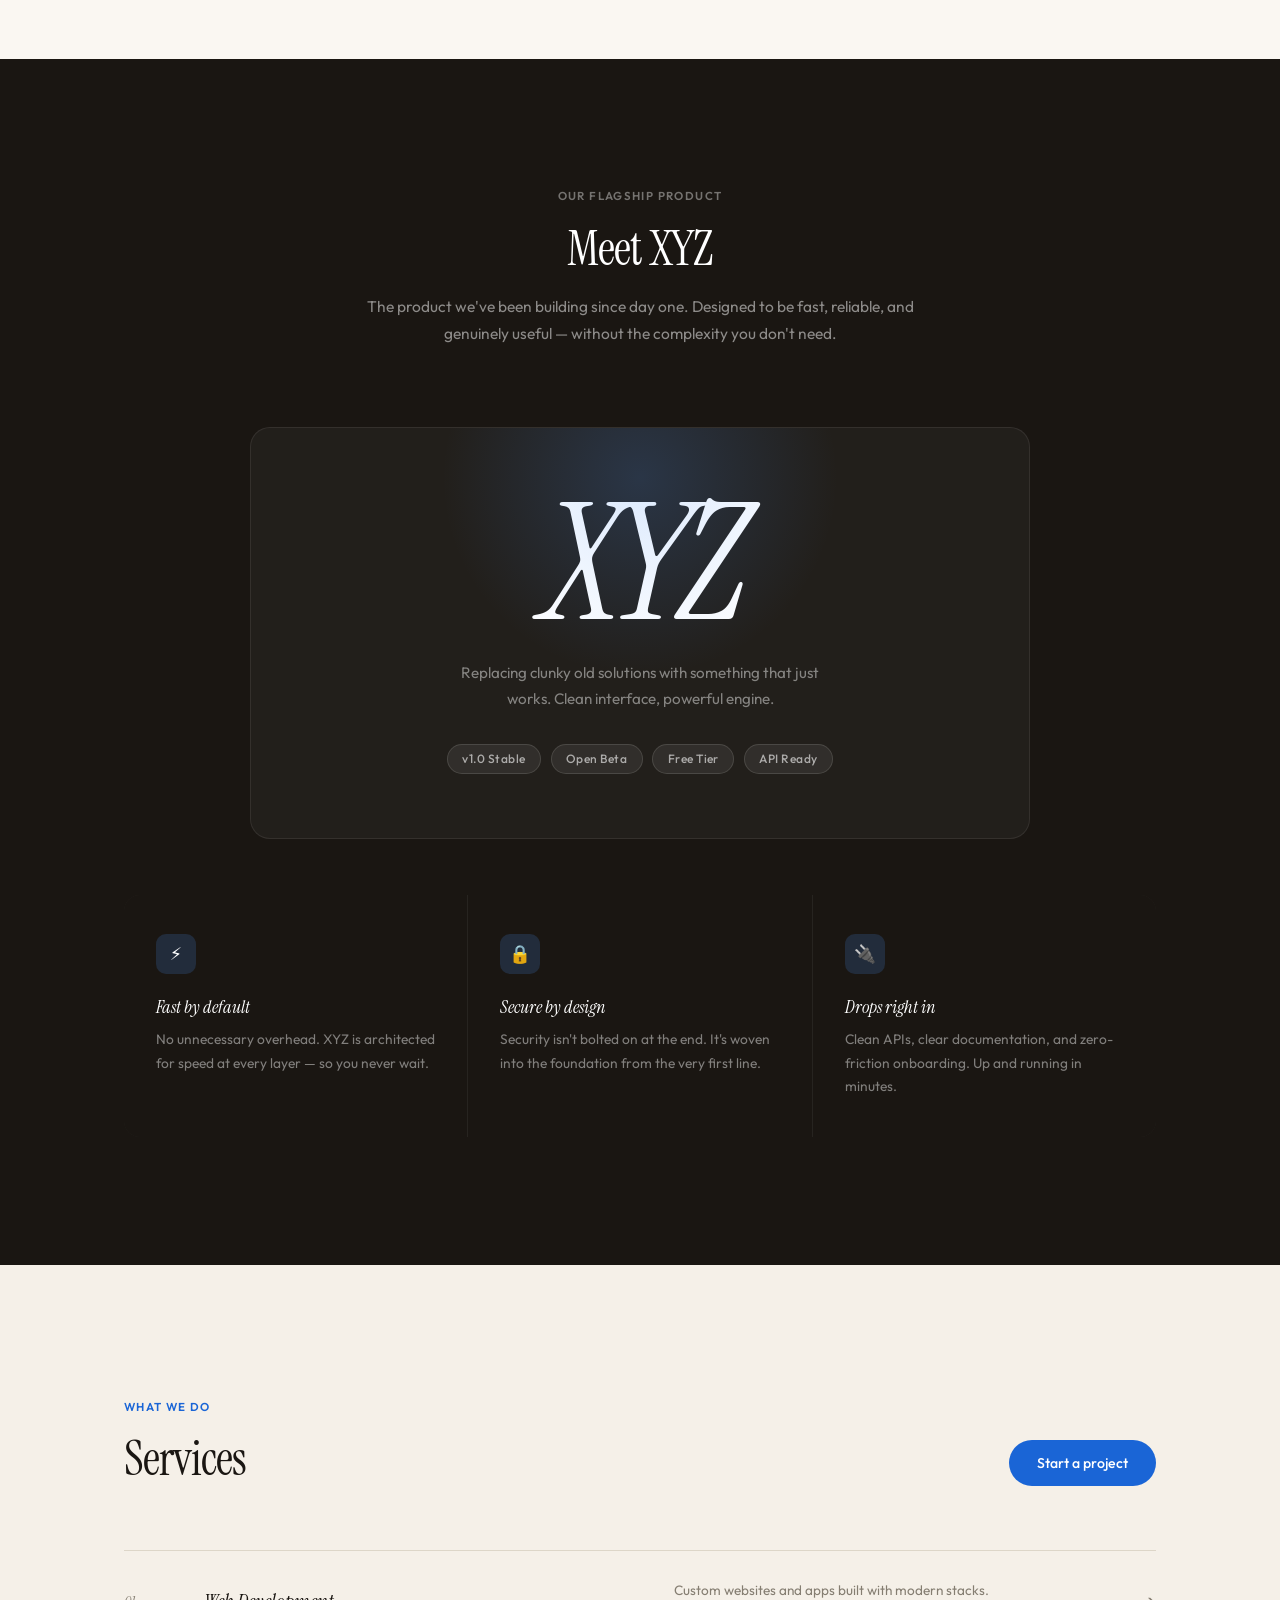
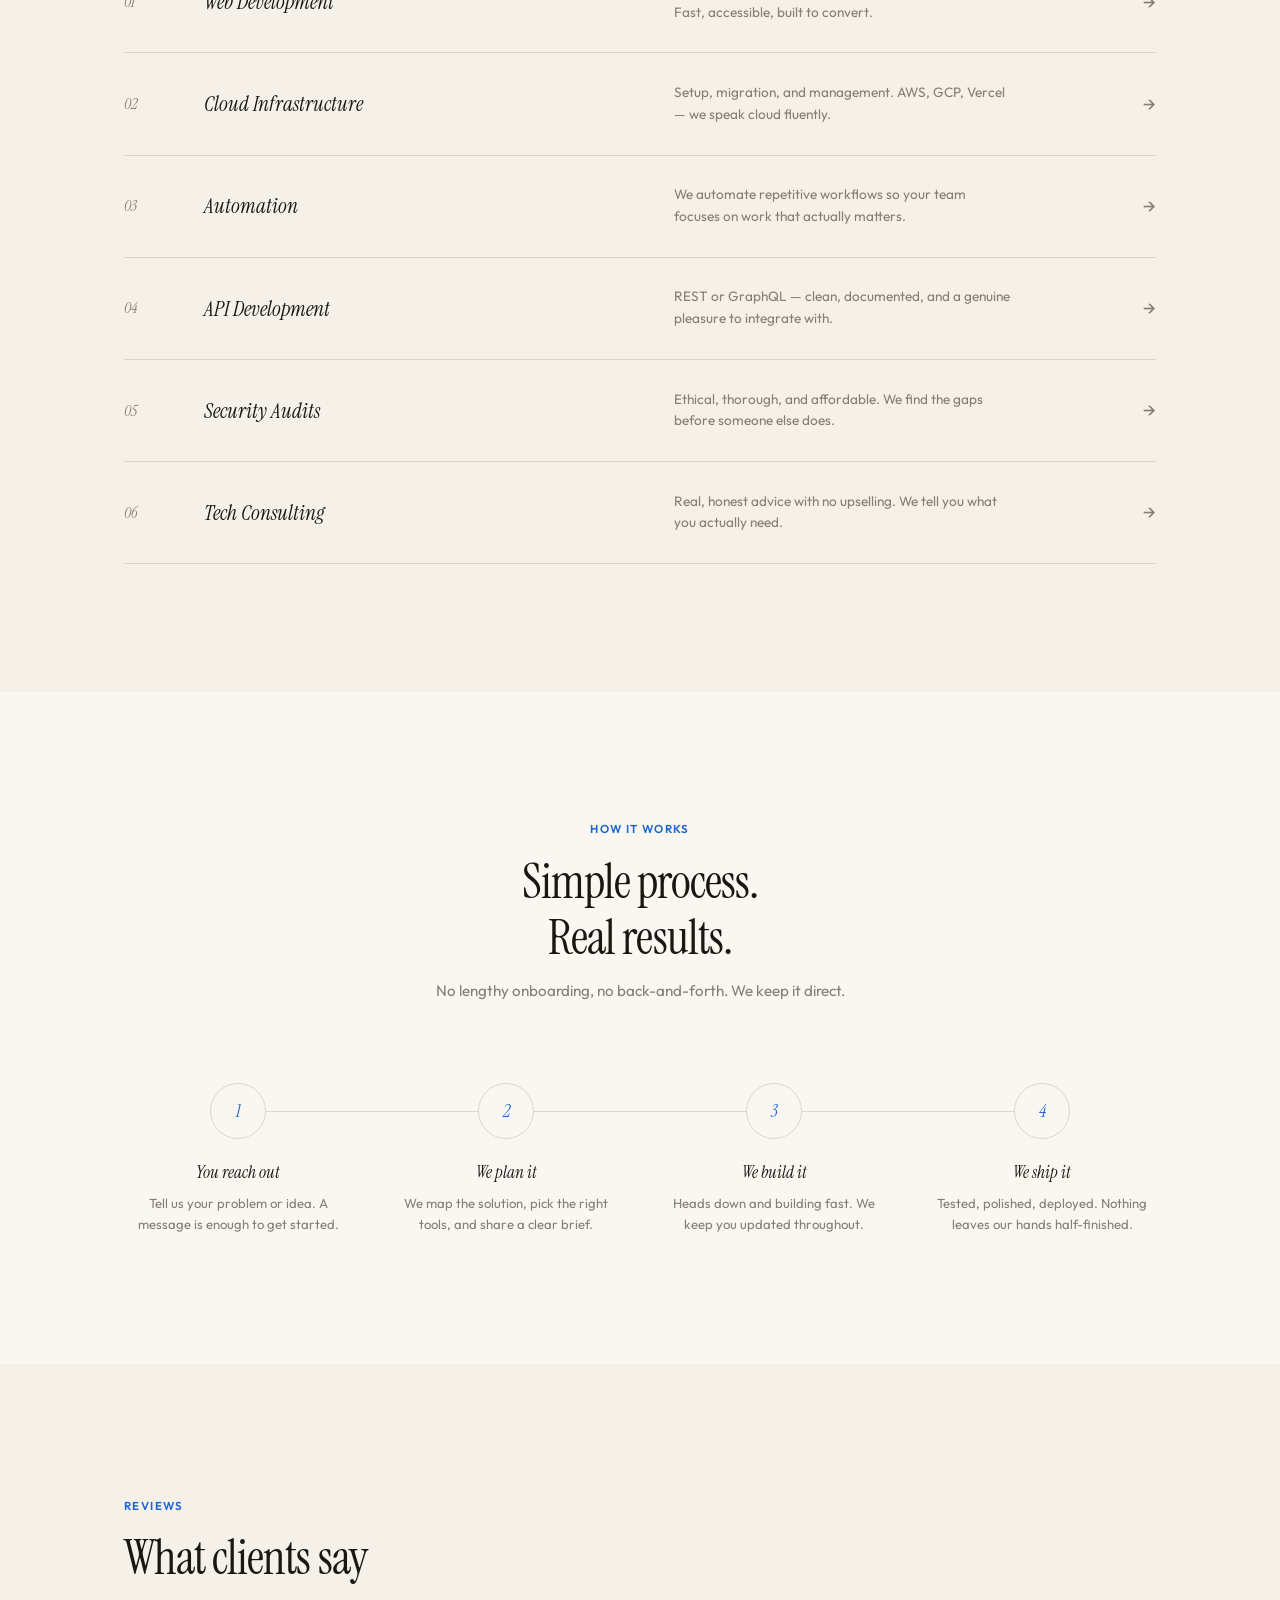
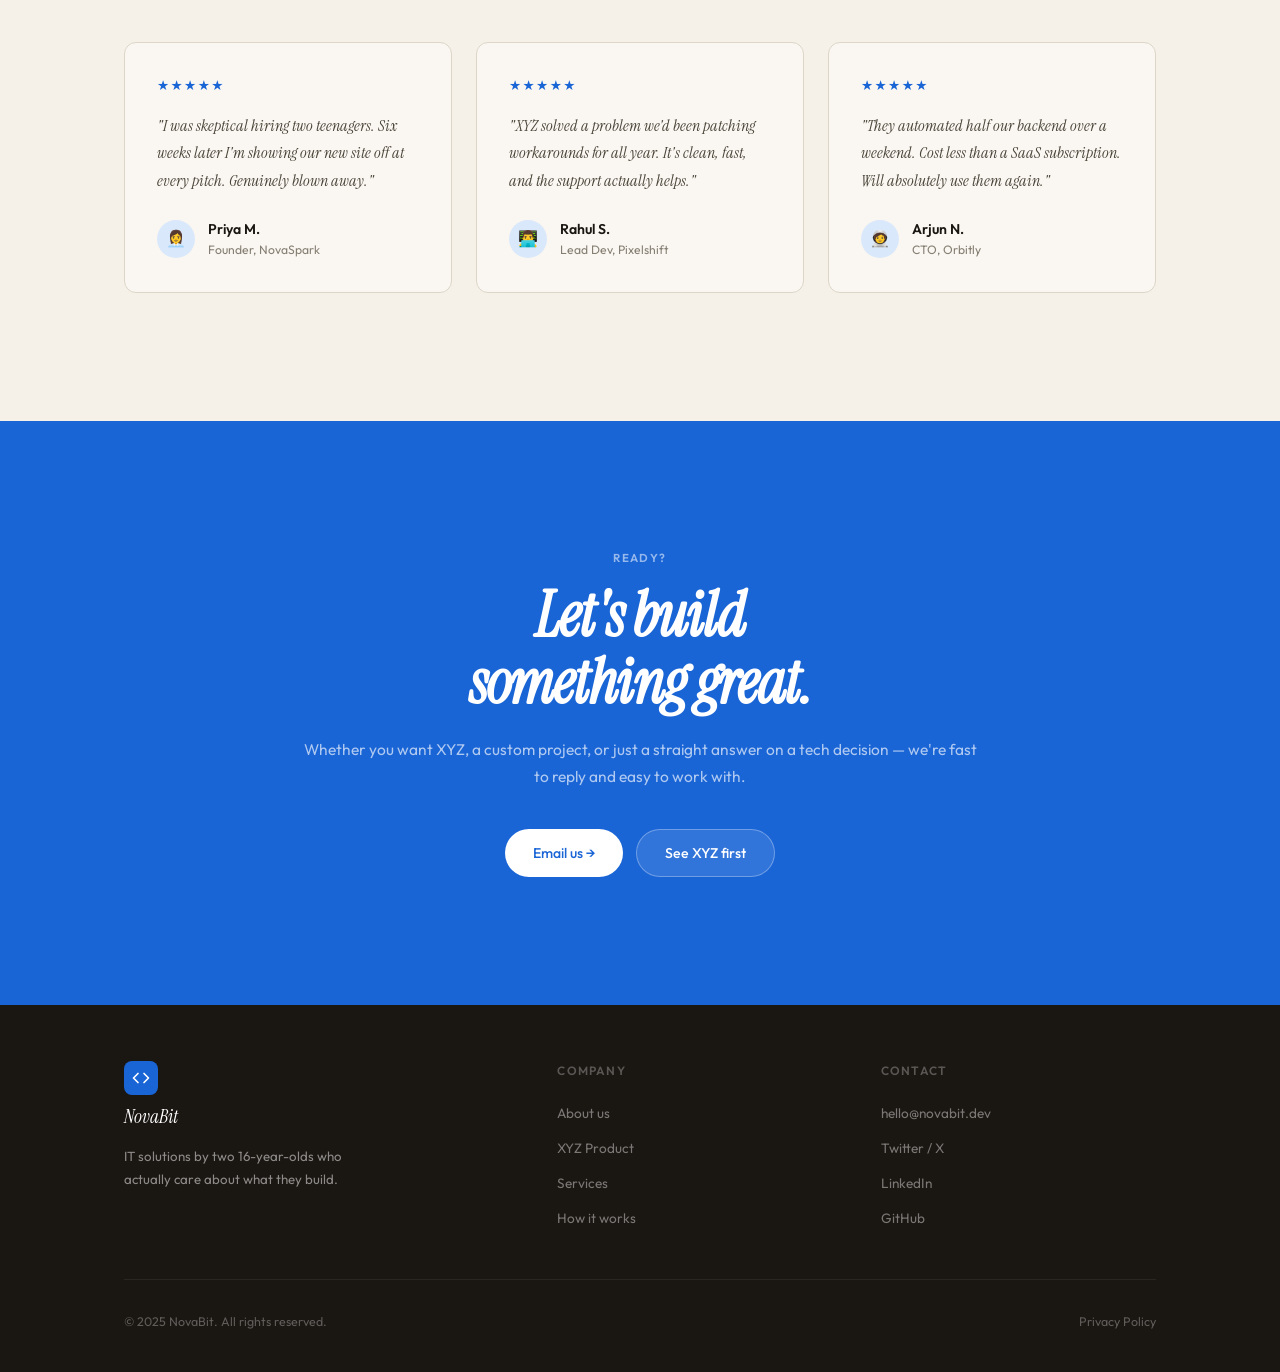
==== commit b8dd5e9b: "Add files via upload" ====
--- a/index.html
+++ b/index.html
@@ -1,695 +1,560 @@
 <!DOCTYPE html>
-<html lang="en">
+<html lang="en" data-theme="light">
 <head>
   <meta charset="UTF-8"/>
   <meta name="viewport" content="width=device-width, initial-scale=1.0"/>
-  <title>TheByteSmith Co. — IT Solutions</title>
-  <meta name="description" content="TheByteSmith Co. — Next-gen IT solutions built by two 16-year-old founders. Featuring XYZ, our flagship product."/>
-  <link rel="preconnect" href="https://fonts.googleapis.com"/>
-  <link rel="preconnect" href="https://fonts.gstatic.com" crossorigin/>
-  <link href="https://fonts.googleapis.com/css2?family=Rajdhani:wght@400;500;600;700&family=Space+Mono:wght@400;700&family=DM+Sans:ital,wght@0,300;0,400;0,500;1,300&display=swap" rel="stylesheet"/>
-  <style>
-    :root {
-      --ink:      #020a18;
-      --deep:     #040e22;
-      --void:     #060f28;
-      --surface:  #09183a;
-      --panel:    #0c1f48;
-      --rim:      #112b5e;
-      --edge:     #163470;
-      --blue:     #1a6fff;
-      --bright:   #3d8dff;
-      --electric: #00c3ff;
-      --ice:      #80dfff;
-      --text:     #b8d4f5;
-      --muted:    #6090c0;
-      --dim:      #385880;
-      --white:    #eaf4ff;
-      --scan:     rgba(0,195,255,.025);
-    }
-    *, *::before, *::after { box-sizing: border-box; margin: 0; padding: 0; }
-    html { scroll-behavior: smooth; }
-    body {
-      background: var(--ink); color: var(--text);
-      font-family: 'DM Sans', sans-serif; font-weight: 400; line-height: 1.6;
-      overflow-x: hidden; -webkit-font-smoothing: antialiased;
-    }
-    a { color: inherit; text-decoration: none; }
-
-    /* Scanlines */
-    body::before {
-      content: ''; position: fixed; inset: 0; z-index: 9998; pointer-events: none;
-      background: repeating-linear-gradient(0deg, transparent, transparent 2px, var(--scan) 2px, var(--scan) 4px);
-    }
-
-    /* BG */
-    .bg-grid {
-      position: fixed; inset: 0; z-index: 0; pointer-events: none;
-      background-image:
-        linear-gradient(rgba(0,195,255,.03) 1px, transparent 1px),
-        linear-gradient(90deg, rgba(0,195,255,.03) 1px, transparent 1px);
-      background-size: 40px 40px;
-    }
-    .bg-glow { position: fixed; pointer-events: none; border-radius: 50%; filter: blur(130px); z-index: 0; }
-    .glow-a { width:700px; height:700px; background:rgba(0,80,255,.09);  top:-300px; left:-300px; }
-    .glow-b { width:600px; height:600px; background:rgba(0,195,255,.07); bottom:-200px; right:-200px; }
-    .glow-c { width:400px; height:400px; background:rgba(26,111,255,.06); top:40%; left:55%; transform:translate(-50%,-50%); transition:transform .1s linear; }
-
-    /* NAV */
-    nav {
-      position: fixed; top: 0; left: 0; right: 0; z-index: 200;
-      height: 68px; display: flex; align-items: center; justify-content: space-between;
-      padding: 0 6%;
-      border-bottom: 1px solid rgba(0,195,255,.08);
-      background: rgba(2,10,24,.92); backdrop-filter: blur(20px) saturate(180%);
-    }
-    .logo { display: flex; align-items: center; gap: .7rem; font-family: 'Rajdhani', sans-serif; font-weight: 700; color: var(--white); }
-    .logo-mark {
-      width: 36px; height: 36px; border-radius: 8px;
-      border: 1.5px solid var(--electric);
-      display: flex; align-items: center; justify-content: center;
-      position: relative; overflow: hidden;
-    }
-    .logo-mark::before {
-      content: ''; position: absolute; inset: -50%;
-      background: conic-gradient(from 0deg, transparent 60%, rgba(0,195,255,.3) 100%);
-      animation: spin 4s linear infinite;
-    }
-    .logo-mark span { position: relative; z-index: 1; font-size: .85rem; font-weight: 700; color: var(--electric); }
-    @keyframes spin { to { transform: rotate(360deg); } }
-    .logo-text { display: flex; flex-direction: column; line-height: 1; }
-    .logo-name { font-size: 1.1rem; color: var(--white); }
-    .logo-sub  { font-size: .62rem; color: var(--muted); letter-spacing: 2px; font-weight: 500; }
-
-    .nav-links { display: flex; gap: 2.5rem; list-style: none; font-family: 'Rajdhani', sans-serif; font-weight: 600; font-size: .92rem; letter-spacing: 1.5px; text-transform: uppercase; }
-    .nav-links a { color: var(--muted); transition: color .2s; }
-    .nav-links a:hover { color: var(--electric); }
-
-    .nav-btn { font-family: 'Space Mono', monospace; font-size: .7rem; letter-spacing: 1px; color: var(--electric); border: 1px solid var(--electric); padding: .5rem 1.3rem; border-radius: 4px; background: transparent; cursor: pointer; transition: background .2s, color .2s; }
-    .nav-btn:hover { background: var(--electric); color: var(--ink); }
-
-    .hamburger { display: none; flex-direction: column; gap: 5px; background: none; border: none; cursor: pointer; padding: .4rem; }
-    .hamburger span { display: block; width: 22px; height: 2px; background: var(--text); border-radius: 2px; }
-
-    /* HERO */
-    #hero {
-      min-height: 100vh; padding: 9rem 6% 6rem;
-      display: grid; grid-template-columns: 1fr 1fr; gap: 4rem; align-items: center;
-      position: relative; z-index: 1;
-    }
-    .hero-eyebrow {
-      display: inline-flex; align-items: center; gap: .7rem;
-      font-family: 'Space Mono', monospace; font-size: .7rem; color: var(--electric);
-      letter-spacing: 2px; text-transform: uppercase; margin-bottom: 1.8rem;
-      animation: fadeUp .6s ease both;
-    }
-    .eyebrow-line { flex: 1; height: 1px; background: linear-gradient(90deg, var(--electric), transparent); max-width: 40px; }
-    .eyebrow-dot  { width: 5px; height: 5px; border-radius: 50%; background: var(--electric); animation: blink 2s ease infinite; }
-    @keyframes blink  { 0%,100%{opacity:1} 50%{opacity:.2} }
-    @keyframes fadeUp { from{opacity:0;transform:translateY(28px)} to{opacity:1;transform:none} }
-    @keyframes fadeLeft { from{opacity:0;transform:translateX(28px)} to{opacity:1;transform:none} }
-
-    .hero-title {
-      font-family: 'Rajdhani', sans-serif; font-weight: 700;
-      font-size: clamp(2.8rem, 6vw, 5.5rem); line-height: .95; letter-spacing: -1px;
-      color: var(--white); margin-bottom: 2rem; animation: fadeUp .7s .1s ease both;
-    }
-    .hero-title .accent { color: var(--electric); }
-    .hero-title .ghost { -webkit-text-stroke: 1.5px rgba(0,195,255,.4); color: transparent; display: block; }
-    .hero-desc { font-size: 1rem; color: var(--muted); line-height: 1.8; max-width: 440px; margin-bottom: 2.5rem; animation: fadeUp .7s .2s ease both; }
-    .hero-ctas { display: flex; gap: 1rem; flex-wrap: wrap; animation: fadeUp .7s .3s ease both; }
-
-    .cta-primary {
-      display: inline-flex; align-items: center; gap: .6rem;
-      font-family: 'Rajdhani', sans-serif; font-weight: 700; font-size: .95rem; letter-spacing: 1px; text-transform: uppercase;
-      background: var(--blue); color: var(--white); padding: .85rem 2rem; border-radius: 6px; border: none; cursor: pointer;
-      transition: background .2s, box-shadow .2s; box-shadow: 0 0 0 rgba(0,195,255,0);
-    }
-    .cta-primary:hover { background: var(--bright); box-shadow: 0 0 30px rgba(0,195,255,.35); }
-    .cta-secondary {
-      display: inline-flex; align-items: center; gap: .6rem;
-      font-family: 'Rajdhani', sans-serif; font-weight: 600; font-size: .95rem; letter-spacing: 1px; text-transform: uppercase;
-      background: transparent; color: var(--text); padding: .85rem 2rem; border-radius: 6px;
-      border: 1px solid var(--rim); cursor: pointer; transition: border-color .2s, color .2s;
-    }
-    .cta-secondary:hover { border-color: var(--electric); color: var(--electric); }
-
-    .hero-metrics {
-      display: flex; gap: 2.5rem; margin-top: 3.5rem; flex-wrap: wrap;
-      animation: fadeUp .7s .4s ease both; padding-top: 2.5rem; border-top: 1px solid var(--rim);
-    }
-    .metric { display: flex; flex-direction: column; }
-    .metric-val { font-family: 'Rajdhani', sans-serif; font-weight: 700; font-size: 2.2rem; color: var(--white); line-height: 1; }
-    .metric-val em { color: var(--electric); font-style: normal; }
-    .metric-lbl { font-size: .72rem; color: var(--dim); text-transform: uppercase; letter-spacing: 2px; margin-top: .3rem; }
-
-    /* Terminal */
-    .hero-right { animation: fadeLeft .8s .3s ease both; }
-    .terminal { background: rgba(4,14,34,.95); border: 1px solid var(--rim); border-radius: 12px; overflow: hidden; box-shadow: 0 0 60px rgba(0,80,255,.12), inset 0 1px 0 rgba(255,255,255,.05); }
-    .terminal-bar { background: var(--surface); padding: .8rem 1rem; display: flex; align-items: center; gap: .5rem; border-bottom: 1px solid var(--rim); }
-    .tb-dot { width: 10px; height: 10px; border-radius: 50%; }
-    .tb-d1 { background:#ff5f57; } .tb-d2 { background:#febc2e; } .tb-d3 { background:#28c840; }
-    .tb-title { font-family:'Space Mono',monospace; font-size:.65rem; color:var(--dim); margin-left:auto; letter-spacing:1px; }
-    .terminal-body { padding: 1.5rem; font-family: 'Space Mono', monospace; font-size: .75rem; line-height: 2; }
-    .t-prompt { color: var(--electric); }
-    .t-cmd    { color: var(--white); }
-    .t-out    { color: var(--muted); }
-    .t-ok     { color: #28c840; }
-    .t-hi     { color: var(--ice); }
-    .t-cursor { display: inline-block; width: 8px; height: 14px; background: var(--electric); animation: blink 1s step-end infinite; vertical-align: middle; }
-
-    /* TICKER */
-    .ticker-wrap { overflow: hidden; border-top: 1px solid var(--rim); border-bottom: 1px solid var(--rim); background: rgba(9,24,58,.6); padding: .9rem 0; position: relative; z-index: 1; }
-    .ticker-track { display: flex; gap: 3rem; white-space: nowrap; animation: ticker 25s linear infinite; }
-    .ticker-item { font-family: 'Rajdhani', sans-serif; font-weight: 600; font-size: .8rem; letter-spacing: 2px; text-transform: uppercase; color: var(--dim); display: flex; align-items: center; gap: 1rem; flex-shrink: 0; }
-    .ticker-item .sep { color: var(--electric); font-size: .5rem; }
-    @keyframes ticker { from{transform:translateX(0)} to{transform:translateX(-50%)} }
-
-    /* SHARED */
-    .section { position: relative; z-index: 1; padding: 7rem 6%; }
-    .section-alt { background: linear-gradient(180deg, transparent, rgba(9,24,58,.4), transparent); }
-    .tag { display: inline-flex; align-items: center; gap: .6rem; font-family: 'Space Mono', monospace; font-size: .68rem; color: var(--electric); text-transform: uppercase; letter-spacing: 2px; margin-bottom: .8rem; }
-    .tag::before { content: '//'; color: var(--dim); }
-    .heading { font-family: 'Rajdhani', sans-serif; font-weight: 700; font-size: clamp(2rem, 4vw, 3.2rem); color: var(--white); line-height: 1; letter-spacing: -.5px; margin-bottom: 1.2rem; }
-    .heading em { font-style: normal; color: var(--electric); }
-    .subtext { font-size: .95rem; color: var(--muted); line-height: 1.8; max-width: 520px; }
-
-    /* ABOUT */
-    #about .inner { display: grid; grid-template-columns: 1fr 1fr; gap: 6rem; align-items: center; }
-    .about-copy p { font-size: .95rem; color: var(--muted); line-height: 1.9; margin-bottom: 1.2rem; }
-    .about-copy strong { color: var(--text); font-weight: 500; }
-
-    .founders { display: flex; flex-direction: column; gap: 1.2rem; }
-    .f-card {
-      display: flex; gap: 1.4rem; align-items: center; padding: 1.5rem; border-radius: 12px;
-      background: var(--deep); border: 1px solid var(--rim);
-      transition: border-color .25s, transform .25s; position: relative; overflow: hidden;
-    }
-    .f-card::before { content: ''; position: absolute; top: 0; left: 0; right: 0; height: 2px; background: linear-gradient(90deg, var(--blue), var(--electric), transparent); opacity: 0; transition: opacity .3s; }
-    .f-card:hover { border-color: rgba(0,195,255,.3); transform: translateX(6px); }
-    .f-card:hover::before { opacity: 1; }
-    .f-avatar { width: 64px; height: 64px; border-radius: 10px; flex-shrink: 0; background: var(--panel); border: 1px solid var(--edge); display: flex; align-items: center; justify-content: center; font-size: 1.8rem; }
-    .f-name  { font-family: 'Rajdhani', sans-serif; font-weight: 700; font-size: 1.1rem; color: var(--white); }
-    .f-title { font-family: 'Space Mono', monospace; font-size: .65rem; color: var(--electric); letter-spacing: 1px; margin: .2rem 0 .5rem; }
-    .f-desc  { font-size: .82rem; color: var(--muted); line-height: 1.6; }
-    .f-badge { font-family: 'Space Mono', monospace; font-size: .6rem; color: var(--electric); border: 1px solid rgba(0,195,255,.25); background: rgba(0,195,255,.06); padding: .25rem .6rem; border-radius: 4px; white-space: nowrap; flex-shrink: 0; }
-
-    .git-log { background: var(--deep); border: 1px solid var(--rim); border-radius: 10px; overflow: hidden; font-family: 'Space Mono', monospace; font-size: .68rem; line-height: 1.9; margin-top: 2rem; }
-    .git-bar { background: var(--surface); padding: .6rem 1rem; border-bottom: 1px solid var(--rim); display: flex; align-items: center; gap: .4rem; }
-    .git-bar-label { margin-left: auto; font-size: .6rem; color: var(--dim); }
-    .git-body { padding: 1rem 1.3rem; }
-    .git-line-active { color: var(--electric); }
-    .git-line-muted  { color: var(--muted); }
-    .git-hash { color: var(--dim); }
-
-    /* PRODUCT */
-    #product .prod-header { text-align: center; margin-bottom: 5rem; }
-    .prod-grid { display: grid; grid-template-columns: 1.2fr 1fr; gap: 5rem; align-items: center; }
-
-    .xyz-frame { background: var(--deep); border: 1px solid var(--rim); border-radius: 16px; overflow: hidden; box-shadow: 0 0 80px rgba(0,80,255,.15); }
-    .xyz-header { background: var(--surface); padding: 1rem 1.5rem; border-bottom: 1px solid var(--rim); display: flex; align-items: center; gap: 1rem; flex-wrap: wrap; }
-    .xyz-logo-text { font-family: 'Rajdhani', sans-serif; font-weight: 700; font-size: 1.4rem; letter-spacing: 2px; background: linear-gradient(135deg, var(--electric), var(--blue)); -webkit-background-clip: text; background-clip: text; color: transparent; }
-    .xyz-status { margin-left: auto; display: flex; align-items: center; gap: .5rem; font-family: 'Space Mono', monospace; font-size: .65rem; color: #28c840; }
-    .xyz-status-dot { width: 6px; height: 6px; border-radius: 50%; background: #28c840; animation: blink 2s ease infinite; }
-    .xyz-body { padding: 2rem 1.5rem; }
-    .xyz-hero-display { text-align: center; padding: 2rem 1rem; }
-    .xyz-big { font-family: 'Rajdhani', sans-serif; font-weight: 700; font-size: clamp(4rem, 10vw, 7rem); letter-spacing: -2px; line-height: .9; background: linear-gradient(135deg, #fff 0%, var(--ice) 40%, var(--electric) 100%); -webkit-background-clip: text; background-clip: text; color: transparent; filter: drop-shadow(0 0 40px rgba(0,195,255,.3)); margin-bottom: 1rem; }
-    .xyz-tagline { font-family: 'Space Mono', monospace; font-size: .7rem; color: var(--dim); letter-spacing: 3px; text-transform: uppercase; }
-    .xyz-stats-row { display: grid; grid-template-columns: repeat(4,1fr); gap: .8rem; margin-top: 1.5rem; }
-    .xyz-stat { background: var(--panel); border: 1px solid var(--rim); border-radius: 8px; padding: 1rem .8rem; text-align: center; transition: border-color .25s; }
-    .xyz-stat:hover { border-color: rgba(0,195,255,.35); }
-    .xyz-stat-val { font-family: 'Rajdhani', sans-serif; font-weight: 700; font-size: 1.4rem; color: var(--white); line-height: 1; }
-    .xyz-stat-val em { color: var(--electric); font-style: normal; font-size: 1rem; }
-    .xyz-stat-lbl { font-size: .62rem; color: var(--dim); margin-top: .3rem; letter-spacing: 1px; text-transform: uppercase; }
-    .xyz-badges { display: flex; gap: .5rem; flex-wrap: wrap; margin-top: 1.2rem; justify-content: center; }
-    .badge { font-family: 'Space Mono', monospace; font-size: .65rem; border: 1px solid var(--rim); padding: .25rem .75rem; border-radius: 4px; color: var(--muted); background: rgba(9,24,58,.8); }
-    .badge.hot { border-color: rgba(0,195,255,.35); color: var(--electric); background: rgba(0,195,255,.06); }
-
-    .feat-list { display: flex; flex-direction: column; gap: 1.2rem; }
-    .feat { display: flex; gap: 1.2rem; background: var(--deep); border: 1px solid var(--rim); border-radius: 10px; padding: 1.3rem 1.5rem; transition: border-color .25s, box-shadow .25s; align-items: flex-start; }
-    .feat:hover { border-color: rgba(0,195,255,.3); box-shadow: 0 0 20px rgba(0,80,255,.08); }
-    .feat-icon { width: 40px; height: 40px; border-radius: 8px; flex-shrink: 0; background: rgba(0,195,255,.08); border: 1px solid rgba(0,195,255,.15); display: flex; align-items: center; justify-content: center; font-size: 1.1rem; }
-    .feat-title { font-family: 'Rajdhani', sans-serif; font-weight: 700; font-size: 1rem; color: var(--white); margin-bottom: .3rem; }
-    .feat-desc { font-size: .84rem; color: var(--muted); line-height: 1.6; }
-
-    /* SERVICES */
-    #services .svc-header { display: flex; justify-content: space-between; align-items: flex-end; flex-wrap: wrap; gap: 2rem; margin-bottom: 3rem; }
-    .svc-grid { display: grid; grid-template-columns: repeat(3,1fr); gap: 1.2rem; }
-    .svc-card { background: var(--deep); border: 1px solid var(--rim); border-radius: 12px; padding: 2rem 1.5rem; transition: border-color .25s, transform .25s; position: relative; overflow: hidden; }
-    .svc-card::after { content: ''; position: absolute; bottom: 0; left: 0; right: 0; height: 2px; background: linear-gradient(90deg, var(--blue), var(--electric)); transform: scaleX(0); transform-origin: left; transition: transform .35s; }
-    .svc-card:hover { border-color: rgba(0,195,255,.3); transform: translateY(-5px); }
-    .svc-card:hover::after { transform: scaleX(1); }
-    .svc-num   { font-family: 'Space Mono', monospace; font-size: .65rem; color: var(--dim); margin-bottom: 1.5rem; letter-spacing: 1px; }
-    .svc-icon  { font-size: 1.8rem; margin-bottom: 1rem; }
-    .svc-title { font-family: 'Rajdhani', sans-serif; font-weight: 700; font-size: 1.1rem; color: var(--white); margin-bottom: .5rem; }
-    .svc-desc  { font-size: .84rem; color: var(--muted); line-height: 1.7; }
-
-    /* HOW */
-    #how .how-inner { display: grid; grid-template-columns: 1fr 1fr; gap: 6rem; align-items: center; }
-    .steps { display: flex; flex-direction: column; position: relative; }
-    .steps::before { content: ''; position: absolute; left: 1.2rem; top: 2rem; bottom: 2rem; width: 1px; background: linear-gradient(180deg, var(--electric), var(--blue), transparent); }
-    .step { display: flex; gap: 1.5rem; padding: 1.5rem 0; border-bottom: 1px solid rgba(17,43,94,.6); transition: .25s; }
-    .step:last-child { border-bottom: none; }
-    .step:hover .step-num { background: var(--electric); color: var(--ink); }
-    .step-num { width: 40px; height: 40px; border-radius: 50%; flex-shrink: 0; border: 1.5px solid var(--electric); color: var(--electric); display: flex; align-items: center; justify-content: center; font-family: 'Space Mono', monospace; font-size: .72rem; font-weight: 700; background: var(--ink); transition: background .25s, color .25s; position: relative; z-index: 1; }
-    .step-title { font-family: 'Rajdhani', sans-serif; font-weight: 700; font-size: 1rem; color: var(--white); margin-bottom: .3rem; }
-    .step-desc  { font-size: .85rem; color: var(--muted); line-height: 1.6; }
-
-    .how-vis { background: var(--deep); border: 1px solid var(--rim); border-radius: 14px; overflow: hidden; }
-    .hv-header { background: var(--surface); padding: .8rem 1.2rem; border-bottom: 1px solid var(--rim); font-family: 'Space Mono', monospace; font-size: .65rem; color: var(--dim); display: flex; justify-content: space-between; }
-    .hv-body { padding: 1.5rem; font-family: 'Space Mono', monospace; font-size: .72rem; line-height: 2; }
-    .hv-line { display: flex; gap: .8rem; align-items: center; padding: .4rem 0; border-bottom: 1px solid rgba(17,43,94,.5); }
-    .hv-line:last-child { border-bottom: none; }
-    .hv-time { color: var(--dim); flex-shrink: 0; width: 50px; }
-    .hv-status.done { color: #28c840; }
-    .hv-status.act  { color: var(--electric); }
-    .hv-status.wait { color: var(--dim); }
-    .hv-txt { color: var(--text); }
-
-    /* TESTI */
-    #testi .testi-header { text-align: center; margin-bottom: 4rem; }
-    .testi-grid { display: grid; grid-template-columns: repeat(3,1fr); gap: 1.2rem; }
-    .testi-card { background: var(--deep); border: 1px solid var(--rim); border-radius: 12px; padding: 2rem; transition: border-color .25s; }
-    .testi-card:hover { border-color: rgba(0,195,255,.3); }
-    .testi-quote { font-family: 'Rajdhani', sans-serif; font-size: 4rem; color: var(--rim); line-height: .6; margin-bottom: 1rem; user-select: none; }
-    .testi-text  { font-size: .88rem; color: var(--text); line-height: 1.8; margin-bottom: 1.5rem; font-style: italic; }
-    .testi-author { display: flex; align-items: center; gap: .9rem; }
-    .testi-av    { width: 40px; height: 40px; border-radius: 8px; flex-shrink: 0; background: var(--panel); border: 1px solid var(--rim); display: flex; align-items: center; justify-content: center; font-size: 1.1rem; }
-    .testi-name  { font-family: 'Rajdhani', sans-serif; font-weight: 700; font-size: .9rem; color: var(--white); }
-    .testi-role  { font-size: .72rem; color: var(--dim); }
-    .testi-stars { color: #f59e0b; font-size: .85rem; letter-spacing: 2px; margin-top: .2rem; }
-
-    /* CTA */
-    #cta { padding: 7rem 6%; }
-    .cta-box { max-width: 860px; margin: 0 auto; background: var(--deep); border: 1px solid rgba(0,195,255,.2); border-radius: 20px; padding: 5rem 4rem; text-align: center; position: relative; overflow: hidden; }
-    .cta-box::before { content: ''; position: absolute; top: -200px; left: 50%; transform: translateX(-50%); width: 500px; height: 500px; background: radial-gradient(circle, rgba(0,195,255,.08), transparent 65%); pointer-events: none; }
-    .cta-box .heading { font-size: clamp(2rem, 5vw, 3.5rem); margin-bottom: 1rem; }
-    .cta-box .subtext { margin: 0 auto 2.5rem; text-align: center; }
-    .cta-actions { display: flex; gap: 1rem; justify-content: center; flex-wrap: wrap; }
-    .cta-contact { display: flex; gap: 3rem; justify-content: center; flex-wrap: wrap; margin-top: 3rem; padding-top: 2.5rem; border-top: 1px solid var(--rim); }
-    .contact-item { display: flex; align-items: center; gap: .7rem; }
-    .contact-label { font-size: .75rem; color: var(--dim); text-transform: uppercase; letter-spacing: 1px; font-family: 'Space Mono', monospace; }
-    .contact-val   { font-size: .85rem; color: var(--electric); font-family: 'Space Mono', monospace; }
-
-    /* FOOTER */
-    footer { border-top: 1px solid var(--rim); padding: 2.5rem 6%; display: flex; align-items: center; justify-content: space-between; flex-wrap: wrap; gap: 1.5rem; position: relative; z-index: 1; }
-    .footer-links { display: flex; gap: 2rem; list-style: none; }
-    .footer-links a { font-size: .8rem; color: var(--dim); font-family: 'Rajdhani', sans-serif; font-weight: 600; letter-spacing: 1px; text-transform: uppercase; transition: color .2s; }
-    .footer-links a:hover { color: var(--electric); }
-    .footer-copy { font-size: .72rem; color: var(--dim); font-family: 'Space Mono', monospace; }
-    .footer-copy span { color: var(--electric); }
-
-    /* REVEAL */
-    .reveal { opacity: 0; transform: translateY(24px); transition: opacity .65s ease, transform .65s ease; }
-    .reveal.in { opacity: 1; transform: none; }
-
-    /* RESPONSIVE */
-    @media(max-width: 1024px) {
-      .svc-grid   { grid-template-columns: repeat(2,1fr); }
-      .testi-grid { grid-template-columns: repeat(2,1fr); }
-      .xyz-stats-row { grid-template-columns: repeat(2,1fr); }
-    }
-    @media(max-width: 900px) {
-      #hero { grid-template-columns: 1fr; }
-      .hero-right { display: none; }
-      #about .inner { grid-template-columns: 1fr; gap: 3rem; }
-      .prod-grid { grid-template-columns: 1fr; }
-      #how .how-inner { grid-template-columns: 1fr; }
-      .how-vis { display: none; }
-    }
-    @media(max-width: 640px) {
-      .nav-links  { display: none; }
-      .hamburger  { display: flex; }
-      .svc-grid   { grid-template-columns: 1fr; }
-      .testi-grid { grid-template-columns: 1fr; }
-      .cta-box    { padding: 3rem 1.8rem; }
-      #hero       { padding: 8rem 5% 5rem; }
-      .section    { padding: 5rem 5%; }
-      .cta-contact { flex-direction: column; gap: 1.5rem; align-items: center; }
-    }
-  </style>
+  <title>NovaBit — IT Solutions</title>
+
+  <!-- ─── FAVICON ───────────────────────────────────────────
+       Place all favicon files in the same folder as index.html.
+       Files needed:
+         favicon.svg        → modern browsers (auto-generated below)
+         favicon.ico        → legacy fallback (convert favicon.svg online
+                              e.g. https://favicon.io or https://realfavicongenerator.net)
+         apple-touch-icon.png → 180×180 px, for iOS home-screen bookmarks
+         favicon-32x32.png    → 32×32 px PNG
+         favicon-16x16.png    → 16×16 px PNG
+  ──────────────────────────────────────────────────────────── -->
+
+  <!-- SVG favicon — scales perfectly at any size, supports light/dark -->
+  <link rel="icon" type="image/svg+xml" href="favicon.svg"/>
+
+  <!-- PNG fallbacks (generated from favicon.svg) -->
+  <link rel="icon" type="image/png" sizes="32x32" href="favicon-32x32.png"/>
+  <link rel="icon" type="image/png" sizes="16x16" href="favicon-16x16.png"/>
+
+  <!-- Legacy .ico fallback — catches very old browsers -->
+  <link rel="shortcut icon" href="favicon.ico"/>
+
+  <!-- Apple touch icon — shown when user adds site to iOS home screen -->
+  <link rel="apple-touch-icon" sizes="180x180" href="apple-touch-icon.png"/>
+
+  <!-- Browser tab / address bar colour (matches --blue token) -->
+  <meta name="theme-color" content="#1a65d6"/>
+
+  <!-- Google Fonts -->
+  <link href="https://fonts.googleapis.com/css2?family=Instrument+Serif:ital@0;1&family=Outfit:wght@300;400;500;600&display=swap" rel="stylesheet"/>
+
+  <!-- Stylesheet -->
+  <link rel="stylesheet" href="styles.css"/>
+
+  <!--
+    ─── FAVICON ───────────────────────────────────────────────
+    Replace the href values below with your own favicon files.
+    Keep all three lines for broadest browser/device support.
+
+    Recommended file set (place in the same folder as index.html):
+      favicon.svg       — modern browsers (best quality, scales perfectly)
+      favicon-32x32.png — standard desktop tab icon
+      favicon.ico       — legacy fallback (IE, older browsers)
+
+    Free tools to generate all three from one image:
+      https://favicon.io   |   https://realfavicongenerator.net
+    ─────────────────────────────────────────────────────────── -->
+  <link rel="icon"             type="image/svg+xml" href="favicon.svg"/>
+  <link rel="icon"             type="image/png"     href="favicon-32x32.png" sizes="32x32"/>
+  <link rel="shortcut icon"    type="image/x-icon"  href="favicon.ico"/>
+
+  <!-- iOS / Android home-screen icon (optional) -->
+  <link rel="apple-touch-icon"                      href="favicon-180x180.png"/>
+
+  <!--
+    ─── FAVICON ───────────────────────────────────────────────
+    Replace the href values below with your own favicon files.
+    Keep all three lines for best browser/device coverage.
+
+    Recommended favicon files to place in the same folder:
+      • favicon.svg      — modern browsers (scales perfectly)
+      • favicon.png      — fallback for older browsers (32×32 px)
+      • apple-touch-icon.png — iOS home screen icon (180×180 px)
+
+    Free tools to generate all sizes from one image:
+      https://realfavicongenerator.net
+      https://favicon.io
+    ─────────────────────────────────────────────────────────── -->
+  <link rel="icon"             type="image/svg+xml" href="favicon.svg"/>
+  <link rel="icon"             type="image/png"     href="favicon.png" sizes="32x32"/>
+  <link rel="apple-touch-icon"                      href="apple-touch-icon.png"/>
 </head>
 <body>
 
-  <div class="bg-grid"></div>
-  <div class="bg-glow glow-a"></div>
-  <div class="bg-glow glow-b"></div>
-  <div class="bg-glow glow-c" id="glowC"></div>
-
-  <!-- NAV -->
+  <!-- ─── THEME TOGGLE ─── -->
+  <div class="theme-toggle" role="group" aria-label="Theme switcher">
+    <button class="theme-btn active" id="btn-light" onclick="setTheme('light')" title="Light mode" aria-label="Light mode">☀️</button>
+    <button class="theme-btn"        id="btn-dark"  onclick="setTheme('dark')"  title="Dark mode"  aria-label="Dark mode">🌙</button>
+  </div>
+
+
+  <!-- ─── NAV ─── -->
   <nav>
-    <a href="#" class="logo">
-      <div class="logo-mark"><span>BS</span></div>
-      <div class="logo-text">
-        <span class="logo-name">TheByteSmith</span>
-        <span class="logo-sub">IT Solutions Co.</span>
-      </div>
-    </a>
-    <ul class="nav-links" id="navLinks">
-      <li><a href="#about">About</a></li>
-      <li><a href="#product">XYZ</a></li>
-      <li><a href="#services">Services</a></li>
-      <li><a href="#how">Process</a></li>
-    </ul>
-    <a href="#cta" class="nav-btn">Contact Us</a>
-    <button class="hamburger" id="ham" aria-label="Menu">
-      <span></span><span></span><span></span>
-    </button>
+    <div class="nav-inner">
+
+      <a href="#" class="logo">
+        <div class="logo-mark">
+          <svg viewBox="0 0 24 24"><polyline points="16 18 22 12 16 6"/><polyline points="8 6 2 12 8 18"/></svg>
+        </div>
+        <span class="logo-name">NovaBit</span>
+      </a>
+
+      <ul class="nav-links">
+        <li><a href="#about">About</a></li>
+        <li><a href="#product">Product</a></li>
+        <li><a href="#services">Services</a></li>
+        <li><a href="#process">Process</a></li>
+      </ul>
+
+      <div class="nav-right">
+        <a href="#testimonials" class="btn btn-outline">Reviews</a>
+        <a href="#cta"          class="btn btn-solid">Get in touch</a>
+      </div>
+
+    </div>
   </nav>
 
-  <!-- HERO -->
+
+  <!-- ─── HERO ─── -->
   <section id="hero">
-    <div>
-      <div class="hero-eyebrow">
-        <div class="eyebrow-dot"></div>
-        <div class="eyebrow-line"></div>
-        Est. 2024 &nbsp;·&nbsp; thebytesmith.work.gd
-      </div>
-      <h1 class="hero-title">
-        We craft<br>
-        <span class="accent">digital</span><br>
-        <span class="ghost">infrastructure.</span>
-      </h1>
-      <p class="hero-desc">
-        TheByteSmith Co. is an IT solutions outfit built by two 16-year-olds who got tired of waiting for permission. We ship fast, build clean, and don't charge enterprise prices.
-      </p>
-      <div class="hero-ctas">
-        <a href="#product" class="cta-primary">Explore XYZ &rarr;</a>
-        <a href="#about" class="cta-secondary">Our Story</a>
-      </div>
-      <div class="hero-metrics">
-        <div class="metric"><div class="metric-val">10<em>+</em></div><div class="metric-lbl">Projects Shipped</div></div>
-        <div class="metric"><div class="metric-val">2<em>x</em></div><div class="metric-lbl">Teen Founders</div></div>
-        <div class="metric"><div class="metric-val">0<em>%</em></div><div class="metric-lbl">Corporate Fluff</div></div>
-      </div>
-    </div>
-
-    <div class="hero-right">
-      <div class="terminal">
-        <div class="terminal-bar">
-          <div class="tb-dot tb-d1"></div>
-          <div class="tb-dot tb-d2"></div>
-          <div class="tb-dot tb-d3"></div>
-          <div class="tb-title">thebytesmith — zsh</div>
-        </div>
-        <div class="terminal-body">
-          <div><span class="t-prompt">~/bytesmith $</span> <span class="t-cmd">whoami</span></div>
-          <div class="t-out">TheByteSmith Co. &nbsp;·&nbsp; IT Solutions</div>
-          <br>
-          <div><span class="t-prompt">~/bytesmith $</span> <span class="t-cmd">cat founders.json</span></div>
-          <div class="t-out">{</div>
-          <div class="t-out">&nbsp;&nbsp;<span class="t-hi">"team"</span>: [</div>
-          <div class="t-out">&nbsp;&nbsp;&nbsp;&nbsp;{ <span class="t-hi">"role"</span>: "CEO", <span class="t-hi">"age"</span>: 16 },</div>
-          <div class="t-out">&nbsp;&nbsp;&nbsp;&nbsp;{ <span class="t-hi">"role"</span>: "CTO", <span class="t-hi">"age"</span>: 16 }</div>
-          <div class="t-out">&nbsp;&nbsp;],</div>
-          <div class="t-out">&nbsp;&nbsp;<span class="t-hi">"motto"</span>: <span class="t-ok">"Ship it."</span></div>
-          <div class="t-out">}</div>
-          <br>
-          <div><span class="t-prompt">~/bytesmith $</span> <span class="t-cmd">./deploy XYZ --env prod</span></div>
-          <div class="t-ok">✔ Build complete in 1.2s</div>
-          <div class="t-ok">✔ Tests passed (47/47)</div>
-          <div class="t-ok">✔ Deployed to edge network</div>
-          <div class="t-out">→ <span class="t-hi">thebytesmith.work.gd</span></div>
-          <br>
-          <div><span class="t-prompt">~/bytesmith $</span> <span class="t-cursor"></span></div>
-        </div>
-      </div>
-    </div>
-  </section>
-
-  <!-- TICKER -->
-  <div class="ticker-wrap" aria-hidden="true">
-    <div class="ticker-track">
-      <span class="ticker-item">Web Development<span class="sep">◆</span></span>
-      <span class="ticker-item">Cloud Infrastructure<span class="sep">◆</span></span>
-      <span class="ticker-item">Product XYZ<span class="sep">◆</span></span>
-      <span class="ticker-item">API Engineering<span class="sep">◆</span></span>
-      <span class="ticker-item">Process Automation<span class="sep">◆</span></span>
-      <span class="ticker-item">Security Auditing<span class="sep">◆</span></span>
-      <span class="ticker-item">Tech Consulting<span class="sep">◆</span></span>
-      <span class="ticker-item">UI / UX Design<span class="sep">◆</span></span>
-      <span class="ticker-item">Web Development<span class="sep">◆</span></span>
-      <span class="ticker-item">Cloud Infrastructure<span class="sep">◆</span></span>
-      <span class="ticker-item">Product XYZ<span class="sep">◆</span></span>
-      <span class="ticker-item">API Engineering<span class="sep">◆</span></span>
-      <span class="ticker-item">Process Automation<span class="sep">◆</span></span>
-      <span class="ticker-item">Security Auditing<span class="sep">◆</span></span>
-      <span class="ticker-item">Tech Consulting<span class="sep">◆</span></span>
-      <span class="ticker-item">UI / UX Design<span class="sep">◆</span></span>
+    <div class="hero-inner">
+
+      <div class="hero-left reveal">
+        <div class="hero-kicker">
+          <div class="hero-kicker-dot"></div>
+          <span class="tag">IT Solutions · Est. 2024</span>
+        </div>
+
+        <h1 class="hero-headline">
+          Smart tech.<br>
+          <em>Simpler</em> than<br>
+          you'd expect.
+        </h1>
+
+        <p class="hero-body">
+          NovaBit is an IT solutions company built by two 16-year-olds who got tired of
+          overcomplicated, overpriced software. We build things that actually work.
+        </p>
+
+        <div class="hero-actions">
+          <a href="#product" class="btn btn-solid">See our product &rarr;</a>
+          <a href="#about"   class="btn btn-outline">Our story</a>
+        </div>
+      </div>
+
+      <div class="hero-right reveal">
+        <div class="hero-visual">
+          <div class="hero-visual-inner">
+            <div class="hero-xyz">XYZ</div>
+            <div class="hero-chip">
+              <span class="hero-chip-dot"></span>
+              Live &amp; available now
+            </div>
+          </div>
+        </div>
+      </div>
+
+    </div>
+
+    <div class="hero-stats reveal">
+      <div class="hero-stat">
+        <div class="stat-val">12+</div>
+        <div class="stat-desc">Projects shipped</div>
+      </div>
+      <div class="hero-stat">
+        <div class="stat-val">2</div>
+        <div class="stat-desc">Teenage founders, one big vision</div>
+      </div>
+      <div class="hero-stat">
+        <div class="stat-val">100%</div>
+        <div class="stat-desc">No corporate fluff</div>
+      </div>
+    </div>
+  </section>
+
+
+  <!-- ─── MARQUEE ─── -->
+  <div class="marquee-section">
+    <div class="marquee-track">
+      <span class="marquee-item">Web Development</span>
+      <span class="marquee-item">Cloud Infrastructure</span>
+      <span class="marquee-item">Product — XYZ</span>
+      <span class="marquee-item">API Integration</span>
+      <span class="marquee-item">Automation</span>
+      <span class="marquee-item">Cybersecurity</span>
+      <span class="marquee-item">Tech Consulting</span>
+      <span class="marquee-item">UI / UX Design</span>
+      <!-- duplicated for seamless loop -->
+      <span class="marquee-item">Web Development</span>
+      <span class="marquee-item">Cloud Infrastructure</span>
+      <span class="marquee-item">Product — XYZ</span>
+      <span class="marquee-item">API Integration</span>
+      <span class="marquee-item">Automation</span>
+      <span class="marquee-item">Cybersecurity</span>
+      <span class="marquee-item">Tech Consulting</span>
+      <span class="marquee-item">UI / UX Design</span>
     </div>
   </div>
 
-  <!-- ABOUT -->
-  <section id="about" class="section">
-    <div class="inner">
-      <div class="about-copy reveal">
-        <div class="tag">About Us</div>
-        <h2 class="heading">Two teens.<br><em>One company.</em></h2>
-        <p>TheByteSmith Co. started because we got tired of watching clunky, overpriced software become the default. We knew we could build better — so we did.</p>
-        <p>We're <strong>16 years old</strong>, and we think that's a feature, not a bug. We're closer to the problems, faster to adapt, and we don't have years of "that's how it's always been done" holding us back.</p>
-        <p>Our flagship product, <strong>XYZ</strong>, is the result of months of late nights, relentless iteration, and the kind of stubbornness that only comes from genuinely caring about what you build.</p>
-        <div class="git-log">
-          <div class="git-bar">
-            <div class="tb-dot tb-d1"></div><div class="tb-dot tb-d2"></div><div class="tb-dot tb-d3"></div>
-            <span class="git-bar-label">git log --oneline</span>
+
+  <!-- ─── ABOUT ─── -->
+  <section id="about">
+    <div class="container">
+      <div class="about-grid">
+
+        <div class="about-left reveal">
+          <span class="tag">Who we are</span>
+          <h2 class="section-heading" style="margin-top:.8rem">Two builders.<br>One obsession.</h2>
+
+          <p class="about-body" style="margin-top:1.5rem">
+            We started NovaBit from scratch — no investors, no office, no VC money. Just two
+            16-year-olds, laptops, and a shared belief that good software shouldn't require a
+            six-figure budget.
+          </p>
+          <p class="about-body">
+            We move fast, stay lean, and genuinely care about every project we take on. Our
+            product XYZ is the result of months of building, breaking, and rebuilding until it
+            was actually worth shipping.
+          </p>
+
+          <a href="#product" class="about-link">See what we built <span>→</span></a>
+        </div>
+
+        <div class="about-right reveal">
+          <div class="founders">
+
+            <div class="founder-card">
+              <div class="founder-avatar">👨‍💻</div>
+              <div>
+                <div class="founder-name">Founder One</div>
+                <div class="founder-role">CEO · Full-Stack Developer</div>
+              </div>
+              <span class="founder-pill">Age 16</span>
+            </div>
+
+            <div class="founder-card">
+              <div class="founder-avatar">🧠</div>
+              <div>
+                <div class="founder-name">Founder Two</div>
+                <div class="founder-role">CTO · Systems Architect</div>
+              </div>
+              <span class="founder-pill">Age 16</span>
+            </div>
+
+            <div class="about-quote">
+              <p>"We build things we'd actually want to use ourselves. That's the whole filter."</p>
+            </div>
+
           </div>
-          <div class="git-body">
-            <div class="git-line-active">* <span class="git-hash">a3f9d2c</span> feat: shipped XYZ v1.0 to production 🚀</div>
-            <div class="git-line-muted">* <span class="git-hash">b7e12c4</span> fix: finally squashed that 3am bug</div>
-            <div class="git-line-muted">* <span class="git-hash">c9a4510</span> chore: added caffeine to pipeline</div>
-            <div class="git-line-muted">* <span class="git-hash">d1f3881</span> init: TheByteSmith Co. ⚡</div>
+        </div>
+
+      </div>
+    </div>
+  </section>
+
+
+  <!-- ─── PRODUCT ─── -->
+  <section id="product">
+    <div class="container">
+
+      <div class="product-header reveal">
+        <span class="tag">Our flagship product</span>
+        <h2 class="section-heading">Meet XYZ</h2>
+        <p>The product we've been building since day one. Designed to be fast, reliable, and
+           genuinely useful — without the complexity you don't need.</p>
+      </div>
+
+      <div class="product-center-card reveal">
+        <div class="xyz-name">XYZ</div>
+        <p class="xyz-sub">Replacing clunky old solutions with something that just works.
+           Clean interface, powerful engine.</p>
+        <div class="xyz-tags">
+          <span class="xyz-tag">v1.0 Stable</span>
+          <span class="xyz-tag">Open Beta</span>
+          <span class="xyz-tag">Free Tier</span>
+          <span class="xyz-tag">API Ready</span>
+        </div>
+      </div>
+
+      <div class="product-features reveal">
+        <div class="pf-item">
+          <div class="pf-icon">⚡</div>
+          <div class="pf-title">Fast by default</div>
+          <p class="pf-desc">No unnecessary overhead. XYZ is architected for speed at every
+             layer — so you never wait.</p>
+        </div>
+        <div class="pf-item">
+          <div class="pf-icon">🔒</div>
+          <div class="pf-title">Secure by design</div>
+          <p class="pf-desc">Security isn't bolted on at the end. It's woven into the
+             foundation from the very first line.</p>
+        </div>
+        <div class="pf-item">
+          <div class="pf-icon">🔌</div>
+          <div class="pf-title">Drops right in</div>
+          <p class="pf-desc">Clean APIs, clear documentation, and zero-friction onboarding.
+             Up and running in minutes.</p>
+        </div>
+      </div>
+
+    </div>
+  </section>
+
+
+  <!-- ─── SERVICES ─── -->
+  <section id="services">
+    <div class="container">
+
+      <div class="services-header reveal">
+        <div>
+          <span class="tag">What we do</span>
+          <h2 class="section-heading" style="margin-top:.8rem">Services</h2>
+        </div>
+        <a href="#cta" class="btn btn-solid">Start a project</a>
+      </div>
+
+      <div class="reveal">
+        <div class="service-row">
+          <span class="service-num">01</span>
+          <span class="service-name">Web Development</span>
+          <span class="service-desc-col">Custom websites and apps built with modern stacks. Fast, accessible, built to convert.</span>
+          <span class="service-arrow">→</span>
+        </div>
+        <div class="service-row">
+          <span class="service-num">02</span>
+          <span class="service-name">Cloud Infrastructure</span>
+          <span class="service-desc-col">Setup, migration, and management. AWS, GCP, Vercel — we speak cloud fluently.</span>
+          <span class="service-arrow">→</span>
+        </div>
+        <div class="service-row">
+          <span class="service-num">03</span>
+          <span class="service-name">Automation</span>
+          <span class="service-desc-col">We automate repetitive workflows so your team focuses on work that actually matters.</span>
+          <span class="service-arrow">→</span>
+        </div>
+        <div class="service-row">
+          <span class="service-num">04</span>
+          <span class="service-name">API Development</span>
+          <span class="service-desc-col">REST or GraphQL — clean, documented, and a genuine pleasure to integrate with.</span>
+          <span class="service-arrow">→</span>
+        </div>
+        <div class="service-row">
+          <span class="service-num">05</span>
+          <span class="service-name">Security Audits</span>
+          <span class="service-desc-col">Ethical, thorough, and affordable. We find the gaps before someone else does.</span>
+          <span class="service-arrow">→</span>
+        </div>
+        <div class="service-row">
+          <span class="service-num">06</span>
+          <span class="service-name">Tech Consulting</span>
+          <span class="service-desc-col">Real, honest advice with no upselling. We tell you what you actually need.</span>
+          <span class="service-arrow">→</span>
+        </div>
+      </div>
+
+    </div>
+  </section>
+
+
+  <!-- ─── PROCESS ─── -->
+  <section id="process">
+    <div class="container">
+
+      <div class="process-header reveal">
+        <span class="tag">How it works</span>
+        <h2 class="section-heading">Simple process.<br>Real results.</h2>
+        <p>No lengthy onboarding, no back-and-forth. We keep it direct.</p>
+      </div>
+
+      <div class="process-steps">
+        <div class="step reveal">
+          <div class="step-num-wrap">1</div>
+          <div class="step-title">You reach out</div>
+          <p class="step-desc">Tell us your problem or idea. A message is enough to get started.</p>
+        </div>
+        <div class="step reveal">
+          <div class="step-num-wrap">2</div>
+          <div class="step-title">We plan it</div>
+          <p class="step-desc">We map the solution, pick the right tools, and share a clear brief.</p>
+        </div>
+        <div class="step reveal">
+          <div class="step-num-wrap">3</div>
+          <div class="step-title">We build it</div>
+          <p class="step-desc">Heads down and building fast. We keep you updated throughout.</p>
+        </div>
+        <div class="step reveal">
+          <div class="step-num-wrap">4</div>
+          <div class="step-title">We ship it</div>
+          <p class="step-desc">Tested, polished, deployed. Nothing leaves our hands half-finished.</p>
+        </div>
+      </div>
+
+    </div>
+  </section>
+
+
+  <!-- ─── TESTIMONIALS ─── -->
+  <section id="testimonials">
+    <div class="container">
+
+      <div class="testi-header reveal">
+        <div>
+          <span class="tag">Reviews</span>
+          <h2 class="section-heading" style="margin-top:.8rem">What clients say</h2>
+        </div>
+      </div>
+
+      <div class="testi-grid">
+
+        <div class="testi-card reveal">
+          <div class="testi-stars">★★★★★</div>
+          <p class="testi-body">"I was skeptical hiring two teenagers. Six weeks later I'm showing our new site off at every pitch. Genuinely blown away."</p>
+          <div class="testi-author">
+            <div class="testi-avatar">👩‍💼</div>
+            <div>
+              <div class="testi-name">Priya M.</div>
+              <div class="testi-role">Founder, NovaSpark</div>
+            </div>
           </div>
         </div>
-      </div>
-
-      <div class="founders reveal" style="transition-delay:.15s">
-        <div class="f-card">
-          <div class="f-avatar">👨‍💻</div>
-          <div style="flex:1">
-            <div class="f-name">Founder One</div>
-            <div class="f-title">CEO · Full-Stack Engineer · MJ PAGLU</div>
-            <div class="f-desc">Architects the big picture, ships the fine print (after making out with her). Obsessed with performance, clean code and MJJJJ ❤️❤️.</div>
+
+        <div class="testi-card reveal">
+          <div class="testi-stars">★★★★★</div>
+          <p class="testi-body">"XYZ solved a problem we'd been patching workarounds for all year. It's clean, fast, and the support actually helps."</p>
+          <div class="testi-author">
+            <div class="testi-avatar">👨‍💻</div>
+            <div>
+              <div class="testi-name">Rahul S.</div>
+              <div class="testi-role">Lead Dev, Pixelshift</div>
+            </div>
           </div>
-          <div class="f-badge">AGE: 16</div>
-        </div>
-        <div class="f-card">
-          <div class="f-avatar">🧠</div>
-          <div style="flex:1">
-            <div class="f-name">Founder Two</div>
-            <div class="f-title">COO · Manages Shit · Game PAGLU</div>
-            <div class="f-desc">Lives in the terminal❌ Lives inside the PlayStation ✅. Turns impossible requirements into working prototypes overnight. (at your own risk, he might die due to excess caffeine and no bitches in life)</div>
+        </div>
+
+        <div class="testi-card reveal">
+          <div class="testi-stars">★★★★★</div>
+          <p class="testi-body">"They automated half our backend over a weekend. Cost less than a SaaS subscription. Will absolutely use them again."</p>
+          <div class="testi-author">
+            <div class="testi-avatar">🧑‍🚀</div>
+            <div>
+              <div class="testi-name">Arjun N.</div>
+              <div class="testi-role">CTO, Orbitly</div>
+            </div>
           </div>
-          <div class="f-badge">AGE: 16</div>
-        </div>
-      </div>
-    </div>
-  </section>
-
-  <!-- PRODUCT -->
-  <section id="product" class="section section-alt">
-    <div class="prod-header reveal">
-      <div class="tag" style="justify-content:center">Flagship Product</div>
-      <h2 class="heading" style="text-align:center; font-size:clamp(2rem,5vw,3.5rem)">Introducing <em>XYZ</em></h2>
-      <p class="subtext" style="text-align:center; margin:0 auto">The product we've been quietly building. Engineered for speed, built for scale, designed so it actually makes sense to use.</p>
-    </div>
-    <div class="prod-grid">
-      <div class="reveal">
-        <div class="xyz-frame">
-          <div class="xyz-header">
-            <div class="xyz-logo-text">XYZ</div>
-            <div class="xyz-badges" style="margin:0">
-              <span class="badge hot">v1.0 Stable</span>
-              <span class="badge">Open Beta</span>
-            </div>
-            <div class="xyz-status">
-              <div class="xyz-status-dot"></div>All Systems Go
+        </div>
+
+      </div>
+    </div>
+  </section>
+
+
+  <!-- ─── CTA ─── -->
+  <section id="cta">
+    <div class="container">
+      <div class="cta-inner reveal">
+        <span class="tag">Ready?</span>
+        <h2 class="cta-heading">Let's build<br>something great.</h2>
+        <p class="cta-sub">
+          Whether you want XYZ, a custom project, or just a straight answer on a tech decision —
+          we're fast to reply and easy to work with.
+        </p>
+        <div class="cta-actions">
+          <a href="mailto:hello@novabit.dev" class="btn btn-white">Email us →</a>
+          <a href="#product"                 class="btn btn-white-ghost">See XYZ first</a>
+        </div>
+      </div>
+    </div>
+  </section>
+
+
+  <!-- ─── FOOTER ─── -->
+  <footer>
+    <div class="container">
+
+      <div class="footer-inner">
+
+        <div class="footer-brand">
+          <div class="logo">
+            <div class="logo-mark">
+              <svg viewBox="0 0 24 24"><polyline points="16 18 22 12 16 6"/><polyline points="8 6 2 12 8 18"/></svg>
             </div>
           </div>
-          <div class="xyz-body">
-            <div class="xyz-hero-display">
-              <div class="xyz-big">XYZ</div>
-              <div class="xyz-tagline">The product. The solution. Yours.</div>
-            </div>
-            <div class="xyz-stats-row">
-              <div class="xyz-stat"><div class="xyz-stat-val">99<em>.9%</em></div><div class="xyz-stat-lbl">Uptime</div></div>
-              <div class="xyz-stat"><div class="xyz-stat-val">&lt;<em>2ms</em></div><div class="xyz-stat-lbl">Latency</div></div>
-              <div class="xyz-stat"><div class="xyz-stat-val">256<em>-bit</em></div><div class="xyz-stat-lbl">Encryption</div></div>
-              <div class="xyz-stat"><div class="xyz-stat-val">∞</div><div class="xyz-stat-lbl">Scale</div></div>
-            </div>
-            <div class="xyz-badges">
-              <span class="badge">Free Tier</span>
-              <span class="badge hot">Edge Deployed</span>
-              <span class="badge">REST API</span>
-              <span class="badge">SOC 2 Ready</span>
-            </div>
-          </div>
-        </div>
-      </div>
-      <div class="feat-list reveal" style="transition-delay:.15s">
-        <div class="feat"><div class="feat-icon">⚡</div><div><div class="feat-title">Zero-overhead Performance</div><div class="feat-desc">No unnecessary abstractions, no bloated dependencies — just fast execution where it counts.</div></div></div>
-        <div class="feat"><div class="feat-icon">🔒</div><div><div class="feat-title">Security by Default</div><div class="feat-desc">End-to-end encryption and zero-trust architecture baked in from day one — not bolted on after.</div></div></div>
-        <div class="feat"><div class="feat-icon">🔌</div><div><div class="feat-title">Drop-in Integration</div><div class="feat-desc">Clean REST API with thorough docs. Get XYZ into your stack in under 10 minutes.</div></div></div>
-        <div class="feat"><div class="feat-icon">📊</div><div><div class="feat-title">Real-time Observability</div><div class="feat-desc">Live dashboards, structured logs, and alerting built in. Know what's happening, always.</div></div></div>
-        <div style="margin-top:.5rem"><a href="#cta" class="cta-primary" style="display:inline-flex">Get Early Access &rarr;</a></div>
-      </div>
-    </div>
-  </section>
-
-  <!-- SERVICES -->
-  <section id="services" class="section">
-    <div class="svc-header">
-      <div>
-        <div class="tag reveal">What We Do</div>
-        <h2 class="heading reveal">Our <em>Services</em></h2>
-      </div>
-      <p class="subtext reveal" style="max-width:320px; text-align:right">From a single feature to a full system — we scope, build, and deliver.</p>
-    </div>
-    <div class="svc-grid">
-      <div class="svc-card reveal"><div class="svc-num">01 / 06</div><div class="svc-icon">🌐</div><div class="svc-title">Web Development</div><div class="svc-desc">Custom sites and web apps built with modern stacks. Fast, accessible, and built to last.</div></div>
-      <div class="svc-card reveal" style="transition-delay:.08s"><div class="svc-num">02 / 06</div><div class="svc-icon">☁️</div><div class="svc-title">Cloud Infrastructure</div><div class="svc-desc">Setup, migration, and management across AWS, GCP, and Vercel. We speak cloud fluently.</div></div>
-      <div class="svc-card reveal" style="transition-delay:.16s"><div class="svc-num">03 / 06</div><div class="svc-icon">🤖</div><div class="svc-title">Process Automation</div><div class="svc-desc">We automate the repetitive so you can focus on what matters. Bots, pipelines, scrapers — done right.</div></div>
-      <div class="svc-card reveal" style="transition-delay:.08s"><div class="svc-num">04 / 06</div><div class="svc-icon">🔐</div><div class="svc-title">Security Auditing</div><div class="svc-desc">We find your vulnerabilities before someone else does. Ethical, thorough, and actionable.</div></div>
-      <div class="svc-card reveal" style="transition-delay:.16s"><div class="svc-num">05 / 06</div><div class="svc-icon">🧩</div><div class="svc-title">API Development</div><div class="svc-desc">REST or GraphQL — clean, versioned, documented APIs your team will actually enjoy using.</div></div>
-      <div class="svc-card reveal" style="transition-delay:.24s"><div class="svc-num">06 / 06</div><div class="svc-icon">💬</div><div class="svc-title">Tech Consulting</div><div class="svc-desc">Honest technical advice without the consultant markup. We tell you what you need to hear.</div></div>
-    </div>
-  </section>
-
-  <!-- HOW -->
-  <section id="how" class="section section-alt">
-    <div class="how-inner">
-      <div>
-        <div class="tag reveal">Our Process</div>
-        <h2 class="heading reveal">How we <em>work</em></h2>
-        <p class="subtext reveal" style="margin-bottom:2.5rem">No hand-holding required. Here's how a typical engagement goes from zero to shipped.</p>
-        <div class="steps reveal" style="transition-delay:.1s">
-          <div class="step"><div class="step-num">01</div><div><div class="step-title">You brief us</div><div class="step-desc">Tell us the problem, scope, and deadline. No template forms — just a real conversation.</div></div></div>
-          <div class="step"><div class="step-num">02</div><div><div class="step-title">We architect</div><div class="step-desc">We map the solution, pick the right stack, and share a clear plan before writing a single line.</div></div></div>
-          <div class="step"><div class="step-num">03</div><div><div class="step-title">We build</div><div class="step-desc">Focused execution with regular updates. You're never in the dark about progress.</div></div></div>
-          <div class="step"><div class="step-num">04</div><div><div class="step-title">We test</div><div class="step-desc">Full test coverage, edge case hunting, and performance benchmarks before anything goes live.</div></div></div>
-          <div class="step"><div class="step-num">05</div><div><div class="step-title">We ship</div><div class="step-desc">Deployment, handoff docs, post-launch support. We don't vanish when the project ends.</div></div></div>
-        </div>
-      </div>
-      <div class="how-vis reveal" style="transition-delay:.2s">
-        <div class="hv-header"><span>build_pipeline.log</span><span>XYZ · v1.0.0</span></div>
-        <div class="hv-body">
-          <div class="hv-line"><span class="hv-time">09:01</span><span class="hv-status done">✔</span><span class="hv-txt">Brief received &amp; scoped</span></div>
-          <div class="hv-line"><span class="hv-time">09:14</span><span class="hv-status done">✔</span><span class="hv-txt">Architecture finalized</span></div>
-          <div class="hv-line"><span class="hv-time">11:30</span><span class="hv-status done">✔</span><span class="hv-txt">Core modules built</span></div>
-          <div class="hv-line"><span class="hv-time">13:45</span><span class="hv-status done">✔</span><span class="hv-txt">API endpoints live</span></div>
-          <div class="hv-line"><span class="hv-time">15:20</span><span class="hv-status done">✔</span><span class="hv-txt">Test suite passing (47/47)</span></div>
-          <div class="hv-line"><span class="hv-time">16:00</span><span class="hv-status act">▶</span><span class="hv-txt">Deploying to edge…</span></div>
-          <div class="hv-line"><span class="hv-time">16:02</span><span class="hv-status wait">·</span><span class="hv-txt" style="color:var(--dim)">Post-launch handoff</span></div>
-        </div>
-      </div>
-    </div>
-  </section>
-
-  <!-- TESTIMONIALS -->
-  <section id="testi" class="section">
-    <div class="testi-header">
-      <div class="tag reveal" style="justify-content:center">Social Proof</div>
-      <h2 class="heading reveal" style="text-align:center">People trust <em>ByteSmith</em></h2>
-    </div>
-    <div class="testi-grid">
-      <div class="testi-card reveal">
-        <div class="testi-quote">"</div>
-        <div class="testi-text">Honestly shocked by the quality. I hired two teenagers half-expecting a rough prototype. What I got was production-ready software that my senior dev was jealous of.</div>
-        <div class="testi-author"><div class="testi-av">👩‍💼</div><div><div class="testi-name">Priya M.</div><div class="testi-role">Founder, NovaSpark Labs</div><div class="testi-stars">★★★★★</div></div></div>
-      </div>
-      <div class="testi-card reveal" style="transition-delay:.1s">
-        <div class="testi-quote">"</div>
-        <div class="testi-text">XYZ solved a problem we'd been hacking around for 8 months. Clean API, zero-friction setup, and the support was actually helpful — not just a link to the docs.</div>
-        <div class="testi-author"><div class="testi-av">👨‍💻</div><div><div class="testi-name">Rahul S.</div><div class="testi-role">Lead Engineer, Pixelshift</div><div class="testi-stars">★★★★★</div></div></div>
-      </div>
-      <div class="testi-card reveal" style="transition-delay:.2s">
-        <div class="testi-quote">"</div>
-        <div class="testi-text">They automated a chunk of our backend over a single weekend. Cost us less than one SaaS subscription month. These guys are dangerous — in the best way possible.</div>
-        <div class="testi-author"><div class="testi-av">🧑‍🚀</div><div><div class="testi-name">Arjun N.</div><div class="testi-role">CTO, Orbitly</div><div class="testi-stars">★★★★★</div></div></div>
-      </div>
-    </div>
-  </section>
-
-  <!-- CTA -->
-  <section id="cta">
-    <div class="cta-box reveal">
-      <div class="tag" style="justify-content:center">Get Started</div>
-      <h2 class="heading">Let's build<br><em>something</em> real.</h2>
-      <p class="subtext">Whether you need XYZ, a custom project, or just honest tech advice — we're reachable and we reply fast. Actually fast.</p>
-      <div class="cta-actions">
-        <a href="mailto:hello@thebytesmith.work.gd" class="cta-primary">Drop us an Email 📬</a>
-        <a href="#product" class="cta-secondary">View XYZ Docs →</a>
-      </div>
-      <div class="cta-contact">
-        <div class="contact-item">
-          <span style="font-size:1.1rem">📧</span>
-          <div><div class="contact-label">Email</div><div class="contact-val">hello@thebytesmith.work.gd</div></div>
-        </div>
-        <div class="contact-item">
-          <span style="font-size:1.1rem">🌐</span>
-          <div><div class="contact-label">Website</div><div class="contact-val">thebytesmith.work.gd</div></div>
-        </div>
-        <div class="contact-item">
-          <span style="font-size:1.1rem">⚡</span>
-          <div><div class="contact-label">Response Time</div><div class="contact-val">&lt; 24 hours</div></div>
-        </div>
-      </div>
-    </div>
-  </section>
-
-  <!-- FOOTER -->
-  <footer>
-    <a href="#" class="logo">
-      <div class="logo-mark"><span>BS</span></div>
-      <div class="logo-text">
-        <span class="logo-name" style="font-size:.95rem">TheByteSmith</span>
-        <span class="logo-sub">IT Solutions Co.</span>
-      </div>
-    </a>
-    <ul class="footer-links">
-      <li><a href="#about">About</a></li>
-      <li><a href="#product">XYZ</a></li>
-      <li><a href="#services">Services</a></li>
-      <li><a href="#cta">Contact</a></li>
-    </ul>
-    <div class="footer-copy">
-      © 2025 TheByteSmith Co. &nbsp;·&nbsp; Built with <span>♥</span> + caffeine &nbsp;·&nbsp; <span>thebytesmith.work.gd</span>
+          <span class="footer-brand-name">NovaBit</span>
+          <p>IT solutions by two 16-year-olds who actually care about what they build.</p>
+        </div>
+
+        <div>
+          <div class="footer-col-title">Company</div>
+          <ul class="footer-links">
+            <li><a href="#about">About us</a></li>
+            <li><a href="#product">XYZ Product</a></li>
+            <li><a href="#services">Services</a></li>
+            <li><a href="#process">How it works</a></li>
+          </ul>
+        </div>
+
+        <div>
+          <div class="footer-col-title">Contact</div>
+          <ul class="footer-links">
+            <li><a href="mailto:hello@novabit.dev">hello@novabit.dev</a></li>
+            <li><a href="#">Twitter / X</a></li>
+            <li><a href="#">LinkedIn</a></li>
+            <li><a href="#">GitHub</a></li>
+          </ul>
+        </div>
+
+      </div>
+
+      <div class="footer-bottom">
+        <p>© 2025 NovaBit. All rights reserved.</p>
+        <a href="#">Privacy Policy</a>
+      </div>
+
     </div>
   </footer>
 
+
+  <!-- ─── SCRIPTS ─── -->
   <script>
-    // Scroll reveal
-    const io = new IntersectionObserver(entries => {
-      entries.forEach(e => { if (e.isIntersecting) { e.target.classList.add('in'); io.unobserve(e.target); } });
-    }, { threshold: 0.08 });
-    document.querySelectorAll('.reveal').forEach(el => io.observe(el));
-
-    // Glow parallax
-    const gc = document.getElementById('glowC');
-    document.addEventListener('mousemove', e => {
-      const x = (e.clientX / window.innerWidth - .5) * 40;
-      const y = (e.clientY / window.innerHeight - .5) * 40;
-      gc.style.transform = `translate(calc(-50% + ${x}px), calc(-50% + ${y}px))`;
-    }, { passive: true });
-
-    // Mobile nav
-    const ham = document.getElementById('ham');
-    const nl  = document.getElementById('navLinks');
-    let open = false;
-    ham.addEventListener('click', () => {
-      open = !open;
-      Object.assign(nl.style, open ? {
-        display: 'flex', flexDirection: 'column', position: 'absolute',
-        top: '68px', left: '0', right: '0',
-        background: 'rgba(2,10,24,.97)', padding: '1.5rem 6%',
-        borderBottom: '1px solid var(--rim)', backdropFilter: 'blur(20px)',
-        gap: '1.2rem', zIndex: '199'
-      } : { display: 'none' });
+    /* ── Theme ── */
+    function setTheme(t) {
+      document.documentElement.setAttribute('data-theme', t);
+      localStorage.setItem('nb-theme', t);
+      document.getElementById('btn-light').classList.toggle('active', t === 'light');
+      document.getElementById('btn-dark').classList.toggle('active',  t === 'dark');
+
+      /* Keep theme-color meta in sync with active theme */
+      document.querySelector('meta[name="theme-color"]')
+        .setAttribute('content', t === 'dark' ? '#080f1e' : '#1a65d6');
+    }
+
+    /* Restore saved preference or follow OS setting on first visit */
+    (function () {
+      const saved       = localStorage.getItem('nb-theme');
+      const prefersDark = window.matchMedia('(prefers-color-scheme: dark)').matches;
+      setTheme(saved || (prefersDark ? 'dark' : 'light'));
+    })();
+
+    /* ── Scroll reveal ── */
+    const reveals = document.querySelectorAll('.reveal');
+    const io = new IntersectionObserver((entries) => {
+      entries.forEach(e => {
+        if (e.isIntersecting) {
+          e.target.classList.add('visible');
+          io.unobserve(e.target);
+        }
+      });
+    }, { threshold: 0.1 });
+
+    reveals.forEach((el, i) => {
+      el.style.transitionDelay = `${(i % 4) * 0.08}s`;
+      io.observe(el);
     });
 
-    // Close nav on link click
-    nl.querySelectorAll('a').forEach(a => a.addEventListener('click', () => {
-      open = false; nl.style.display = 'none';
-    }));
+    /* ── Nav shadow on scroll ── */
+    const nav = document.querySelector('nav');
+    window.addEventListener('scroll', () => {
+      nav.style.boxShadow = window.scrollY > 10
+        ? '0 2px 20px rgba(0,0,0,.08)'
+        : 'none';
+    });
   </script>
+
 </body>
 </html>
--- a/styles.css
+++ b/styles.css
@@ -0,0 +1,1118 @@
+/* ============================================================
+   NovaBit — IT Solutions
+   styles.css
+   ============================================================ */
+
+/* ────────────────────────────────────────
+   1. RESET
+──────────────────────────────────────── */
+*, *::before, *::after {
+  box-sizing: border-box;
+  margin: 0;
+  padding: 0;
+}
+
+html {
+  scroll-behavior: smooth;
+  font-size: 16px;
+}
+
+a {
+  text-decoration: none;
+  color: inherit;
+}
+
+
+/* ────────────────────────────────────────
+   2. DESIGN TOKENS — LIGHT THEME (beige)
+──────────────────────────────────────── */
+:root,
+[data-theme="light"] {
+  --bg:          #f5f0e8;
+  --bg-alt:      #ece6d9;
+  --surface:     #faf7f2;
+  --surface2:    #f0ebe0;
+  --blue:        #1a65d6;
+  --blue-dk:     #1250b0;
+  --blue-lt:     #d9e8fb;
+  --ink:         #1a1612;
+  --ink2:        #4a4438;
+  --muted:       #857e72;
+  --border:      #ddd6c8;
+  --nav-bg:      rgba(245, 240, 232, 0.93);
+  --product-bg:  #1a1612;
+  --product-tag: rgba(255, 255, 255, 0.4);
+  --card-bg:     #faf7f2;
+  --quote-bg:    #d9e8fb;
+  --footer-bg:   #1a1612;
+  --radius:      12px;
+  --serif:       'Instrument Serif', Georgia, serif;
+  --sans:        'Outfit', system-ui, sans-serif;
+}
+
+
+/* ────────────────────────────────────────
+   3. DESIGN TOKENS — DARK THEME (navy)
+──────────────────────────────────────── */
+[data-theme="dark"] {
+  --bg:          #080f1e;
+  --bg-alt:      #0c1628;
+  --surface:     #0f1d35;
+  --surface2:    #132040;
+  --blue:        #4a90f5;
+  --blue-dk:     #3070d0;
+  --blue-lt:     rgba(74, 144, 245, 0.15);
+  --ink:         #e8eef8;
+  --ink2:        #a0aec4;
+  --muted:       #6680a0;
+  --border:      #1e2f4a;
+  --nav-bg:      rgba(8, 15, 30, 0.93);
+  --product-bg:  #04090f;
+  --product-tag: rgba(255, 255, 255, 0.35);
+  --card-bg:     #0f1d35;
+  --quote-bg:    rgba(74, 144, 245, 0.1);
+  --footer-bg:   #04090f;
+}
+
+
+/* ────────────────────────────────────────
+   4. BASE
+──────────────────────────────────────── */
+body {
+  background:  var(--bg);
+  color:       var(--ink);
+  font-family: var(--sans);
+  font-weight: 400;
+  line-height: 1.6;
+  -webkit-font-smoothing: antialiased;
+  transition: background 0.35s ease, color 0.35s ease;
+}
+
+.container {
+  max-width: 1160px;
+  margin:  0 auto;
+  padding: 0 5%;
+}
+
+
+/* ────────────────────────────────────────
+   5. GLOBAL COMPONENTS
+──────────────────────────────────────── */
+
+/* — Tag label — */
+.tag {
+  font-family:    var(--sans);
+  font-size:      0.72rem;
+  font-weight:    600;
+  letter-spacing: 0.12em;
+  text-transform: uppercase;
+  color:          var(--blue);
+}
+
+/* — Section heading — */
+.section-heading {
+  font-family:    var(--serif);
+  font-size:      clamp(2rem, 4vw, 3rem);
+  font-weight:    400;
+  line-height:    1.15;
+  letter-spacing: -0.02em;
+  color:          var(--ink);
+  transition:     color 0.35s;
+}
+
+/* — Buttons — */
+.btn {
+  display:     inline-flex;
+  align-items: center;
+  gap:         0.45rem;
+  font-family: var(--sans);
+  font-size:   0.88rem;
+  font-weight: 500;
+  padding:     0.75rem 1.75rem;
+  border-radius: 100px;
+  border:      none;
+  cursor:      pointer;
+  transition:  background 0.18s, color 0.18s, transform 0.18s, border-color 0.18s;
+}
+
+.btn-solid { background: var(--blue); color: #fff; }
+.btn-solid:hover { background: var(--blue-dk); transform: translateY(-1px); }
+
+.btn-outline {
+  background:   transparent;
+  color:        var(--ink);
+  border:       1.5px solid var(--border);
+}
+.btn-outline:hover { border-color: var(--blue); color: var(--blue); transform: translateY(-1px); }
+
+.btn-white { background: #fff; color: var(--blue); }
+.btn-white:hover { opacity: 0.92; transform: translateY(-1px); }
+
+.btn-white-ghost {
+  background: rgba(255, 255, 255, 0.1);
+  color:      #fff;
+  border:     1.5px solid rgba(255, 255, 255, 0.3);
+}
+.btn-white-ghost:hover { background: rgba(255, 255, 255, 0.18); }
+
+/* — Scroll reveal — */
+.reveal {
+  opacity:   0;
+  transform: translateY(22px);
+  transition: opacity 0.65s ease, transform 0.65s ease;
+}
+.reveal.visible {
+  opacity:   1;
+  transform: none;
+}
+
+
+/* ────────────────────────────────────────
+   6. THEME TOGGLE (floating pill)
+──────────────────────────────────────── */
+.theme-toggle {
+  position:      fixed;
+  bottom:        2rem;
+  right:         2rem;
+  z-index:       500;
+  display:       flex;
+  align-items:   center;
+  gap:           0.2rem;
+  padding:       0.35rem 0.5rem;
+  background:    var(--surface);
+  border:        1px solid var(--border);
+  border-radius: 100px;
+  box-shadow:    0 4px 24px rgba(0, 0, 0, 0.12);
+  transition:    background 0.35s, border-color 0.35s;
+}
+
+.theme-btn {
+  display:         flex;
+  align-items:     center;
+  justify-content: center;
+  width:           34px;
+  height:          34px;
+  border-radius:   100px;
+  border:          none;
+  cursor:          pointer;
+  font-size:       1rem;
+  background:      transparent;
+  color:           var(--muted);
+  transition:      background 0.2s, color 0.2s;
+}
+.theme-btn.active { background: var(--blue); color: #fff; }
+.theme-btn:not(.active):hover { background: var(--bg-alt); }
+
+
+/* ────────────────────────────────────────
+   7. NAV
+──────────────────────────────────────── */
+nav {
+  position:       fixed;
+  top: 0; left: 0; right: 0;
+  z-index:        200;
+  background:     var(--nav-bg);
+  backdrop-filter: blur(18px);
+  border-bottom:  1px solid var(--border);
+  transition:     background 0.35s, border-color 0.35s, box-shadow 0.2s;
+}
+
+.nav-inner {
+  max-width:       1160px;
+  margin:          0 auto;
+  padding:         0 5%;
+  height:          64px;
+  display:         flex;
+  align-items:     center;
+  justify-content: space-between;
+}
+
+.logo {
+  display:     flex;
+  align-items: center;
+  gap:         0.6rem;
+}
+
+.logo-mark {
+  width:           34px;
+  height:          34px;
+  background:      var(--blue);
+  border-radius:   8px;
+  display:         flex;
+  align-items:     center;
+  justify-content: center;
+  transition:      background 0.35s;
+}
+
+.logo-mark svg {
+  width:        18px;
+  height:       18px;
+  fill:         none;
+  stroke:       #fff;
+  stroke-width: 2.2;
+  stroke-linecap:  round;
+  stroke-linejoin: round;
+}
+
+.logo-name {
+  font-family: var(--serif);
+  font-size:   1.2rem;
+  font-style:  italic;
+  color:       var(--ink);
+  transition:  color 0.35s;
+}
+
+.nav-links {
+  display:    flex;
+  gap:        2.5rem;
+  list-style: none;
+}
+
+.nav-links a {
+  font-size:  0.88rem;
+  color:      var(--ink2);
+  transition: color 0.15s;
+}
+.nav-links a:hover { color: var(--blue); }
+
+.nav-right {
+  display:     flex;
+  align-items: center;
+  gap:         1rem;
+}
+
+@media (max-width: 768px) {
+  .nav-links { display: none; }
+  .nav-right .btn-outline { display: none; }
+}
+
+
+/* ────────────────────────────────────────
+   8. HERO
+──────────────────────────────────────── */
+#hero {
+  padding:    10rem 0 7rem;
+  background: var(--bg);
+  transition: background 0.35s;
+}
+
+.hero-inner {
+  max-width: 1160px;
+  margin:    0 auto;
+  padding:   0 5%;
+  display:             grid;
+  grid-template-columns: 1fr 1fr;
+  gap:       5rem;
+  align-items: center;
+}
+
+@media (max-width: 860px) {
+  .hero-inner { grid-template-columns: 1fr; gap: 3rem; }
+}
+
+.hero-kicker {
+  display:     flex;
+  align-items: center;
+  gap:         0.6rem;
+  margin-bottom: 1.4rem;
+}
+
+.hero-kicker-dot {
+  width:         7px;
+  height:        7px;
+  border-radius: 50%;
+  background:    var(--blue);
+}
+
+.hero-headline {
+  font-family:    var(--serif);
+  font-size:      clamp(2.6rem, 5.5vw, 4.4rem);
+  font-weight:    400;
+  line-height:    1.1;
+  letter-spacing: -0.02em;
+  color:          var(--ink);
+  margin-bottom:  1.4rem;
+  transition:     color 0.35s;
+}
+.hero-headline em { font-style: italic; color: var(--blue); }
+
+.hero-body {
+  font-size:     1.02rem;
+  color:         var(--ink2);
+  max-width:     440px;
+  margin-bottom: 2.2rem;
+  line-height:   1.75;
+  transition:    color 0.35s;
+}
+
+.hero-actions {
+  display:    flex;
+  gap:        0.8rem;
+  flex-wrap:  wrap;
+}
+
+/* Hero visual card */
+.hero-visual {
+  aspect-ratio:    1;
+  border-radius:   24px;
+  background:      var(--blue);
+  position:        relative;
+  overflow:        hidden;
+  display:         flex;
+  align-items:     center;
+  justify-content: center;
+  transition:      background 0.35s;
+}
+.hero-visual::before {
+  content:       '';
+  position:      absolute;
+  width:         80%;
+  height:        80%;
+  border:        1.5px solid rgba(255, 255, 255, 0.15);
+  border-radius: 50%;
+  top:           -20%;
+  right:         -20%;
+}
+.hero-visual::after {
+  content:       '';
+  position:      absolute;
+  width:         60%;
+  height:        60%;
+  border:        1.5px solid rgba(255, 255, 255, 0.1);
+  border-radius: 50%;
+  bottom:        -10%;
+  left:          -10%;
+}
+
+.hero-visual-inner {
+  position:   relative;
+  z-index:    1;
+  text-align: center;
+}
+
+.hero-xyz {
+  font-family:    var(--serif);
+  font-style:     italic;
+  font-size:      clamp(4rem, 10vw, 7.5rem);
+  color:          rgba(255, 255, 255, 0.18);
+  letter-spacing: -0.03em;
+  line-height:    1;
+  user-select:    none;
+}
+
+.hero-chip {
+  display:       inline-flex;
+  align-items:   center;
+  gap:           0.45rem;
+  background:    rgba(255, 255, 255, 0.12);
+  border:        1px solid rgba(255, 255, 255, 0.2);
+  color:         #fff;
+  font-size:     0.78rem;
+  font-weight:   500;
+  padding:       0.4rem 1rem;
+  border-radius: 100px;
+  margin-top:    1.2rem;
+}
+
+.hero-chip-dot {
+  width:         6px;
+  height:        6px;
+  border-radius: 50%;
+  background:    #7af0a0;
+  animation:     blink 2.5s ease infinite;
+}
+
+@keyframes blink {
+  0%, 100% { opacity: 1; }
+  50%       { opacity: 0.3; }
+}
+
+/* Hero stats row */
+.hero-stats {
+  display:               grid;
+  grid-template-columns: repeat(3, 1fr);
+  border-top:    1px solid var(--border);
+  padding-top:   2.5rem;
+  margin-top:    4.5rem;
+  max-width:     1160px;
+  margin-left:   auto;
+  margin-right:  auto;
+  padding-left:  5%;
+  padding-right: 5%;
+  transition:    border-color 0.35s;
+}
+
+.hero-stat {
+  padding-right: 2rem;
+  border-right:  1px solid var(--border);
+  transition:    border-color 0.35s;
+}
+.hero-stat:last-child    { border-right: none; padding-right: 0; padding-left: 2rem; }
+.hero-stat:nth-child(2)  { padding-left: 2rem; }
+
+.stat-val {
+  font-family: var(--serif);
+  font-size:   2.6rem;
+  font-style:  italic;
+  color:       var(--blue);
+  line-height: 1;
+}
+
+.stat-desc {
+  font-size:  0.82rem;
+  color:      var(--muted);
+  margin-top: 0.3rem;
+  transition: color 0.35s;
+}
+
+@media (max-width: 560px) {
+  .hero-stats { grid-template-columns: 1fr; }
+  .hero-stat  { border-right: none; border-bottom: 1px solid var(--border); padding: 1.2rem 0; }
+  .hero-stat:last-child { border-bottom: none; }
+}
+
+
+/* ────────────────────────────────────────
+   9. MARQUEE
+──────────────────────────────────────── */
+.marquee-section {
+  background: var(--blue);
+  padding:    0.9rem 0;
+  overflow:   hidden;
+  transition: background 0.35s;
+}
+
+.marquee-track {
+  display:    flex;
+  gap:        3.5rem;
+  animation:  marquee 24s linear infinite;
+  white-space: nowrap;
+}
+
+.marquee-item {
+  font-size:      0.8rem;
+  font-weight:    500;
+  letter-spacing: 0.08em;
+  text-transform: uppercase;
+  color:          rgba(255, 255, 255, 0.75);
+  display:        flex;
+  align-items:    center;
+  gap:            0.9rem;
+}
+.marquee-item::after {
+  content:   '·';
+  color:     rgba(255, 255, 255, 0.35);
+  font-size: 1.2rem;
+}
+
+@keyframes marquee {
+  from { transform: translateX(0); }
+  to   { transform: translateX(-50%); }
+}
+
+
+/* ────────────────────────────────────────
+   10. ABOUT
+──────────────────────────────────────── */
+#about {
+  padding:    8rem 0;
+  background: var(--surface);
+  transition: background 0.35s;
+}
+
+.about-grid {
+  display:               grid;
+  grid-template-columns: 1fr 1fr;
+  gap:                   6rem;
+  align-items:           start;
+}
+
+@media (max-width: 860px) {
+  .about-grid { grid-template-columns: 1fr; gap: 3rem; }
+}
+
+.about-body {
+  font-size:     0.97rem;
+  color:         var(--ink2);
+  line-height:   1.8;
+  margin-bottom: 1rem;
+  transition:    color 0.35s;
+}
+
+.about-link {
+  display:     inline-flex;
+  align-items: center;
+  gap:         0.4rem;
+  color:       var(--blue);
+  font-weight: 500;
+  font-size:   0.9rem;
+  margin-top:  1.2rem;
+  transition:  gap 0.2s, color 0.35s;
+}
+.about-link:hover { gap: 0.7rem; }
+
+/* Founder cards */
+.founders {
+  display:        flex;
+  flex-direction: column;
+  gap:            1.2rem;
+}
+
+.founder-card {
+  display:       flex;
+  align-items:   center;
+  gap:           1.4rem;
+  padding:       1.6rem;
+  border:        1px solid var(--border);
+  border-radius: var(--radius);
+  background:    var(--bg);
+  transition:    border-color 0.2s, box-shadow 0.2s, background 0.35s;
+}
+.founder-card:hover {
+  border-color: var(--blue);
+  box-shadow:   0 4px 24px rgba(26, 101, 214, 0.1);
+}
+
+.founder-avatar {
+  width:           56px;
+  height:          56px;
+  border-radius:   50%;
+  background:      var(--blue-lt);
+  display:         flex;
+  align-items:     center;
+  justify-content: center;
+  font-size:       1.5rem;
+  flex-shrink:     0;
+  transition:      background 0.35s;
+}
+
+.founder-name {
+  font-family: var(--serif);
+  font-size:   1.15rem;
+  font-style:  italic;
+  color:       var(--ink);
+  transition:  color 0.35s;
+}
+
+.founder-role {
+  font-size:  0.8rem;
+  color:      var(--muted);
+  margin-top: 0.15rem;
+  transition: color 0.35s;
+}
+
+.founder-pill {
+  margin-left:    auto;
+  flex-shrink:    0;
+  background:     var(--blue-lt);
+  color:          var(--blue);
+  font-size:      0.7rem;
+  font-weight:    600;
+  letter-spacing: 0.06em;
+  text-transform: uppercase;
+  padding:        0.25rem 0.75rem;
+  border-radius:  100px;
+  transition:     background 0.35s, color 0.35s;
+}
+
+.about-quote {
+  margin-top:    1.5rem;
+  padding:       1.5rem;
+  border-left:   3px solid var(--blue);
+  background:    var(--quote-bg);
+  border-radius: 0 var(--radius) var(--radius) 0;
+  transition:    background 0.35s;
+}
+.about-quote p {
+  font-family: var(--serif);
+  font-style:  italic;
+  font-size:   1rem;
+  color:       var(--ink2);
+  line-height: 1.7;
+  transition:  color 0.35s;
+}
+
+
+/* ────────────────────────────────────────
+   11. PRODUCT
+──────────────────────────────────────── */
+#product {
+  padding:    8rem 0;
+  background: var(--product-bg);
+  color:      #fff;
+  transition: background 0.35s;
+}
+
+.product-header {
+  text-align: center;
+  max-width:  580px;
+  margin:     0 auto 5rem;
+}
+.product-header .tag           { color: var(--product-tag); margin-bottom: 1rem; display: block; }
+.product-header .section-heading { color: #fff; margin-bottom: 1rem; }
+.product-header p              { color: rgba(255, 255, 255, 0.5); font-size: 0.97rem; line-height: 1.75; }
+
+.product-center-card {
+  background:    rgba(255, 255, 255, 0.04);
+  border:        1px solid rgba(255, 255, 255, 0.08);
+  border-radius: 20px;
+  padding:       4rem 3rem;
+  max-width:     780px;
+  margin:        0 auto 3.5rem;
+  text-align:    center;
+  position:      relative;
+  overflow:      hidden;
+}
+.product-center-card::before {
+  content:    '';
+  position:   absolute;
+  width:      400px;
+  height:     400px;
+  border-radius: 50%;
+  background: radial-gradient(circle, rgba(74, 144, 245, 0.2), transparent 70%);
+  top:        -150px;
+  left:       50%;
+  transform:  translateX(-50%);
+  pointer-events: none;
+}
+
+.xyz-name {
+  font-family:    var(--serif);
+  font-style:     italic;
+  font-size:      clamp(5rem, 14vw, 10rem);
+  color:          #fff;
+  letter-spacing: -0.04em;
+  line-height:    0.9;
+  margin-bottom:  1.5rem;
+}
+
+.xyz-sub {
+  font-size:  0.95rem;
+  color:      rgba(255, 255, 255, 0.45);
+  max-width:  380px;
+  margin:     0 auto 2rem;
+  line-height: 1.7;
+}
+
+.xyz-tags {
+  display:         flex;
+  gap:             0.6rem;
+  justify-content: center;
+  flex-wrap:       wrap;
+}
+
+.xyz-tag {
+  background:     rgba(255, 255, 255, 0.07);
+  border:         1px solid rgba(255, 255, 255, 0.12);
+  color:          rgba(255, 255, 255, 0.6);
+  font-size:      0.75rem;
+  font-weight:    500;
+  padding:        0.3rem 0.9rem;
+  border-radius:  100px;
+  letter-spacing: 0.04em;
+}
+
+.product-features {
+  display:               grid;
+  grid-template-columns: repeat(3, 1fr);
+  gap:                   1px;
+  background:            rgba(255, 255, 255, 0.06);
+  border-radius:         16px;
+  overflow:              hidden;
+}
+
+@media (max-width: 768px) {
+  .product-features { grid-template-columns: 1fr; }
+}
+
+.pf-item {
+  background: var(--product-bg);
+  padding:    2.4rem 2rem;
+  transition: background 0.2s;
+}
+.pf-item:hover { background: rgba(74, 144, 245, 0.1); }
+
+.pf-icon {
+  width:           40px;
+  height:          40px;
+  border-radius:   10px;
+  background:      rgba(74, 144, 245, 0.18);
+  display:         flex;
+  align-items:     center;
+  justify-content: center;
+  font-size:       1.1rem;
+  margin-bottom:   1.2rem;
+}
+
+.pf-title {
+  font-family:   var(--serif);
+  font-size:     1.1rem;
+  font-style:    italic;
+  color:         #fff;
+  margin-bottom: 0.45rem;
+}
+
+.pf-desc {
+  font-size:  0.86rem;
+  color:      rgba(255, 255, 255, 0.45);
+  line-height: 1.7;
+}
+
+
+/* ────────────────────────────────────────
+   12. SERVICES
+──────────────────────────────────────── */
+#services {
+  padding:    8rem 0;
+  background: var(--bg);
+  transition: background 0.35s;
+}
+
+.services-header {
+  display:         flex;
+  justify-content: space-between;
+  align-items:     flex-end;
+  margin-bottom:   4rem;
+  flex-wrap:       wrap;
+  gap:             1.5rem;
+}
+
+.service-row {
+  display:               grid;
+  grid-template-columns: 3rem 1fr 1fr auto;
+  align-items:           center;
+  gap:                   2rem;
+  padding:               1.8rem 0;
+  border-bottom:         1px solid var(--border);
+  cursor:                default;
+  transition:            border-color 0.35s;
+}
+.service-row:first-child { border-top: 1px solid var(--border); }
+.service-row:hover .service-num,
+.service-row:hover .service-name { color: var(--blue); }
+
+@media (max-width: 640px) {
+  .service-row { grid-template-columns: 2rem 1fr; }
+  .service-desc-col,
+  .service-arrow { display: none; }
+}
+
+.service-num {
+  font-family: var(--serif);
+  font-style:  italic;
+  font-size:   1rem;
+  color:       var(--muted);
+  transition:  color 0.15s;
+}
+
+.service-name {
+  font-family: var(--serif);
+  font-size:   1.3rem;
+  font-style:  italic;
+  color:       var(--ink);
+  transition:  color 0.15s;
+}
+
+.service-desc-col {
+  font-size:   0.85rem;
+  color:       var(--muted);
+  line-height: 1.6;
+  max-width:   340px;
+  transition:  color 0.35s;
+}
+
+.service-arrow {
+  color:      var(--muted);
+  font-size:  1.2rem;
+  transition: transform 0.2s, color 0.2s;
+}
+.service-row:hover .service-arrow { transform: translateX(4px); color: var(--blue); }
+
+
+/* ────────────────────────────────────────
+   13. PROCESS
+──────────────────────────────────────── */
+#process {
+  padding:    8rem 0;
+  background: var(--surface);
+  transition: background 0.35s;
+}
+
+.process-header {
+  text-align: center;
+  max-width:  480px;
+  margin:     0 auto 5rem;
+}
+.process-header .tag { margin-bottom: 1rem; display: block; }
+.process-header p    { font-size: 0.95rem; color: var(--muted); line-height: 1.7; margin-top: 0.8rem; transition: color 0.35s; }
+
+.process-steps {
+  display:               grid;
+  grid-template-columns: repeat(4, 1fr);
+  gap:                   2.5rem;
+  position:              relative;
+}
+.process-steps::before {
+  content:    '';
+  position:   absolute;
+  top:        28px;
+  left:       10%;
+  right:      10%;
+  height:     1px;
+  background: var(--border);
+  z-index:    0;
+  transition: background 0.35s;
+}
+
+@media (max-width: 768px) {
+  .process-steps { grid-template-columns: 1fr 1fr; }
+  .process-steps::before { display: none; }
+}
+@media (max-width: 460px) {
+  .process-steps { grid-template-columns: 1fr; }
+}
+
+.step {
+  position:   relative;
+  z-index:    1;
+  text-align: center;
+}
+
+.step-num-wrap {
+  width:           56px;
+  height:          56px;
+  border-radius:   50%;
+  background:      var(--surface);
+  border:          1.5px solid var(--border);
+  display:         flex;
+  align-items:     center;
+  justify-content: center;
+  margin:          0 auto 1.2rem;
+  font-family:     var(--serif);
+  font-style:      italic;
+  font-size:       1.1rem;
+  color:           var(--blue);
+  transition:      background 0.2s, border-color 0.2s, color 0.2s;
+}
+.step:hover .step-num-wrap { background: var(--blue); border-color: var(--blue); color: #fff; }
+
+.step-title {
+  font-family:   var(--serif);
+  font-style:    italic;
+  font-size:     1.05rem;
+  color:         var(--ink);
+  margin-bottom: 0.45rem;
+  transition:    color 0.35s;
+}
+
+.step-desc {
+  font-size:  0.82rem;
+  color:      var(--muted);
+  line-height: 1.65;
+  transition: color 0.35s;
+}
+
+
+/* ────────────────────────────────────────
+   14. TESTIMONIALS
+──────────────────────────────────────── */
+#testimonials {
+  padding:    8rem 0;
+  background: var(--bg);
+  transition: background 0.35s;
+}
+
+.testi-header {
+  display:         flex;
+  justify-content: space-between;
+  align-items:     flex-end;
+  margin-bottom:   3.5rem;
+  flex-wrap:       wrap;
+  gap:             1.5rem;
+}
+
+.testi-grid {
+  display:               grid;
+  grid-template-columns: repeat(3, 1fr);
+  gap:                   1.5rem;
+}
+
+@media (max-width: 860px) {
+  .testi-grid { grid-template-columns: 1fr; }
+}
+
+.testi-card {
+  background:    var(--surface);
+  border:        1px solid var(--border);
+  border-radius: var(--radius);
+  padding:       2rem;
+  transition:    box-shadow 0.2s, border-color 0.2s, background 0.35s;
+}
+.testi-card:hover {
+  border-color: var(--blue);
+  box-shadow:   0 8px 32px rgba(26, 101, 214, 0.08);
+}
+
+.testi-stars {
+  color:          var(--blue);
+  font-size:      0.85rem;
+  letter-spacing: 0.1em;
+  margin-bottom:  1rem;
+}
+
+.testi-body {
+  font-family:   var(--serif);
+  font-style:    italic;
+  font-size:     1rem;
+  color:         var(--ink2);
+  line-height:   1.7;
+  margin-bottom: 1.5rem;
+  transition:    color 0.35s;
+}
+
+.testi-author {
+  display:     flex;
+  align-items: center;
+  gap:         0.8rem;
+}
+
+.testi-avatar {
+  width:           38px;
+  height:          38px;
+  border-radius:   50%;
+  background:      var(--blue-lt);
+  display:         flex;
+  align-items:     center;
+  justify-content: center;
+  font-size:       1rem;
+  transition:      background 0.35s;
+}
+
+.testi-name {
+  font-size:   0.88rem;
+  font-weight: 600;
+  color:       var(--ink);
+  transition:  color 0.35s;
+}
+
+.testi-role {
+  font-size:  0.76rem;
+  color:      var(--muted);
+  transition: color 0.35s;
+}
+
+
+/* ────────────────────────────────────────
+   15. CTA
+──────────────────────────────────────── */
+#cta {
+  padding:    8rem 0;
+  background: var(--blue);
+  transition: background 0.35s;
+}
+
+.cta-inner {
+  max-width:  680px;
+  margin:     0 auto;
+  text-align: center;
+}
+.cta-inner .tag { color: rgba(255, 255, 255, 0.55); margin-bottom: 1rem; display: block; }
+
+.cta-heading {
+  font-family:    var(--serif);
+  font-size:      clamp(2.2rem, 5vw, 3.8rem);
+  font-style:     italic;
+  color:          #fff;
+  line-height:    1.1;
+  letter-spacing: -0.02em;
+  margin-bottom:  1.2rem;
+}
+
+.cta-sub {
+  color:         rgba(255, 255, 255, 0.65);
+  font-size:     0.97rem;
+  line-height:   1.7;
+  margin-bottom: 2.5rem;
+}
+
+.cta-actions {
+  display:         flex;
+  gap:             0.8rem;
+  justify-content: center;
+  flex-wrap:       wrap;
+}
+
+
+/* ────────────────────────────────────────
+   16. FOOTER
+──────────────────────────────────────── */
+footer {
+  background: var(--footer-bg);
+  color:      rgba(255, 255, 255, 0.5);
+  padding:    3.5rem 0 2.5rem;
+  transition: background 0.35s;
+}
+
+.footer-inner {
+  display:               grid;
+  grid-template-columns: 1.4fr 1fr 1fr;
+  gap:                   3rem;
+  margin-bottom:         3rem;
+}
+
+@media (max-width: 640px) {
+  .footer-inner { grid-template-columns: 1fr; gap: 2rem; }
+}
+
+.footer-brand-name {
+  font-family: var(--serif);
+  font-style:  italic;
+  color:       #fff;
+  font-size:   1.2rem;
+  display:     block;
+  margin-top:  0.4rem;
+}
+
+.footer-brand p {
+  font-size:  0.83rem;
+  line-height: 1.7;
+  margin-top:  0.8rem;
+  max-width:   240px;
+}
+
+.footer-col-title {
+  font-size:      0.75rem;
+  font-weight:    600;
+  letter-spacing: 0.1em;
+  text-transform: uppercase;
+  color:          rgba(255, 255, 255, 0.28);
+  margin-bottom:  1.2rem;
+}
+
+.footer-links {
+  list-style:     none;
+  display:        flex;
+  flex-direction: column;
+  gap:            0.6rem;
+}
+
+.footer-links a {
+  font-size:  0.85rem;
+  color:      rgba(255, 255, 255, 0.42);
+  transition: color 0.15s;
+}
+.footer-links a:hover { color: #fff; }
+
+.footer-bottom {
+  padding-top:     2rem;
+  border-top:      1px solid rgba(255, 255, 255, 0.07);
+  display:         flex;
+  justify-content: space-between;
+  align-items:     center;
+  flex-wrap:       wrap;
+  gap:             0.8rem;
+}
+
+.footer-bottom p,
+.footer-bottom a { font-size: 0.78rem; color: rgba(255, 255, 255, 0.3); }
+.footer-bottom a:hover { color: #fff; }
